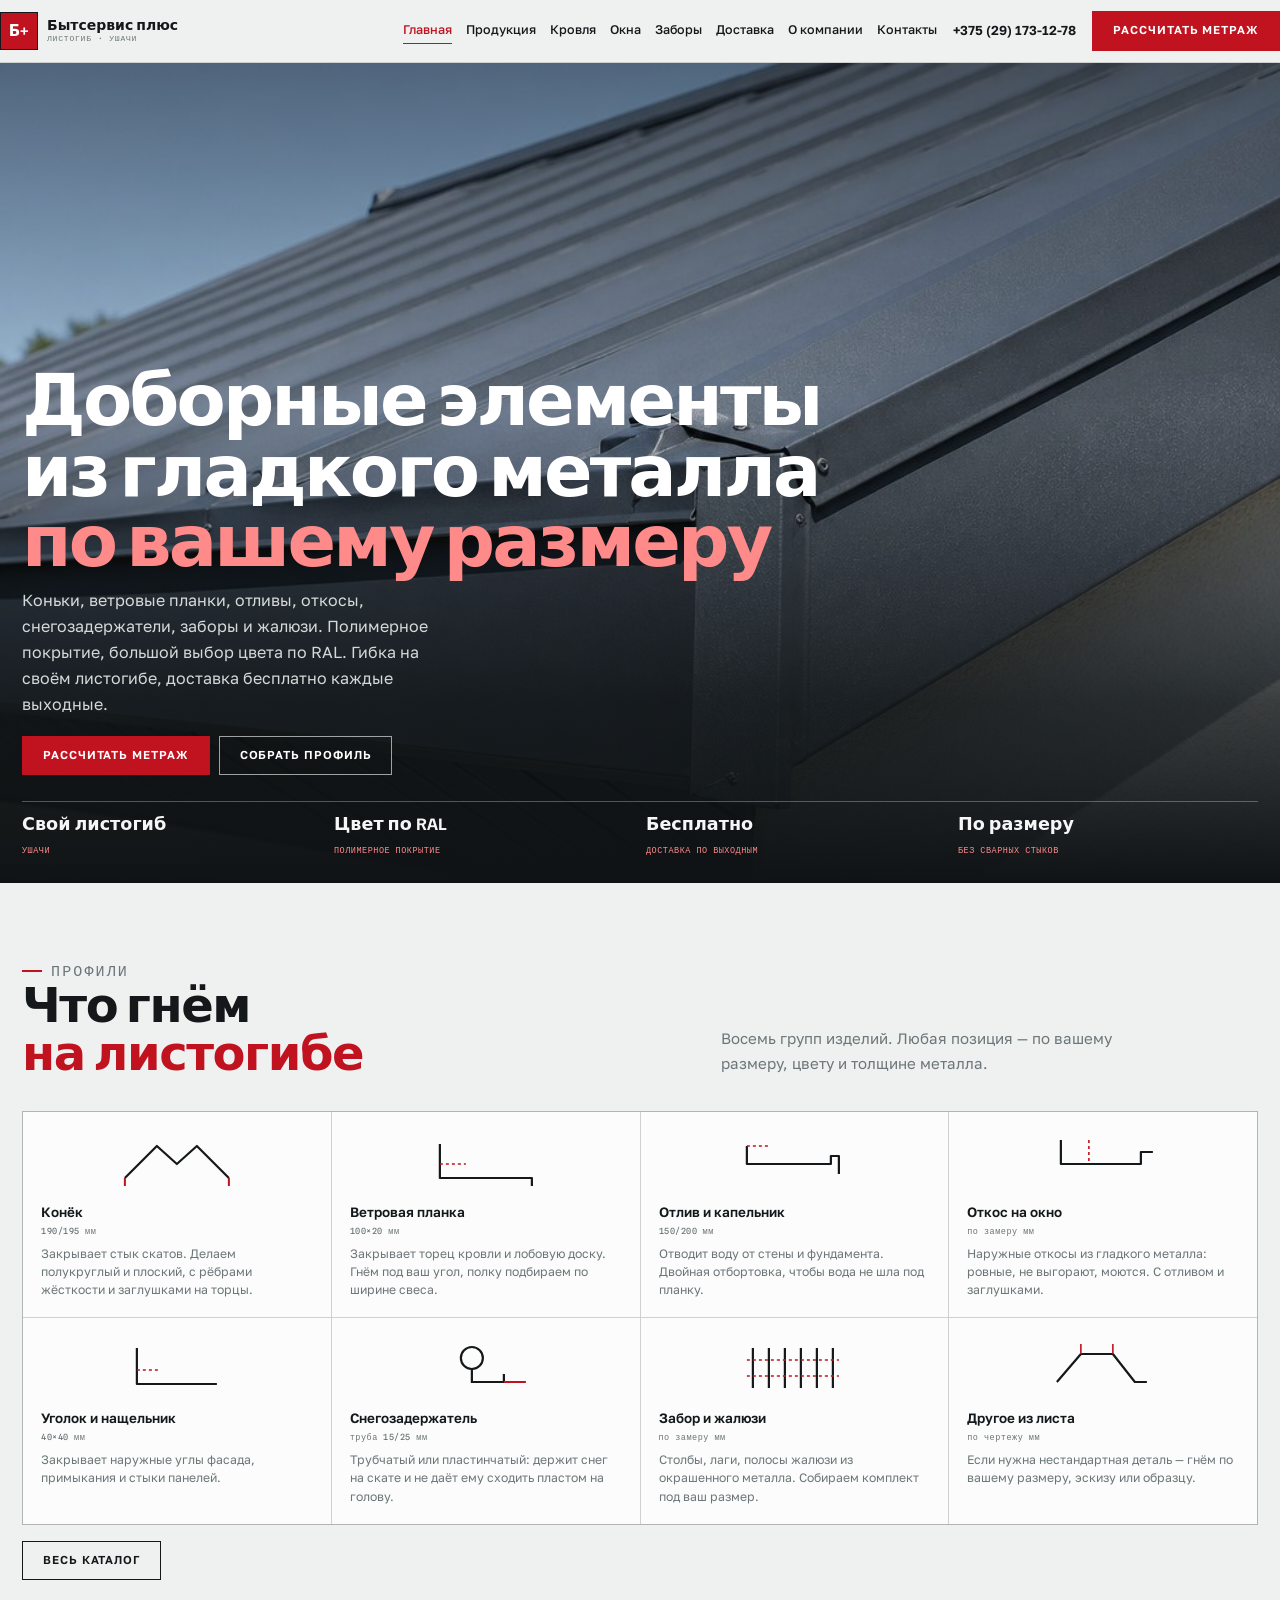
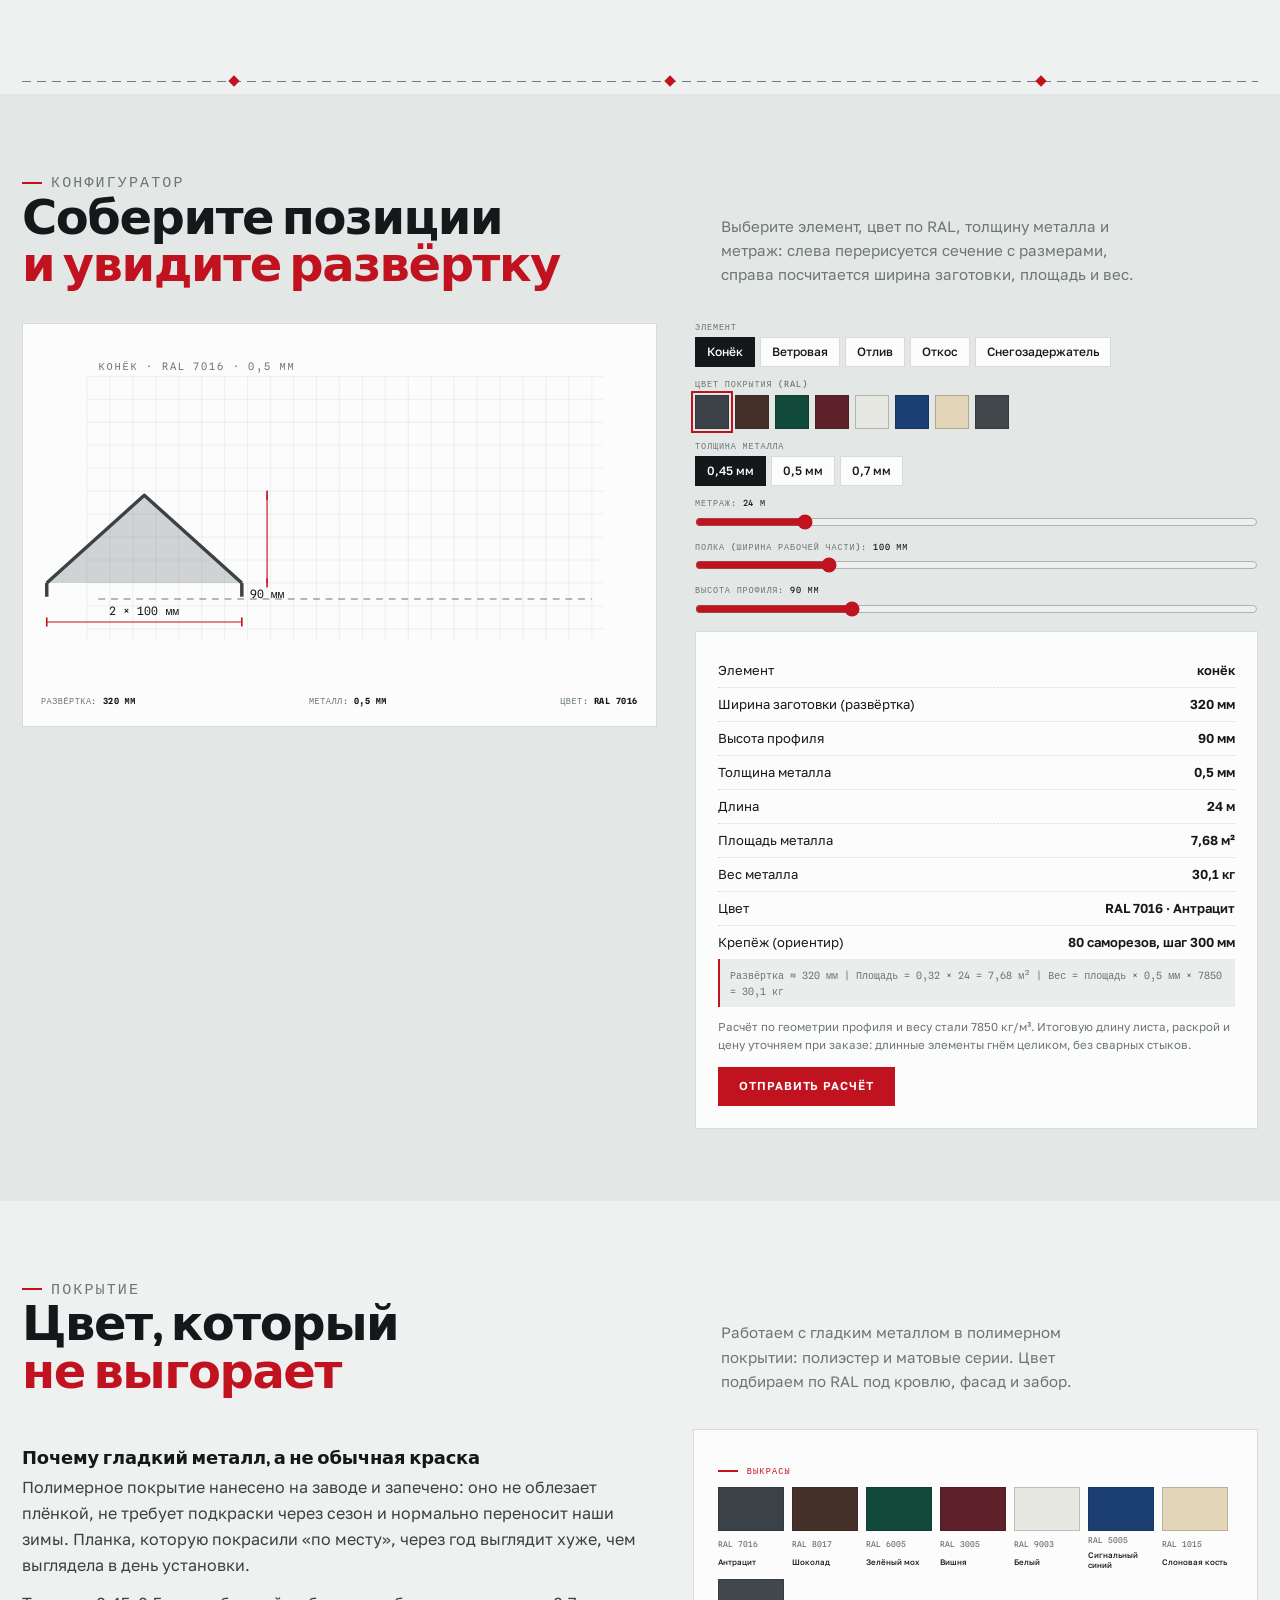
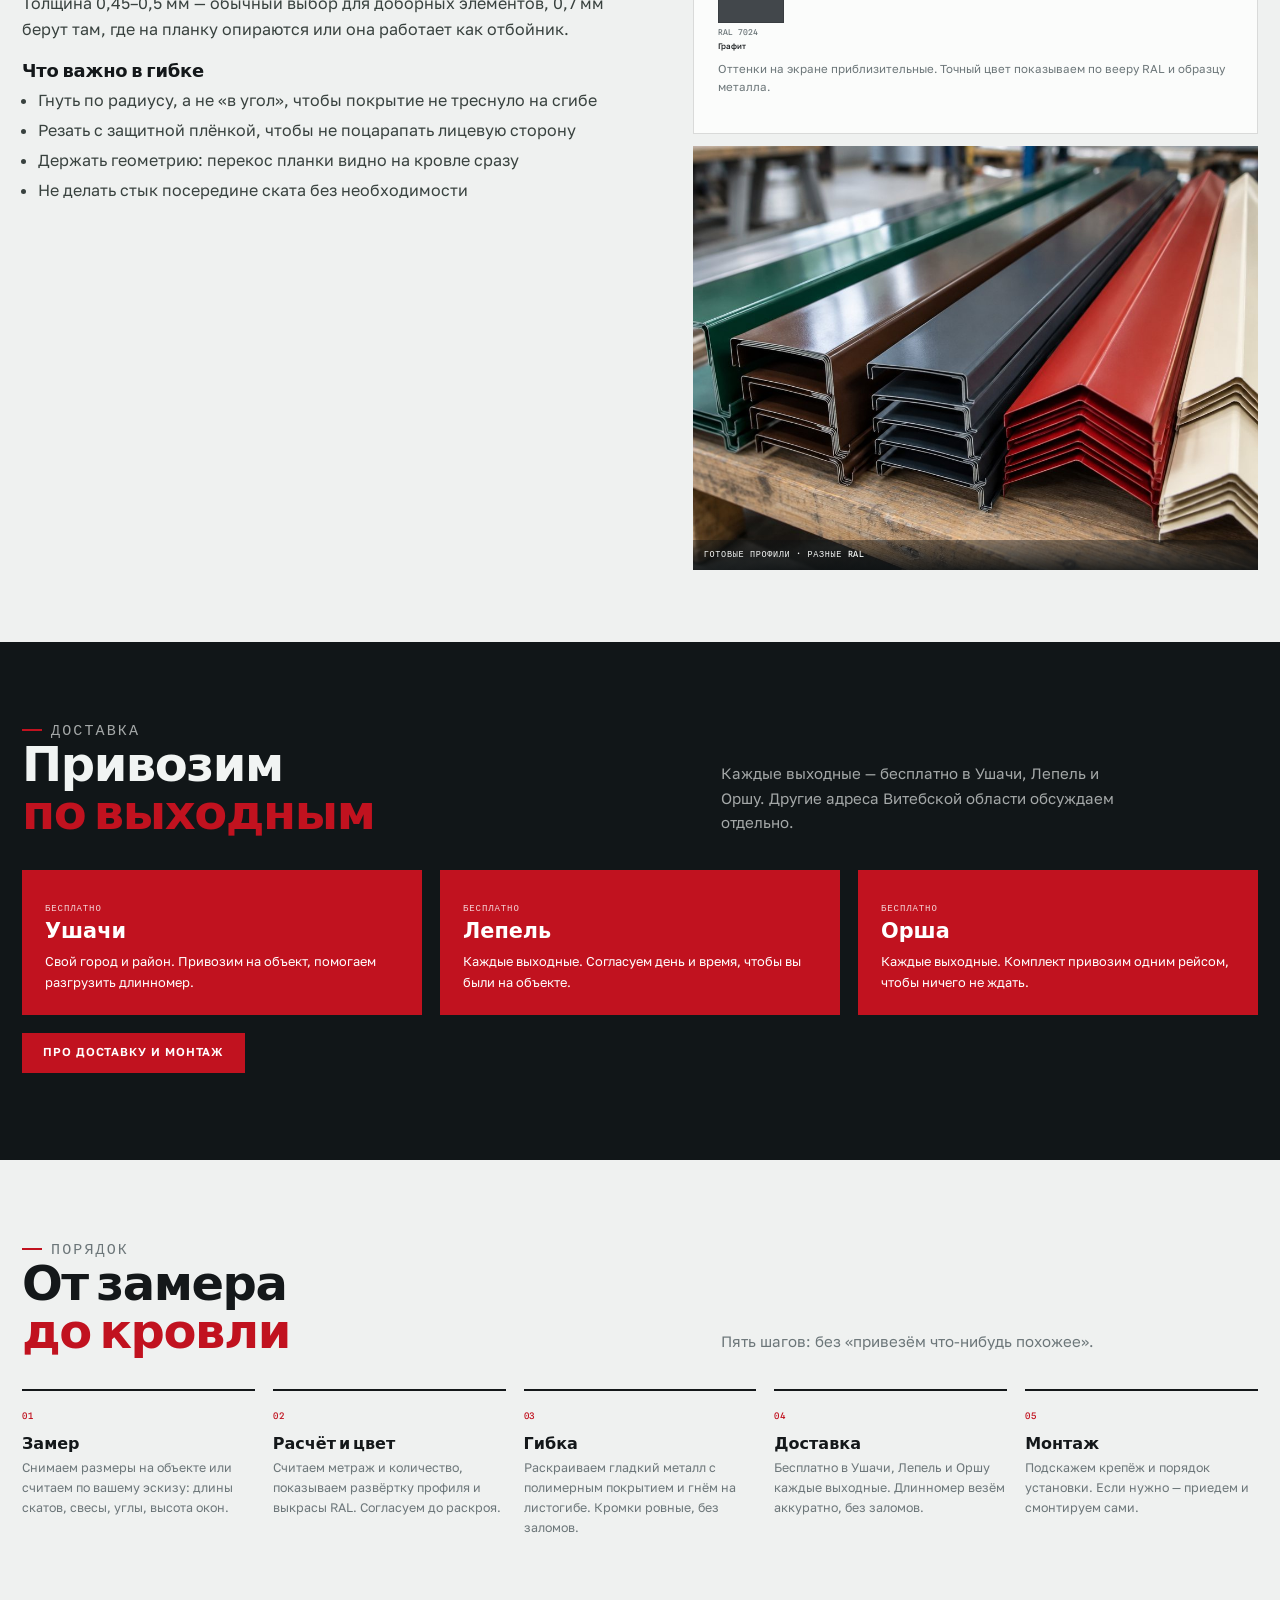
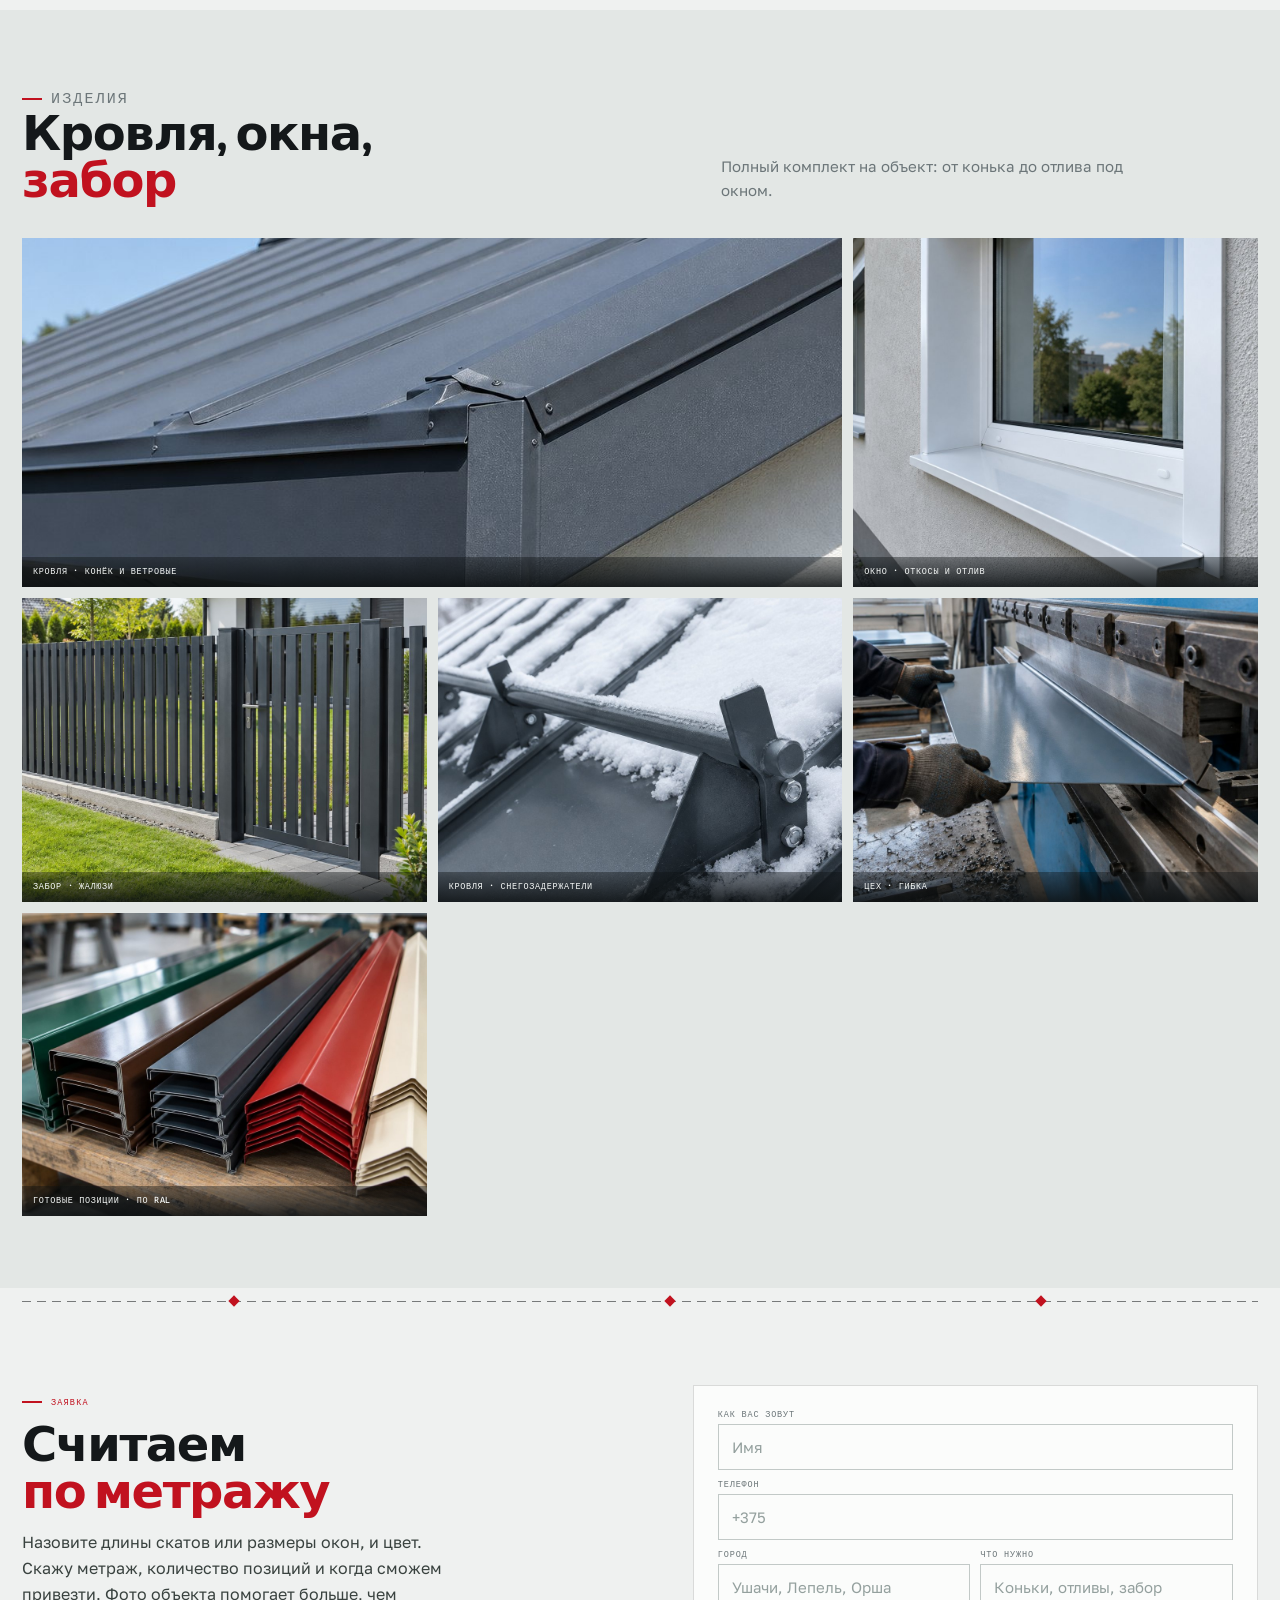
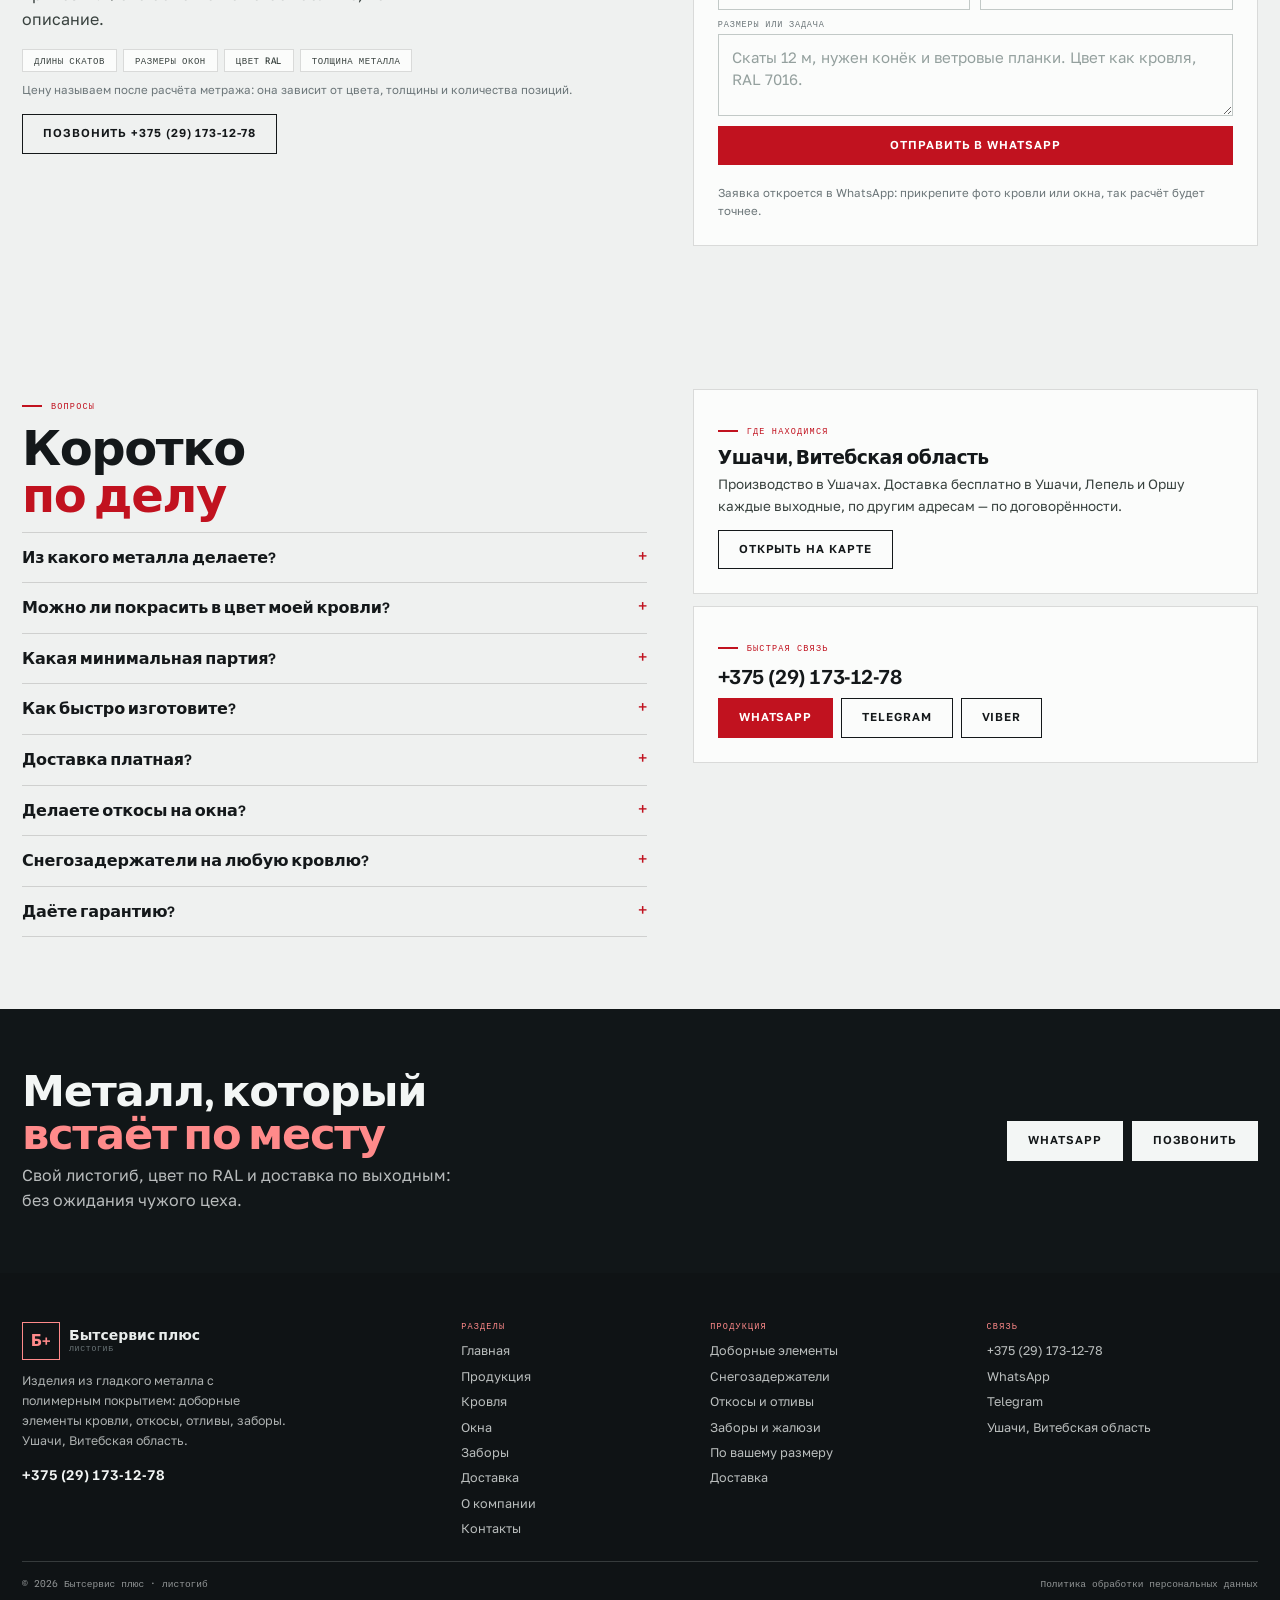
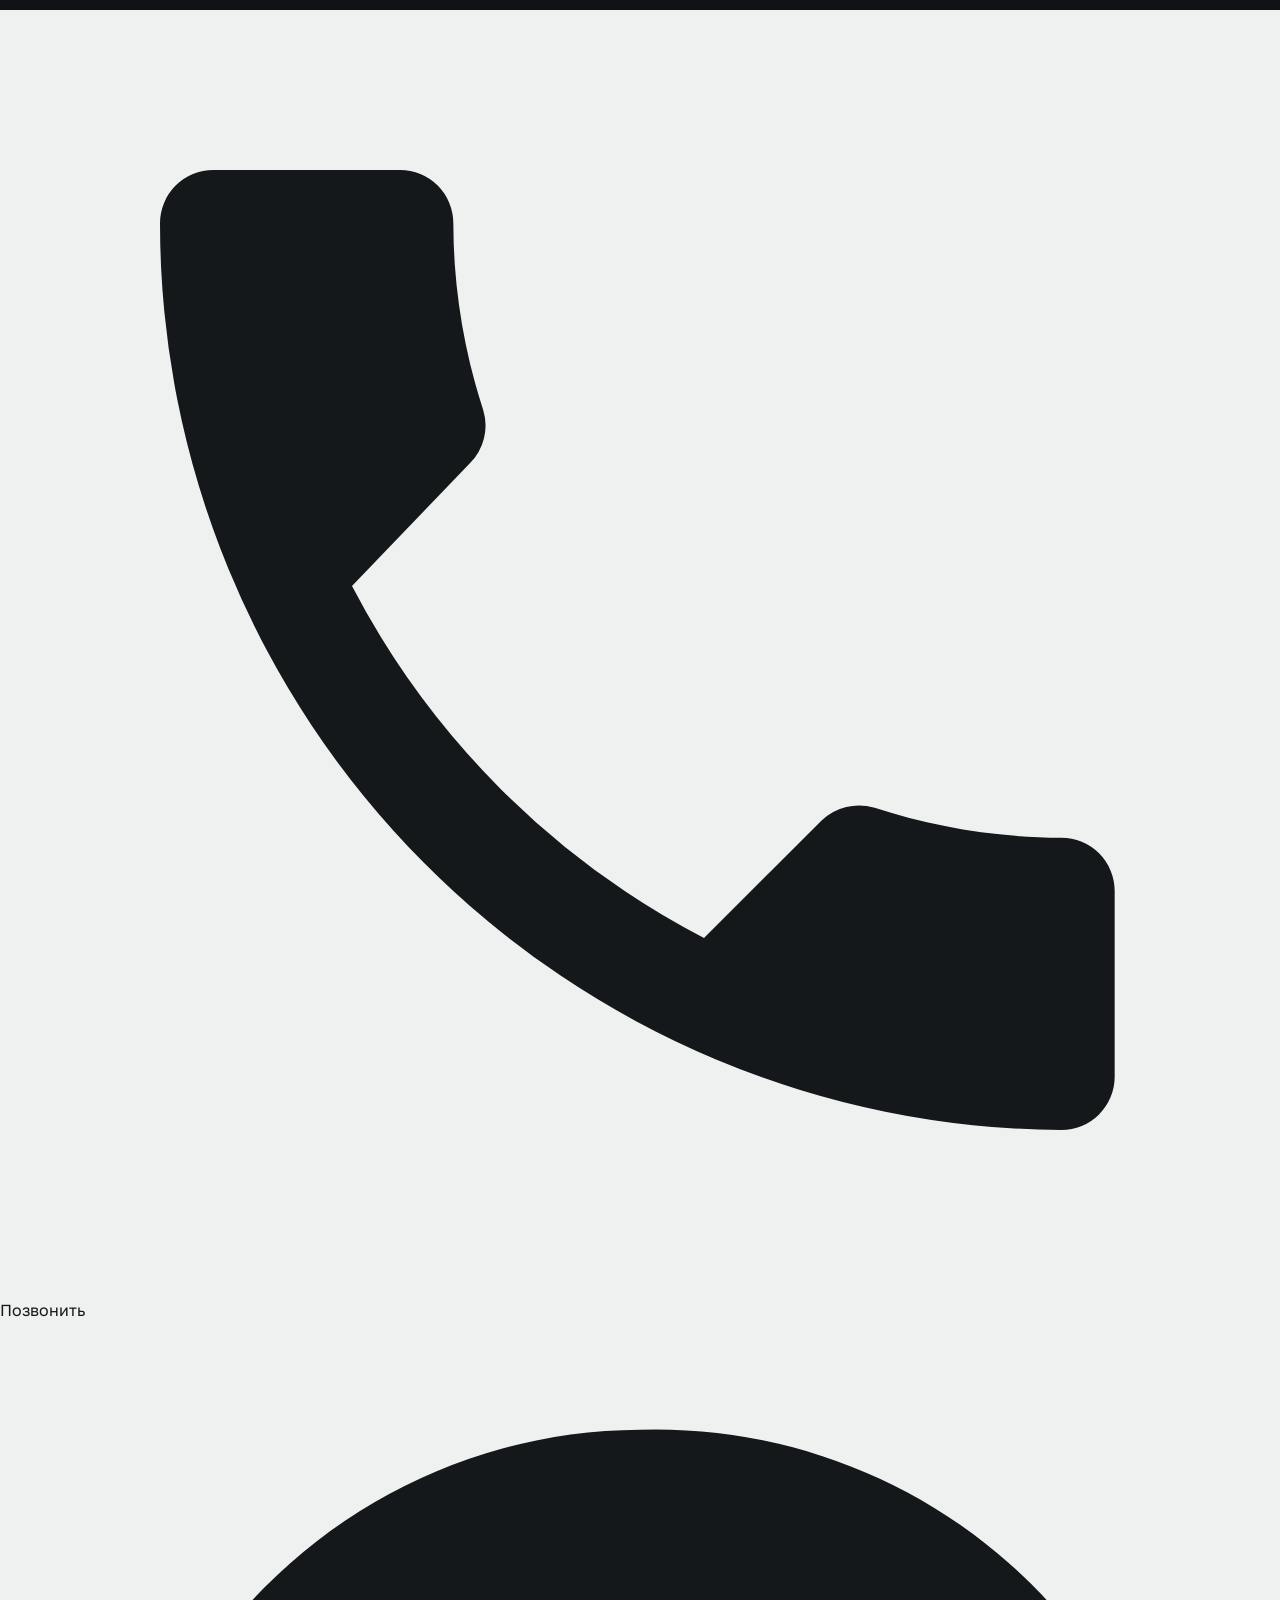
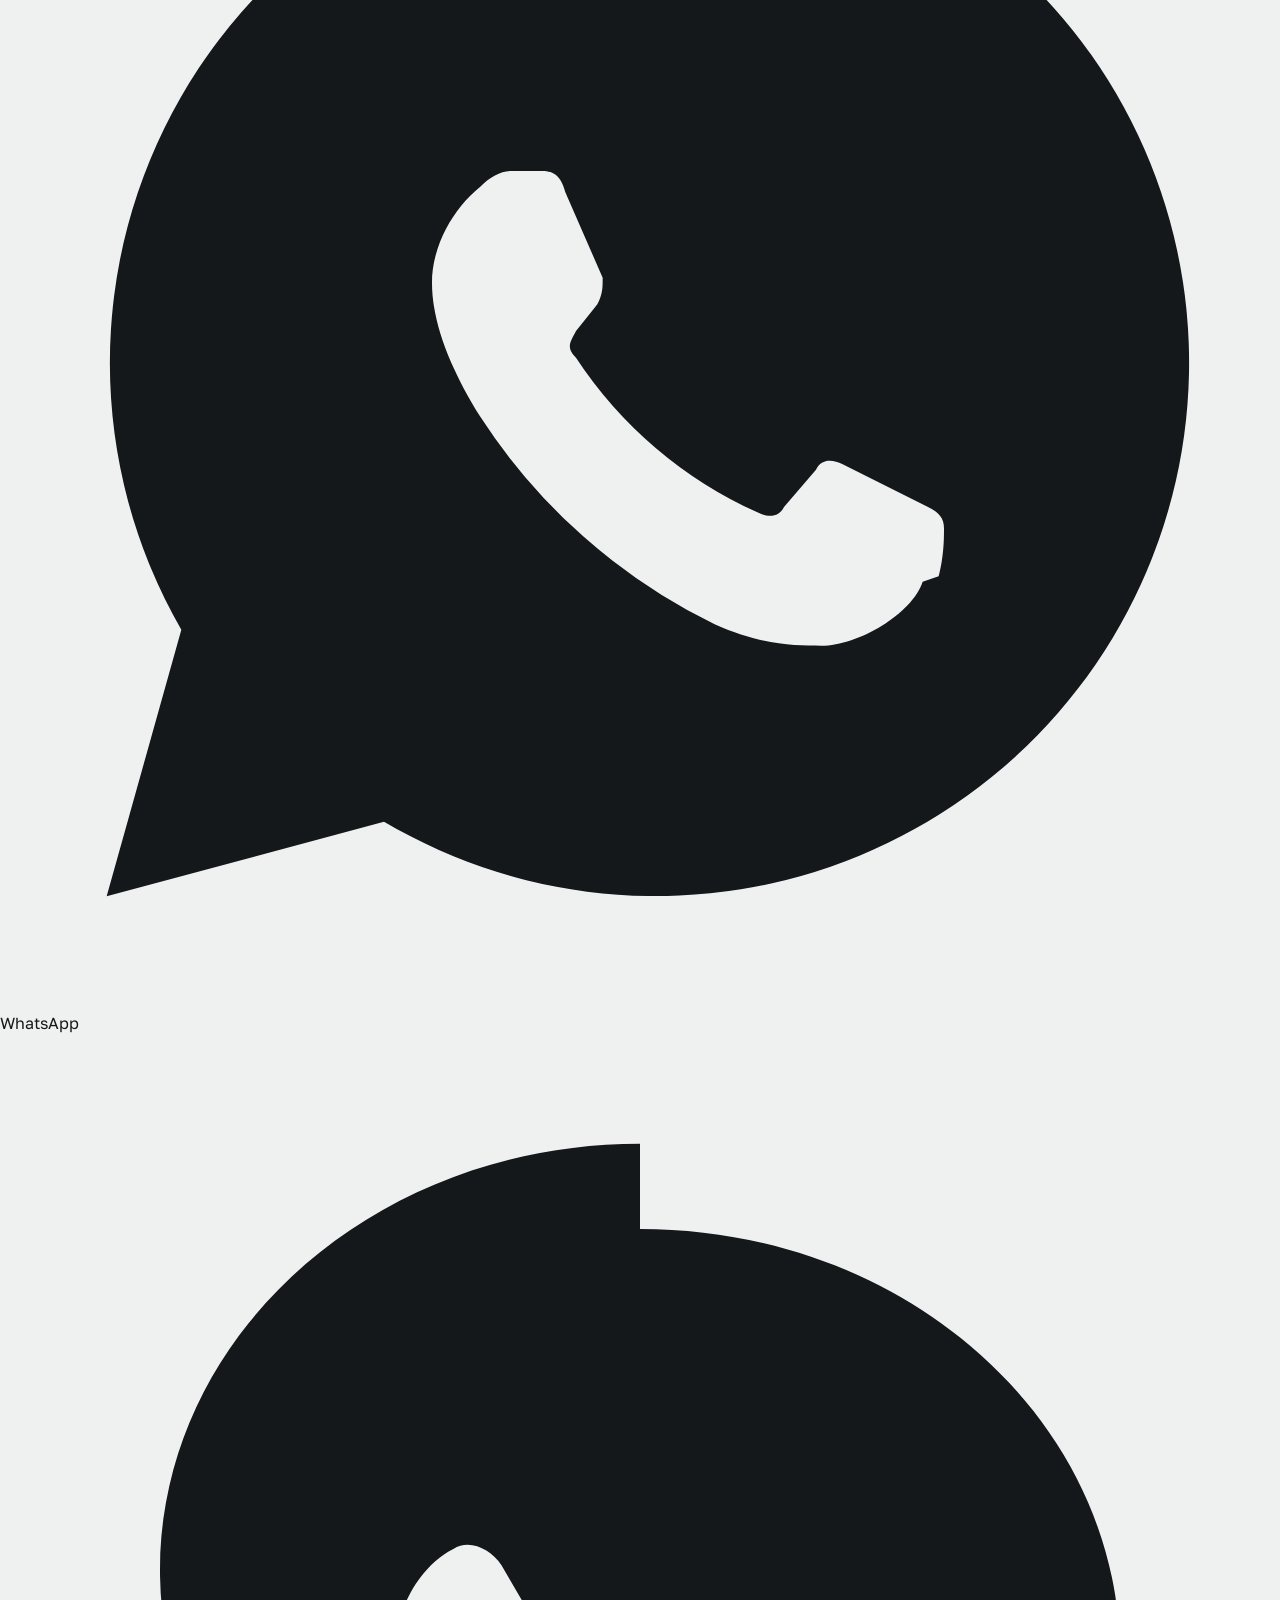
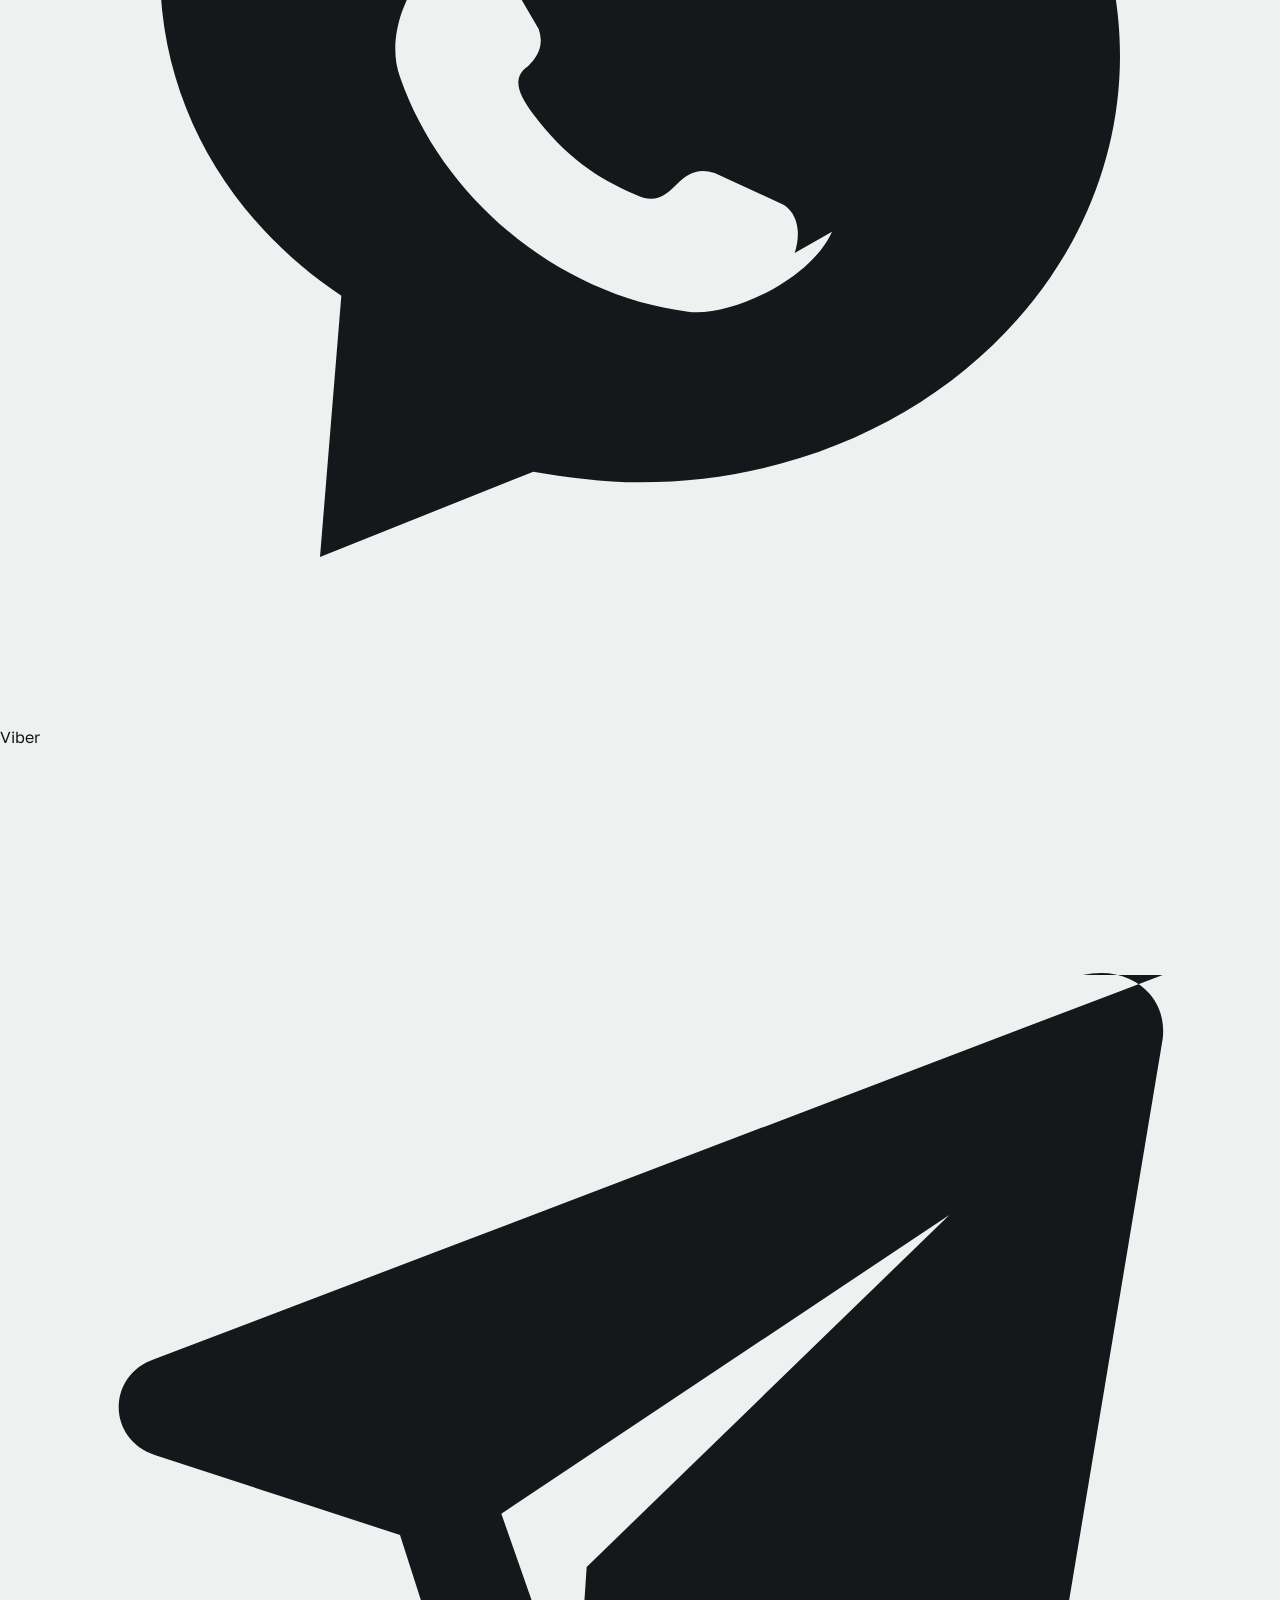
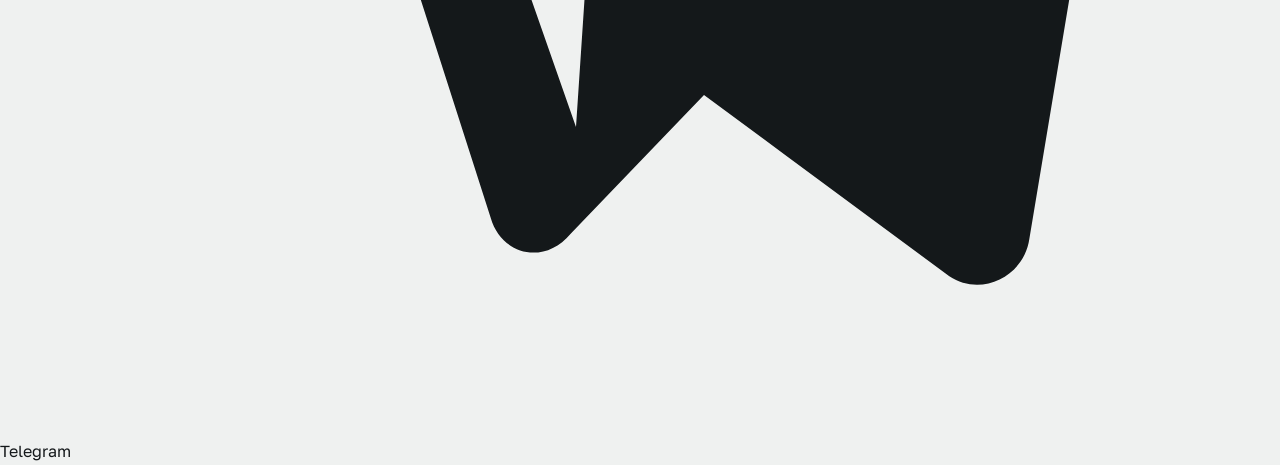
==== index.html @ 5c35a2fc "Бытсервис плюс: 9 страниц, язык «развёртка и RAL», конфигуратор профиля с расчётом развёртки и веса" ====
<!DOCTYPE html>
<html lang="ru">
<head>
<meta charset="utf-8">
<meta name="viewport" content="width=device-width, initial-scale=1">
<title>Бытсервис плюс: листогиб, доборные элементы кровли, Ушачи</title>
<meta name="description" content="Изделия из гладкого металла с полимерным покрытием: коньки, ветровые планки, снегозадержатели, отливы, откосы, заборы, жалюзи. Ушачи, Лепель, Орша. +375 (29) 173-12-78.">
<meta property="og:title" content="Бытсервис плюс: листогиб, доборные элементы кровли, Ушачи">
<meta property="og:description" content="Изделия из гладкого металла с полимерным покрытием: коньки, ветровые планки, снегозадержатели, отливы, откосы, заборы, жалюзи. Ушачи, Лепель, Орша. +375 (29) 173-12-78.">
<meta property="og:type" content="website">
<meta name="theme-color" content="#EFF1F0">
<style>
:root{--bg:#EFF1F0;--bg2:#E3E7E5;--ink:#14181A;--ink2:#2B3235;--red:#C1121F;--red2:#8F0E18;
--zinc:#6C7679;--line:rgba(20,24,26,.15);--white:#FBFCFB;--pad:22px;--max:1300px;
--d:'Familjen Grotesk',system-ui,sans-serif;--b:'Golos Text',system-ui,sans-serif;--m:'Spline Sans Mono',ui-monospace,monospace}
*{box-sizing:border-box}html{-webkit-text-size-adjust:100%}body{margin:0;background:var(--bg);color:var(--ink);font:16px/1.62 var(--b);-webkit-font-smoothing:antialiased}
img{max-width:100%;display:block}h1,h2,h3{margin:0;font-family:var(--d);font-weight:700;line-height:.99;letter-spacing:-.03em}
a{color:inherit;text-decoration:none}[hidden]{display:none!important}
.wrap{width:100%;max-width:var(--max);margin:0 auto;padding:0 var(--pad)}
.header{position:sticky;top:0;z-index:40;background:rgba(239,241,240,.94);border-bottom:1px solid var(--line);backdrop-filter:blur(8px)}
.header__in{display:flex;align-items:center;gap:16px;padding:11px 0}
.logo{display:flex;align-items:center;gap:9px}
.logo__mark{width:38px;height:38px;border:1.5px solid var(--ink);display:grid;place-items:center;background:var(--red);color:#fff;font:700 15px/1 var(--d)}
.logo__txt{display:flex;flex-direction:column;line-height:1.15}
.logo__txt b{font:700 14px/1 var(--d)}
.logo__txt i{font:500 8px/1.5 var(--m);letter-spacing:.1em;text-transform:uppercase;color:var(--zinc);font-style:normal}
.nav{display:flex;gap:14px;margin-left:auto;font:500 12.5px/1 var(--b)}
.nav a{padding:6px 0;border-bottom:1px solid transparent}
.nav a:hover,.nav a.is-on{border-color:var(--red);color:var(--red)}
.header__tel{font:600 13px/1 var(--b);white-space:nowrap}
.btn{display:inline-flex;align-items:center;justify-content:center;gap:8px;padding:13px 20px;font:600 11.5px/1 var(--b);letter-spacing:.08em;text-transform:uppercase;border:1px solid var(--red);background:var(--red);color:#fff;cursor:pointer;transition:.18s}
.btn:hover{background:var(--red2);border-color:var(--red2)}
.btn--dark{background:var(--ink);border-color:var(--ink);color:#fff}
.btn--dark:hover{background:#000}
.btn--ghost{background:transparent;color:var(--ink);border-color:var(--ink)}
.btn--ghost:hover{background:var(--ink);color:#fff}
.burger{display:none;width:42px;height:36px;border:1px solid var(--ink);background:transparent;align-items:center;justify-content:center;flex-direction:column;gap:4px;cursor:pointer}
.burger i{display:block;width:16px;height:1px;background:var(--ink)}
.burger.is-close i:first-child{transform:rotate(45deg) translateY(3px)}
.burger.is-close i:last-child{transform:rotate(-45deg) translateY(-3px)}
.drawer{position:fixed;inset:0;z-index:90;background:rgba(15,18,20,.76);display:none}
.drawer[data-open]{display:block}
.drawer__in{position:absolute;inset:0 0 0 auto;width:min(400px,92vw);background:var(--bg);padding:18px;overflow-y:auto}
.drawer__top{display:flex;justify-content:space-between;align-items:center;margin-bottom:16px}
.drawer__nav{display:grid;font:700 21px/1 var(--d);letter-spacing:-.01em}
.drawer__nav a{padding:13px 0;border-bottom:1px solid var(--line)}
.drawer__cta{width:100%;margin-top:16px}
.drawer__note{font-size:12px;color:var(--zinc);margin-top:10px}
body.is-locked{overflow:hidden}
.hero{position:relative;min-height:min(94svh,820px);display:flex;align-items:flex-end;overflow:hidden;background:#0F1315}
.hero__img{position:absolute;inset:0;width:100%;height:100%;object-fit:cover}
.hero::after{content:'';position:absolute;inset:0;background:linear-gradient(180deg,rgba(12,16,18,.5),rgba(12,16,18,.12) 42%,rgba(12,16,18,.8) 78%,#0F1315 100%)}
.hero__in{position:relative;z-index:2;width:100%;padding:clamp(28px,4.6vw,58px) 0 clamp(14px,2vw,22px);color:#F4F7F6}
.hero h1{font-size:clamp(2rem,5.6vw,4.6rem);letter-spacing:-.04em;color:#fff}
.hero h1 em{font-style:normal;color:#FF8A8A}
.hero__lede{max-width:44ch;margin:14px 0 18px;color:rgba(244,247,246,.86)}
.hero__acts{display:flex;flex-wrap:wrap;gap:9px;margin-bottom:clamp(14px,2.2vw,26px)}
.hero__acts .btn--ghost{color:#fff;border-color:rgba(255,255,255,.6)}
.hero__acts .btn--ghost:hover{background:#fff;color:var(--ink)}
.hero__facts{display:grid;grid-template-columns:repeat(4,minmax(0,1fr));border-top:1px solid rgba(255,255,255,.28);gap:0 12px}
.hero__facts div{padding:11px 0 0}
.hero__facts b{display:block;font:700 clamp(.92rem,1.4vw,1.1rem)/1.2 var(--d)}
.hero__facts span{font:500 8.5px/1.5 var(--m);letter-spacing:.06em;text-transform:uppercase;color:#FF8A8A}
@media (max-width:1024px){.nav{display:none}.burger{display:flex}.header__tel{display:none}.hero__facts{grid-template-columns:1fr 1fr}}
@media (max-width:380px){.header .btn{display:none}}
</style>
<link rel="preconnect" href="https://fonts.googleapis.com">
<link rel="preconnect" href="https://fonts.gstatic.com" crossorigin>
<link href="https://fonts.googleapis.com/css2?family=Familjen+Grotesk:wght@600;700&family=Golos+Text:wght@400;500;600&family=Spline+Sans+Mono:wght@400;500&display=swap" rel="stylesheet">
<link rel="stylesheet" href="assets/css/style.v1.css">
<link rel="icon" href="assets/img/favicon.svg" type="image/svg+xml">
</head>
<body>
<header class="header"><div class="header__in wrap">
<a class="logo" href="index.html"><span class="logo__mark">Б+</span><span class="logo__txt"><b>Бытсервис плюс</b><i>листогиб · Ушачи</i></span></a>
<nav class="nav" aria-label="Основное меню"><a href="index.html" class="is-on">Главная</a><a href="produkciya.html">Продукция</a><a href="krovlya.html">Кровля</a><a href="otkosy.html">Окна</a><a href="zabori.html">Заборы</a><a href="dostavka.html">Доставка</a><a href="o-kompanii.html">О компании</a><a href="kontakty.html">Контакты</a></nav>
<a class="header__tel" href="tel:+375291731278">+375 (29) 173-12-78</a>
<a class="btn" href="#zayavka">Рассчитать метраж</a>
<button class="burger" type="button" aria-label="Меню" aria-expanded="false" aria-controls="drawer"><i></i><i></i><i></i></button>
</div></header>
<div class="drawer" id="drawer" role="dialog" aria-modal="true" aria-label="Меню" hidden>
<div class="drawer__in">
<div class="drawer__top">
<a class="logo" href="index.html"><span class="logo__mark">Б+</span><span class="logo__txt"><b>Бытсервис плюс</b><i>Ушачи</i></span></a>
<button class="burger is-close" type="button" data-close aria-label="Закрыть меню"><i></i><i></i></button>
</div>
<nav class="drawer__nav"><a href="index.html">Главная</a><a href="produkciya.html">Продукция</a><a href="krovlya.html">Кровля</a><a href="otkosy.html">Окна</a><a href="zabori.html">Заборы</a><a href="dostavka.html">Доставка</a><a href="o-kompanii.html">О компании</a><a href="kontakty.html">Контакты</a></nav>
<a class="btn drawer__cta" href="tel:+375291731278">Позвонить +375 (29) 173-12-78</a>
<p class="drawer__note">Гибка гладкого металла с полимерным покрытием: коньки, ветровые планки, отливы, откосы, снегозадержатели, заборы. Цвета по RAL. Бесплатная доставка в Ушачи, Лепель и Оршу каждые выходные.</p>
</div></div>
<main>
<section class="hero">
<img class="hero__img" src="assets/img/hero.jpg" alt="Доборные элементы на кровле" width="1536" height="1024" fetchpriority="high">
<div class="hero__in"><div class="wrap">
<h1>Доборные элементы<br>из гладкого металла<br><em>по вашему размеру</em></h1>
<p class="hero__lede">Коньки, ветровые планки, отливы, откосы, снегозадержатели, заборы и жалюзи. Полимерное покрытие, большой выбор цвета по RAL. Гибка на своём листогибе, доставка бесплатно каждые выходные.</p>
<div class="hero__acts">
<a class="btn" href="#zayavka">Рассчитать метраж</a>
<a class="btn btn--ghost" href="#calc">Собрать профиль</a>
</div>
<div class="hero__facts">
<div><b>Свой листогиб</b><span>Ушачи</span></div>
<div><b>Цвет по RAL</b><span>полимерное покрытие</span></div>
<div><b>Бесплатно</b><span>доставка по выходным</span></div>
<div><b>По размеру</b><span>без сварных стыков</span></div>
</div>
</div></div>
</section>

<section class="section"><div class="wrap">
<div class="sec-head"><div><p class="eyebrow">профили</p><h2 class="h2">Что гнём<br><em>на листогибе</em></h2></div>
<p>Восемь групп изделий. Любая позиция — по вашему размеру, цвету и толщине металла.</p></div>
<div class="profiles">
<article class="prof"><svg viewBox="0 0 120 64" aria-hidden="true"><path d="M8 48 L40 16 L60 34 L80 16 L112 48" fill="none" stroke="#14181A" stroke-width="2.2" stroke-linejoin="round"/><path d="M8 48 L8 56 M112 48 L112 56" stroke="#C1121F" stroke-width="2"/></svg><b>Конёк</b><span>190/195 мм</span><p>Закрывает стык скатов. Делаем полукруглый и плоский, с рёбрами жёсткости и заглушками на торцы.</p></article><article class="prof"><svg viewBox="0 0 120 64" aria-hidden="true"><path d="M14 14 L14 48 L106 48 L106 56" fill="none" stroke="#14181A" stroke-width="2.2" stroke-linejoin="round"/><path d="M14 34 L40 34" stroke="#C1121F" stroke-width="1.6" stroke-dasharray="3 3"/></svg><b>Ветровая планка</b><span>100×20 мм</span><p>Закрывает торец кровли и лобовую доску. Гнём под ваш угол, полку подбираем по ширине свеса.</p></article><article class="prof"><svg viewBox="0 0 120 64" aria-hidden="true"><path d="M12 16 L12 34 L96 34 L96 26 L104 26 L104 44" fill="none" stroke="#14181A" stroke-width="2.2" stroke-linejoin="round"/><path d="M12 16 L34 16" stroke="#C1121F" stroke-width="1.6" stroke-dasharray="3 3"/></svg><b>Отлив и капельник</b><span>150/200 мм</span><p>Отводит воду от стены и фундамента. Двойная отбортовка, чтобы вода не шла под планку.</p></article><article class="prof"><svg viewBox="0 0 120 64" aria-hidden="true"><path d="M18 10 L18 34 L98 34 L98 22 L110 22" fill="none" stroke="#14181A" stroke-width="2.2" stroke-linejoin="round"/><path d="M46 10 L46 34" stroke="#C1121F" stroke-width="1.6" stroke-dasharray="3 3"/></svg><b>Откос на окно</b><span>по замеру мм</span><p>Наружные откосы из гладкого металла: ровные, не выгорают, моются. С отливом и заглушками.</p></article><article class="prof"><svg viewBox="0 0 120 64" aria-hidden="true"><path d="M20 12 L20 48 L100 48" fill="none" stroke="#14181A" stroke-width="2.2" stroke-linejoin="round"/><path d="M20 34 L44 34" stroke="#C1121F" stroke-width="1.6" stroke-dasharray="3 3"/></svg><b>Уголок и нащельник</b><span>40×40 мм</span><p>Закрывает наружные углы фасада, примыкания и стыки панелей.</p></article><article class="prof"><svg viewBox="0 0 120 64" aria-hidden="true"><circle cx="46" cy="22" r="11" fill="none" stroke="#14181A" stroke-width="2.2"/><path d="M46 33 L46 46 L78 46 L78 38" fill="none" stroke="#14181A" stroke-width="2.2"/><path d="M78 46 L100 46" stroke="#C1121F" stroke-width="2"/></svg><b>Снегозадержатель</b><span>труба 15/25 мм</span><p>Трубчатый или пластинчатый: держит снег на скате и не даёт ему сходить пластом на голову.</p></article><article class="prof"><svg viewBox="0 0 120 64" aria-hidden="true"><path d="M18 12 L18 52 M34 12 L34 52 M50 12 L50 52 M66 12 L66 52 M82 12 L82 52 M98 12 L98 52" stroke="#14181A" stroke-width="2.2"/><path d="M12 24 L104 24 M12 40 L104 40" stroke="#C1121F" stroke-width="1.6" stroke-dasharray="3 3"/></svg><b>Забор и жалюзи</b><span>по замеру мм</span><p>Столбы, лаги, полосы жалюзи из окрашенного металла. Собираем комплект под ваш размер.</p></article><article class="prof"><svg viewBox="0 0 120 64" aria-hidden="true"><path d="M14 46 L38 18 L70 18 L92 46 L104 46" fill="none" stroke="#14181A" stroke-width="2.2" stroke-linejoin="round"/><path d="M38 18 L38 8 M70 18 L70 8" stroke="#C1121F" stroke-width="1.6"/></svg><b>Другое из листа</b><span>по чертежу мм</span><p>Если нужна нестандартная деталь — гнём по вашему размеру, эскизу или образцу.</p></article>
</div>
<p style="margin-top:16px"><a class="btn btn--ghost" href="produkciya.html">Весь каталог</a></p>
</div></section>

<div class="fold" aria-hidden="true"><i style="left:18%"></i><i style="left:52%"></i><i style="left:81%"></i></div>


<section class="section section--dim anchor" id="calc"><div class="wrap">
<div class="sec-head"><div><p class="eyebrow">конфигуратор</p><h2 class="h2">Соберите позиции<br><em>и увидите развёртку</em></h2></div>
<p>Выберите элемент, цвет по RAL, толщину металла и метраж: слева перерисуется сечение с размерами, справа посчитается ширина заготовки, площадь и вес.</p></div>
<div class="cfg">
<div class="stage">
<svg id="cfgSvg" viewBox="0 0 520 300" role="img" aria-label="Сечение элемента с размерами"></svg>
<div style="display:flex;justify-content:space-between;gap:8px;margin-top:10px;font:500 8.5px/1.4 var(--m);letter-spacing:.06em;text-transform:uppercase;color:var(--zinc)">
<span>развёртка: <b id="cDev" style="color:var(--ink)">—</b></span><span>металл: <b id="cThick" style="color:var(--ink)">0,5 мм</b></span><span>цвет: <b id="cCol" style="color:var(--ink)">RAL 7016</b></span>
</div>
</div>
<div>
<div class="ctrl">
<div class="crow"><label>Элемент</label><div class="seg" id="cType">
<button type="button" data-v="ridge" aria-pressed="true">Конёк</button>
<button type="button" data-v="vetro" aria-pressed="false">Ветровая</button>
<button type="button" data-v="otliv" aria-pressed="false">Отлив</button>
<button type="button" data-v="otkos" aria-pressed="false">Откос</button>
<button type="button" data-v="sneg" aria-pressed="false">Снегозадержатель</button>
</div></div>
<div class="crow"><label>Цвет покрытия (RAL)</label><div class="swatches" id="cSw"></div></div>
<div class="crow"><label>Толщина металла</label><div class="seg" id="cTh">
<button type="button" data-v="0.45" aria-pressed="true">0,45 мм</button>
<button type="button" data-v="0.5" aria-pressed="false">0,5 мм</button>
<button type="button" data-v="0.7" aria-pressed="false">0,7 мм</button>
</div></div>
<div class="crow"><label>Метраж: <b id="vL">24 м</b></label><input class="rng" id="cL" type="range" min="2" max="120" step="1" value="24"></div>
<div class="crow"><label>Полка (ширина рабочей части): <b id="vA">100 мм</b></label><input class="rng" id="cA" type="range" min="40" max="300" step="5" value="100"></div>
<div class="crow"><label>Высота профиля: <b id="vHh">90 мм</b></label><input class="rng" id="cH" type="range" min="30" max="250" step="5" value="90"></div>
</div>
<div class="out" style="margin-top:14px">
<table class="spec"><tbody id="cSpec"></tbody></table>
<p class="formula" id="cFormula"></p>
<p class="note">Расчёт по геометрии профиля и весу стали 7850 кг/м³. Итоговую длину листа, раскрой и цену уточняем при заказе: длинные элементы гнём целиком, без сварных стыков.</p>
<a class="btn" id="cGo" href="https://wa.me/375291731278" target="_blank" rel="noopener">Отправить расчёт</a>
</div>
</div>
</div>
</div></section>


<section class="section"><div class="wrap">
<div class="sec-head"><div><p class="eyebrow">покрытие</p><h2 class="h2">Цвет, который<br><em>не выгорает</em></h2></div>
<p>Работаем с гладким металлом в полимерном покрытии: полиэстер и матовые серии. Цвет подбираем по RAL под кровлю, фасад и забор.</p></div>
<div class="two">
<div class="prose">
<h3>Почему гладкий металл, а не обычная краска</h3>
<p>Полимерное покрытие нанесено на заводе и запечено: оно не облезает плёнкой, не требует подкраски через сезон и нормально переносит наши зимы. Планка, которую покрасили «по месту», через год выглядит хуже, чем выглядела в день установки.</p>
<p>Толщина 0,45–0,5 мм — обычный выбор для доборных элементов, 0,7 мм берут там, где на планку опираются или она работает как отбойник.</p>
<h3>Что важно в гибке</h3>
<ul>
<li>Гнуть по радиусу, а не «в угол», чтобы покрытие не треснуло на сгибе</li>
<li>Резать с защитной плёнкой, чтобы не поцарапать лицевую сторону</li>
<li>Держать геометрию: перекос планки видно на кровле сразу</li>
<li>Не делать стык посередине ската без необходимости</li>
</ul>
</div>
<div>
<div class="card" style="margin-bottom:12px"><p class="eyebrow">выкрасы</p>
<div class="swatches" style="gap:8px">
<div style="display:grid;gap:4px;width:66px"><span style="display:block;height:44px;background:#3A4247;border:1px solid rgba(20,24,26,.2)"></span><span style="font:500 8px/1.3 var(--m);color:var(--zinc)">RAL 7016</span><span style="font:500 8px/1.3 var(--b);color:var(--ink)">Антрацит</span></div><div style="display:grid;gap:4px;width:66px"><span style="display:block;height:44px;background:#45302A;border:1px solid rgba(20,24,26,.2)"></span><span style="font:500 8px/1.3 var(--m);color:var(--zinc)">RAL 8017</span><span style="font:500 8px/1.3 var(--b);color:var(--ink)">Шоколад</span></div><div style="display:grid;gap:4px;width:66px"><span style="display:block;height:44px;background:#114A3A;border:1px solid rgba(20,24,26,.2)"></span><span style="font:500 8px/1.3 var(--m);color:var(--zinc)">RAL 6005</span><span style="font:500 8px/1.3 var(--b);color:var(--ink)">Зелёный мох</span></div><div style="display:grid;gap:4px;width:66px"><span style="display:block;height:44px;background:#5E2129;border:1px solid rgba(20,24,26,.2)"></span><span style="font:500 8px/1.3 var(--m);color:var(--zinc)">RAL 3005</span><span style="font:500 8px/1.3 var(--b);color:var(--ink)">Вишня</span></div><div style="display:grid;gap:4px;width:66px"><span style="display:block;height:44px;background:#E8E8E2;border:1px solid rgba(20,24,26,.2)"></span><span style="font:500 8px/1.3 var(--m);color:var(--zinc)">RAL 9003</span><span style="font:500 8px/1.3 var(--b);color:var(--ink)">Белый</span></div><div style="display:grid;gap:4px;width:66px"><span style="display:block;height:44px;background:#1B3F73;border:1px solid rgba(20,24,26,.2)"></span><span style="font:500 8px/1.3 var(--m);color:var(--zinc)">RAL 5005</span><span style="font:500 8px/1.3 var(--b);color:var(--ink)">Сигнальный синий</span></div><div style="display:grid;gap:4px;width:66px"><span style="display:block;height:44px;background:#E3D6B8;border:1px solid rgba(20,24,26,.2)"></span><span style="font:500 8px/1.3 var(--m);color:var(--zinc)">RAL 1015</span><span style="font:500 8px/1.3 var(--b);color:var(--ink)">Слоновая кость</span></div><div style="display:grid;gap:4px;width:66px"><span style="display:block;height:44px;background:#42474B;border:1px solid rgba(20,24,26,.2)"></span><span style="font:500 8px/1.3 var(--m);color:var(--zinc)">RAL 7024</span><span style="font:500 8px/1.3 var(--b);color:var(--ink)">Графит</span></div>
</div>
<p class="note">Оттенки на экране приблизительные. Точный цвет показываем по вееру RAL и образцу металла.</p></div>
<div class="gal" style="grid-template-columns:1fr"><figure><img src="assets/img/stack.jpg" alt="Готовые профили разных цветов" width="1024" height="1024" loading="lazy"><figcaption>Готовые профили · разные RAL</figcaption></figure></div>
</div>
</div></div></section>

<section class="section section--dark"><div class="wrap">
<div class="sec-head"><div><p class="eyebrow">доставка</p><h2 class="h2">Привозим<br><em>по выходным</em></h2></div>
<p>Каждые выходные — бесплатно в Ушачи, Лепель и Оршу. Другие адреса Витебской области обсуждаем отдельно.</p></div>
<div class="towns">
<div class="town town--free"><span>бесплатно</span><b>Ушачи</b><p>Свой город и район. Привозим на объект, помогаем разгрузить длинномер.</p></div>
<div class="town town--free"><span>бесплатно</span><b>Лепель</b><p>Каждые выходные. Согласуем день и время, чтобы вы были на объекте.</p></div>
<div class="town town--free"><span>бесплатно</span><b>Орша</b><p>Каждые выходные. Комплект привозим одним рейсом, чтобы ничего не ждать.</p></div>
</div>
<p style="margin-top:18px"><a class="btn btn--light" href="dostavka.html">Про доставку и монтаж</a></p>
</div></section>

<section class="section"><div class="wrap">
<div class="sec-head"><div><p class="eyebrow">порядок</p><h2 class="h2">От замера<br><em>до кровли</em></h2></div>
<p>Пять шагов: без «привезём что-нибудь похожее».</p></div>
<div class="steps">
<div class="step"><span>01</span><b>Замер</b><p>Снимаем размеры на объекте или считаем по вашему эскизу: длины скатов, свесы, углы, высота окон.</p></div><div class="step"><span>02</span><b>Расчёт и цвет</b><p>Считаем метраж и количество, показываем развёртку профиля и выкрасы RAL. Согласуем до раскроя.</p></div><div class="step"><span>03</span><b>Гибка</b><p>Раскраиваем гладкий металл с полимерным покрытием и гнём на листогибе. Кромки ровные, без заломов.</p></div><div class="step"><span>04</span><b>Доставка</b><p>Бесплатно в Ушачи, Лепель и Оршу каждые выходные. Длинномер везём аккуратно, без заломов.</p></div><div class="step"><span>05</span><b>Монтаж</b><p>Подскажем крепёж и порядок установки. Если нужно — приедем и смонтируем сами.</p></div>
</div>
</div></section>

<section class="section section--dim"><div class="wrap">
<div class="sec-head"><div><p class="eyebrow">изделия</p><h2 class="h2">Кровля, окна,<br><em>забор</em></h2></div>
<p>Полный комплект на объект: от конька до отлива под окном.</p></div>
<div class="gal">
<figure class="wide"><img src="assets/img/hero.jpg" alt="Кровля с доборными элементами" width="1536" height="1024" loading="lazy"><figcaption>Кровля · конёк и ветровые</figcaption></figure>
<figure><img src="assets/img/window.jpg" alt="Откосы и отлив на окне" width="1024" height="1024" loading="lazy"><figcaption>Окно · откосы и отлив</figcaption></figure>
<figure><img src="assets/img/fence.jpg" alt="Металлический забор" width="1024" height="1024" loading="lazy"><figcaption>Забор · жалюзи</figcaption></figure>
<figure><img src="assets/img/snow.jpg" alt="Снегозадержатели" width="1024" height="1024" loading="lazy"><figcaption>Кровля · снегозадержатели</figcaption></figure>
<figure><img src="assets/img/bender.jpg" alt="Листогиб в работе" width="1024" height="1024" loading="lazy"><figcaption>Цех · гибка</figcaption></figure>
<figure><img src="assets/img/stack.jpg" alt="Готовые изделия" width="1024" height="1024" loading="lazy"><figcaption>Готовые позиции · по RAL</figcaption></figure>
</div>
</div></section>

<div class="fold" aria-hidden="true"><i style="left:18%"></i><i style="left:52%"></i><i style="left:81%"></i></div>

<section class="section" id="zayavka"><div class="wrap"><div class="two">
<div><p class="eyebrow">заявка</p><h2 class="h2" style="margin-bottom:14px">Считаем<br><em>по метражу</em></h2>
<p style="color:#39423F;max-width:44ch">Назовите длины скатов или размеры окон, и цвет. Скажу метраж, количество позиций и когда сможем привезти. Фото объекта помогает больше, чем описание.</p>
<div class="chips"><span class="chip">Длины скатов</span><span class="chip">Размеры окон</span><span class="chip">Цвет RAL</span><span class="chip">Толщина металла</span></div>
<p class="hint">Цену называем после расчёта метража: она зависит от цвета, толщины и количества позиций.</p>
<p style="margin-top:14px"><a class="btn btn--ghost" href="tel:+375291731278">Позвонить +375 (29) 173-12-78</a></p>
</div>
<div class="card"><form class="form" id="lead">
<label>Как вас зовут<input type="text" id="lName" placeholder="Имя" required></label>
<label>Телефон<input type="tel" id="lTel" placeholder="+375" required></label>
<div class="row2"><label>Город<input type="text" id="lCity" placeholder="Ушачи, Лепель, Орша"></label><label>Что нужно<input type="text" id="lObj" placeholder="Коньки, отливы, забор"></label></div>
<label>Размеры или задача<textarea id="lTask" placeholder="Скаты 12 м, нужен конёк и ветровые планки. Цвет как кровля, RAL 7016."></textarea></label>
<button class="btn" type="submit">Отправить в WhatsApp</button>
<p class="hint">Заявка откроется в WhatsApp: прикрепите фото кровли или окна, так расчёт будет точнее.</p>
</form></div>
</div></div></section>

<section class="section"><div class="wrap"><div class="two">
<div><p class="eyebrow">вопросы</p><h2 class="h2" style="margin-bottom:14px">Коротко<br><em>по делу</em></h2>
<div class="faq"><details><summary>Из какого металла делаете?</summary><p>Гладкий лист с полимерным покрытием: полиэстер и матовые покрытия. Толщина 0,45–0,5 мм, цвет по каталогу RAL. Такой металл не выгорает за сезон и не требует покраски.</p></details><details><summary>Можно ли покрасить в цвет моей кровли?</summary><p>Да, подбираем по RAL. Привезите образец или назовите номер цвета и толщину: если у поставщика есть такой оттенок, сделаем в цвет.</p></details><details><summary>Какая минимальная партия?</summary><p>Делаем и одну планку. Ограничение не по количеству, а по длине листа: длинные элементы гнём из целого листа, без сварных стыков.</p></details><details><summary>Как быстро изготовите?</summary><p>Простые позиции — от нескольких дней, если цвет есть у поставщика. Точный срок называем при заказе: зависит от цвета и объёма.</p></details><details><summary>Доставка платная?</summary><p>Бесплатно в Ушачи, Лепель и Оршу каждые выходные. По другим адресам Витебской области — обсуждаем отдельно.</p></details><details><summary>Делаете откосы на окна?</summary><p>Да. Наружные откосы и отливы из гладкого металла: замеряем проём, гнём по размеру, ставим с заглушками и герметиком.</p></details><details><summary>Снегозадержатели на любую кровлю?</summary><p>На металлическую кровлю ставим трубчатые и пластинчатые. Под фальц и профнастил крепёж разный, поэтому уточняем тип кровли до изготовления.</p></details><details><summary>Даёте гарантию?</summary><p>На изделия — да: геометрия, покрытие, крепёж. Если планка пришла с заломом или не тем размером, переделываем.</p></details></div></div>
<div>
<div class="card" style="margin-bottom:12px"><p class="eyebrow">где находимся</p><h3 style="margin-bottom:8px">Ушачи, Витебская область</h3>
<p style="margin:0;color:#39423F;font-size:13.5px">Производство в Ушачах. Доставка бесплатно в Ушачи, Лепель и Оршу каждые выходные, по другим адресам — по договорённости.</p>
<p style="margin:12px 0 0"><a class="btn btn--ghost" href="https://yandex.by/maps/?text=%D0%A3%D1%88%D0%B0%D1%87%D0%B8%20%D0%91%D1%8B%D1%82%D1%81%D0%B5%D1%80%D0%B2%D0%B8%D1%81%20%D0%BF%D0%BB%D1%8E%D1%81%20%D0%BB%D0%B8%D1%81%D1%82%D0%BE%D0%B3%D0%B8%D0%B1%20%D0%BC%D0%B5%D1%82%D0%B0%D0%BB%D0%BB" target="_blank" rel="noopener">Открыть на карте</a></p></div>
<div class="card"><p class="eyebrow">быстрая связь</p>
<p style="margin:0 0 12px;font:700 1.35rem/1 var(--d);letter-spacing:-.02em"><a href="tel:+375291731278">+375 (29) 173-12-78</a></p>
<div style="display:flex;gap:8px;flex-wrap:wrap"><a class="btn" href="https://wa.me/375291731278" target="_blank" rel="noopener">WhatsApp</a><a class="btn btn--ghost" href="https://t.me/+375291731278" target="_blank" rel="noopener">Telegram</a><a class="btn btn--ghost" href="viber://chat?number=%2B375291731278">Viber</a></div></div>
</div>
</div></div></section>

<section class="cta"><div class="wrap cta__in">
<div><h2>Металл, который<br><em>встаёт по месту</em></h2><p>Свой листогиб, цвет по RAL и доставка по выходным: без ожидания чужого цеха.</p></div>
<div class="cta__acts"><a class="btn btn--light" href="https://wa.me/375291731278" target="_blank" rel="noopener">WhatsApp</a><a class="btn btn--light" href="tel:+375291731278">Позвонить</a></div>
</div></section>
</main>
<footer class="footer"><div class="wrap">
<div class="footer__top">
<div class="footer__about"><a class="logo logo--f" href="index.html"><span class="logo__mark">Б+</span><span class="logo__txt"><b>Бытсервис плюс</b><i>листогиб</i></span></a>
<p>Изделия из гладкого металла с полимерным покрытием: доборные элементы кровли, откосы, отливы, заборы. Ушачи, Витебская область.</p>
<a class="footer__tel" href="tel:+375291731278">+375 (29) 173-12-78</a>
</div>
<div><h4>Разделы</h4><ul><li><a href="index.html">Главная</a></li><li><a href="produkciya.html">Продукция</a></li><li><a href="krovlya.html">Кровля</a></li><li><a href="otkosy.html">Окна</a></li><li><a href="zabori.html">Заборы</a></li><li><a href="dostavka.html">Доставка</a></li><li><a href="o-kompanii.html">О компании</a></li><li><a href="kontakty.html">Контакты</a></li></ul></div>
<div><h4>Продукция</h4><ul><li><a href="krovlya.html">Доборные элементы</a></li><li><a href="krovlya.html#sneg">Снегозадержатели</a></li><li><a href="otkosy.html">Откосы и отливы</a></li><li><a href="zabori.html">Заборы и жалюзи</a></li><li><a href="produkciya.html#drugoe">По вашему размеру</a></li><li><a href="dostavka.html">Доставка</a></li></ul></div>
<div><h4>Связь</h4><ul><li><a href="tel:+375291731278">+375 (29) 173-12-78</a></li><li><a href="https://wa.me/375291731278" target="_blank" rel="noopener">WhatsApp</a></li><li><a href="https://t.me/+375291731278" target="_blank" rel="noopener">Telegram</a></li><li><a href="https://yandex.by/maps/?text=%D0%A3%D1%88%D0%B0%D1%87%D0%B8%20%D0%91%D1%8B%D1%82%D1%81%D0%B5%D1%80%D0%B2%D0%B8%D1%81%20%D0%BF%D0%BB%D1%8E%D1%81%20%D0%BB%D0%B8%D1%81%D1%82%D0%BE%D0%B3%D0%B8%D0%B1%20%D0%BC%D0%B5%D1%82%D0%B0%D0%BB%D0%BB" target="_blank" rel="noopener">Ушачи, Витебская область</a></li></ul></div>
</div>
<div class="footer__bottom"><span>© <span id="yr">2026</span> Бытсервис плюс · листогиб</span>
<span><a href="politika.html">Политика обработки персональных данных</a></span></div>
</div></footer>
<div class="mbar" role="navigation" aria-label="Быстрая связь">
<a href="tel:+375291731278"><svg viewBox="0 0 24 24" fill="currentColor" aria-hidden="true"><path d="M6.6 10.8a15.5 15.5 0 0 0 6.6 6.6l2.2-2.2a1 1 0 0 1 1-.24c1.1.36 2.3.56 3.5.56a1 1 0 0 1 1 1V20a1 1 0 0 1-1 1A17 17 0 0 1 3 4a1 1 0 0 1 1-1h3.5a1 1 0 0 1 1 1c0 1.2.2 2.4.56 3.5a1 1 0 0 1-.25 1z"/></svg>Позвонить</a>
<a href="https://wa.me/375291731278" target="_blank" rel="noopener"><svg viewBox="0 0 24 24" fill="currentColor" aria-hidden="true"><path d="M12 2a10 10 0 0 0-8.6 15L2 22l5.2-1.4A10 10 0 1 0 12 2m5.3 14.1c-.2.6-1.2 1.2-1.9 1.2-.5 0-1.1 0-2-.4a11 11 0 0 1-4.4-3.9c-.5-.8-.9-1.7-.9-2.5 0-.7.4-1.4.9-1.8.2-.2.4-.3.6-.3h.5c.2 0 .4 0 .5.4l.7 1.6c0 .2 0 .3-.1.5l-.4.5c-.1.2-.2.3 0 .5a8 8 0 0 0 3.4 2.9c.2.1.4.1.5-.1l.6-.7c.1-.2.3-.2.5-.1l1.6.8c.2.1.3.2.3.4s0 .5-.1.9"/></svg>WhatsApp</a>
<a href="viber://chat?number=%2B375291731278"><svg viewBox="0 0 24 24" fill="currentColor" aria-hidden="true"><path d="M12 2C7 2 3 5.6 3 10c0 2.5 1.3 4.7 3.4 6.1L6 21l4-1.6c.6.1 1.3.2 2 .2 5 0 9-3.6 9-8s-4-8-9-8m3.6 11.3c-.4.9-1.9 1.6-2.7 1.5-2.4-.3-4.6-2.1-5.4-4.4-.3-.8.2-2 1-2.4.3-.2.7 0 .9.3l.7 1.2c.1.3 0 .5-.2.7-.3.2-.2.5.1.9.6.8 1.2 1.2 1.9 1.5.4.2.6 0 .8-.2s.4-.3.7-.2l1.3.6c.3.2.3.6.2.9"/></svg>Viber</a>
<a href="https://t.me/+375291731278" target="_blank" rel="noopener"><svg viewBox="0 0 24 24" fill="currentColor" aria-hidden="true"><path d="M21.8 4.2 2.9 11.4c-.9.3-.9 1.5 0 1.8l4.6 1.5 1.7 5.3c.2.7 1 .9 1.5.3l2.5-2.6 4.6 3.4c.6.4 1.4 0 1.5-.7l2.5-15c.1-.8-.6-1.4-1.5-1.2M9.4 14.3l8.4-5.6-6.8 6.6-.2 3z"/></svg>Telegram</a>
</div>
<script src="assets/js/main.v1.js"></script>
</body>
</html>
---- assets/css/style.v1.css ----
.section{padding:clamp(44px,5.6vw,86px) 0}
.section--dim{background:var(--bg2)}
.section--dark{background:#111618;color:#F1F4F3}
.section--dark .sec-head p{color:rgba(241,244,243,.66)}
/* линия сгиба */
.fold{height:26px;max-width:var(--max);margin:0 auto;padding:0 var(--pad);position:relative}
.fold::before{content:'';position:absolute;left:var(--pad);right:var(--pad);top:50%;height:1px;background:repeating-linear-gradient(90deg,var(--ink) 0 9px,transparent 9px 15px);opacity:.55}
.fold i{position:absolute;top:calc(50% - 4px);width:8px;height:8px;background:var(--red);transform:rotate(45deg)}

.eyebrow{display:inline-flex;align-items:center;gap:9px;font:500 8.5px/1 var(--m);letter-spacing:.14em;text-transform:uppercase;color:var(--red);margin:0 0 12px}
.eyebrow::before{content:'';width:20px;height:2px;background:var(--red)}
.h2{font-size:clamp(1.7rem,4.1vw,3rem)}
.h2 em{font-style:normal;color:var(--red)}
.sec-head{display:grid;grid-template-columns:minmax(0,1.1fr) minmax(0,.9fr);gap:clamp(12px,3.4vw,44px);align-items:end;margin-bottom:clamp(20px,2.8vw,36px)}
.sec-head p{margin:0;color:var(--zinc);font-size:.94rem;max-width:46ch}

/* профили */
.profiles{display:grid;grid-template-columns:repeat(4,minmax(0,1fr));gap:1px;background:var(--line);border:1px solid var(--line)}
.prof{background:var(--white);padding:clamp(12px,1.6vw,18px);display:flex;flex-direction:column;transition:.16s}
.prof:hover{background:#fff}
.prof svg{width:100%;height:64px;margin-bottom:10px}
.prof b{font:600 13.5px/1.25 var(--b)}
.prof span{font:500 8.5px/1.5 var(--m);color:var(--zinc);letter-spacing:.06em;margin-top:4px}
.prof p{margin:7px 0 0;font-size:12.2px;color:var(--zinc);line-height:1.5}

/* конфигуратор */
.cfg{display:grid;grid-template-columns:minmax(0,1.06fr) minmax(0,.94fr);gap:clamp(16px,3vw,40px);align-items:start}
.stage{border:1px solid var(--line);background:var(--white);padding:clamp(10px,1.6vw,18px)}
.stage svg{width:100%;height:auto;display:block}
.ctrl{display:grid;gap:13px}
.crow{display:grid;gap:6px}
.crow>label{font:500 8.5px/1 var(--m);letter-spacing:.1em;text-transform:uppercase;color:var(--zinc)}
.crow>label b{color:var(--ink);font-weight:500}
.seg{display:flex;flex-wrap:wrap;gap:5px}
.seg button{padding:8px 11px;border:1px solid var(--line);background:var(--white);font:500 12px/1 var(--b);color:var(--ink);cursor:pointer;transition:.14s}
.seg button:hover{border-color:var(--ink)}
.seg button[aria-pressed="true"]{background:var(--ink);color:#fff;border-color:var(--ink)}
.rng{width:100%;accent-color:#C1121F;margin:0}
.out{border:1px solid var(--line);background:var(--white);padding:clamp(15px,2vw,22px)}
.swatches{display:flex;flex-wrap:wrap;gap:6px}
.sw{width:34px;height:34px;border:1px solid rgba(20,24,26,.25);cursor:pointer;position:relative;transition:.14s}
.sw[aria-pressed="true"]{outline:2px solid var(--red);outline-offset:2px}
.sw span{position:absolute;inset:auto 0 -18px 0;display:none}
.spec{width:100%;border-collapse:collapse;font-size:13px}
.spec td{padding:6px 0;border-bottom:1px dotted var(--line);vertical-align:top}
.spec td:last-child{text-align:right;font-weight:600;white-space:nowrap}
.spec tr:last-child td{border-bottom:0}
.note{font-size:11.5px;color:var(--zinc);margin:10px 0 12px;line-height:1.55}
.formula{font:400 10px/1.6 var(--m);color:var(--zinc);background:#E9EDEB;border-left:2px solid var(--red);padding:8px 10px;margin:0 0 12px}

/* доставка */
.towns{display:grid;grid-template-columns:repeat(3,minmax(0,1fr));gap:clamp(10px,1.6vw,18px)}
.town{border:1px solid rgba(241,244,243,.22);padding:clamp(15px,2vw,22px);background:rgba(255,255,255,.04)}
.town b{display:block;font:700 1.3rem/1.1 var(--d);color:#fff;margin-bottom:6px}
.town span{font:500 9px/1 var(--m);letter-spacing:.1em;text-transform:uppercase;color:#FF8A8A}
.town p{margin:9px 0 0;font-size:12.8px;color:rgba(241,244,243,.74)}
.town--free{background:var(--red);border-color:var(--red)}
.town--free b,.town--free p{color:#fff}
.town--free span{color:rgba(255,255,255,.82)}

.steps{display:grid;grid-template-columns:repeat(5,minmax(0,1fr));gap:clamp(8px,1.4vw,18px)}
.step{border-top:2px solid var(--ink);padding-top:10px}
.step span{font:500 9px/1 var(--m);color:var(--red);letter-spacing:.1em}
.step b{display:block;font:700 1rem/1.2 var(--d);margin:7px 0 5px}
.step p{margin:0;font-size:12.4px;color:var(--zinc)}
.section--dark .step{border-color:#FF8A8A}
.section--dark .step p{color:rgba(241,244,243,.7)}

.gal{display:grid;grid-template-columns:repeat(3,minmax(0,1fr));gap:clamp(6px,1vw,11px)}
.gal figure{margin:0;position:relative;overflow:hidden;background:#DDE2E1}
.gal img{width:100%;height:100%;object-fit:cover;aspect-ratio:4/3;transition:transform .6s}
.gal figure:hover img{transform:scale(1.035)}
.gal figcaption{position:absolute;left:0;right:0;bottom:0;padding:9px 11px;background:linear-gradient(180deg,rgba(12,16,18,.4),rgba(12,16,18,.88));color:#F4F7F6;font:500 8.5px/1.4 var(--m);letter-spacing:.08em;text-transform:uppercase}
.gal figure.wide{grid-column:span 2}.gal figure.wide img{aspect-ratio:8/3.4}

.form{display:grid;gap:10px}
.form label{display:grid;gap:5px;font:500 8.5px/1 var(--m);letter-spacing:.1em;text-transform:uppercase;color:var(--zinc)}
.form input,.form textarea,.form select{font:15px/1.5 var(--b);padding:11px 13px;border:1px solid #C2C9C7;background:var(--white);color:var(--ink);width:100%}
.form input::placeholder,.form textarea::placeholder{color:#94A09E}
.form input:focus,.form textarea:focus{outline:2px solid var(--red);outline-offset:-1px;border-color:var(--red)}
.form textarea{min-height:82px;resize:vertical}
.form .row2{display:grid;grid-template-columns:1fr 1fr;gap:10px}
.hint{font-size:11.5px;color:var(--zinc);line-height:1.55;margin:10px 0 0}
.faq{border-top:1px solid var(--line)}
.faq details{border-bottom:1px solid var(--line)}
.faq summary{list-style:none;cursor:pointer;padding:14px 0;display:flex;gap:10px;font:700 1rem/1.35 var(--d);letter-spacing:-.01em}
.faq summary::-webkit-details-marker{display:none}
.faq summary::after{content:'+';margin-left:auto;font:400 17px/1 var(--b);color:var(--red)}
.faq details[open] summary::after{content:'–'}
.faq p{margin:0 0 14px;color:#39423F;font-size:.92rem;max-width:74ch}
.cta{background:#111618;color:#F3F6F5;padding:clamp(34px,4.6vw,66px) 0}
.cta__in{display:grid;grid-template-columns:minmax(0,1.1fr) minmax(0,.9fr);gap:clamp(14px,3.4vw,40px);align-items:center}
.cta h2{font-size:clamp(1.6rem,3.7vw,2.7rem)}
.cta h2 em{font-style:normal;color:#FF8A8A}
.cta p{color:rgba(243,246,245,.74);margin:9px 0 0;max-width:44ch}
.cta__acts{display:flex;flex-wrap:wrap;gap:9px;justify-content:flex-end}
.cta .btn--light{background:#F3F6F5;color:#14181A;border-color:#F3F6F5}
.cta .btn--light:hover{background:var(--red);border-color:var(--red);color:#fff}
.footer{background:#0F1315;color:#E9EDEC;padding:clamp(30px,3.8vw,52px) 0 18px}
.footer__top{display:grid;grid-template-columns:1.5fr .8fr .9fr 1fr;gap:clamp(12px,2.6vw,32px);padding-bottom:22px;border-bottom:1px solid rgba(233,237,236,.18)}
.footer__top>*{min-width:0}
.footer h4{font:500 8.5px/1 var(--m);letter-spacing:.14em;text-transform:uppercase;color:#FF8A8A;margin:0 0 11px}
.footer ul{list-style:none;margin:0;padding:0;display:grid;gap:5px;font-size:12.6px;color:rgba(233,237,236,.78)}
.footer a:hover{color:#FF8A8A}
.footer__about p{font-size:12.4px;color:rgba(233,237,236,.72);margin:11px 0;max-width:34ch}
.footer__tel{font:700 15px/1 var(--d);color:#F3F6F5}
.logo--f .logo__mark{border-color:#FF8A8A;background:transparent;color:#FF8A8A}
.footer__bottom{display:flex;flex-wrap:wrap;gap:8px;justify-content:space-between;padding-top:14px;font:400 9.5px/1.6 var(--m);color:rgba(233,237,236,.6)}

.phero{position:relative;min-height:clamp(300px,44vh,440px);display:flex;align-items:flex-end;overflow:hidden;background:#0F1315}
.phero img{position:absolute;inset:0;width:100%;height:100%;object-fit:cover}
.phero::after{content:'';position:absolute;inset:0;background:linear-gradient(180deg,rgba(12,16,18,.44),rgba(12,16,18,.9))}
.phero__in{position:relative;z-index:2;padding:clamp(22px,3.2vw,42px) 0;color:#fff}
.phero h1{font-size:clamp(1.8rem,4.8vw,3.5rem);color:#fff}
.phero h1 em{font-style:normal;color:#FF8A8A}
.phero p{margin:9px 0 0;color:rgba(255,255,255,.78);max-width:52ch}
.crumbs{font:500 8.5px/1 var(--m);letter-spacing:.1em;text-transform:uppercase;color:rgba(255,255,255,.5);margin-bottom:11px}
.two{display:grid;grid-template-columns:minmax(0,1.05fr) minmax(0,.95fr);gap:clamp(16px,3.6vw,48px);align-items:start}
.prose p{margin:0 0 12px;color:#39423F;max-width:66ch}
.prose h3{font-size:1.12rem;margin:20px 0 8px;letter-spacing:-.01em}
.prose ul{padding-left:16px;margin:0 0 12px;color:#39423F}
.prose li{margin-bottom:4px}
.anchor{scroll-margin-top:90px}
.chips{display:flex;flex-wrap:wrap;gap:6px;margin:12px 0 0}
.chip{padding:6px 11px;border:1px solid var(--line);font:500 9px/1 var(--m);letter-spacing:.06em;text-transform:uppercase;color:#39423F;background:var(--white)}
.card{background:var(--white);border:1px solid var(--line);padding:clamp(15px,2vw,24px)}
.rows{border-top:1px solid var(--line)}
.row{display:grid;grid-template-columns:58px minmax(0,1fr) auto;gap:clamp(8px,2vw,22px);align-items:start;padding:clamp(14px,1.9vw,20px) 0;border-bottom:1px solid var(--line)}
.row__no{font:500 9px/1 var(--m);color:var(--red);letter-spacing:.1em}
.row h3{font-size:clamp(1rem,1.9vw,1.32rem);margin-bottom:4px}
.row p{margin:0;font-size:13.2px;color:var(--zinc);max-width:62ch}
.row__d{font:500 9px/1 var(--m);color:var(--zinc);letter-spacing:.06em;white-space:nowrap;align-self:center}
@media (max-width:640px){.row{grid-template-columns:44px minmax(0,1fr)}.row__d{display:none}}

@media (max-width:1024px){.cfg,.two,.cta__in,.sec-head{grid-template-columns:minmax(0,1fr)}
.profiles{grid-template-columns:1fr 1fr}.steps{grid-template-columns:1fr 1fr}.towns{grid-template-columns:minmax(0,1fr)}
.gal{grid-template-columns:1fr 1fr}.gal figure.wide{grid-column:span 2}
.footer__top{grid-template-columns:1fr 1fr}.cta__acts{justify-content:flex-start}.steps .step:nth-child(5){grid-column:span 2}}
@media (max-width:720px){:root{--pad:15px}
.spec{table-layout:fixed;width:100%}.spec td:last-child{white-space:normal;text-align:right}
.gal{grid-template-columns:minmax(0,1fr)}.gal figure.wide{grid-column:auto}.gal figure.wide img{aspect-ratio:4/3}
.steps{grid-template-columns:minmax(0,1fr)}.steps .step:nth-child(5){grid-column:auto}
.footer__top,.form .row2{grid-template-columns:minmax(0,1fr)}
.sw{width:30px;height:30px}
.mbar{position:fixed;left:0;right:0;bottom:0;z-index:60;display:grid;grid-template-columns:repeat(4,1fr);gap:1px;background:#2B3235}
.mbar a{display:flex;flex-direction:column;align-items:center;gap:3px;padding:8px 2px 7px;background:#111618;font:500 10px/1 var(--b);color:rgba(243,246,245,.92)}
.mbar svg{width:19px;height:19px}
.mbar a:first-child{color:#FF8A8A}
.mbar a:nth-child(2) svg{color:#25D366}.mbar a:nth-child(3) svg{color:#7360F2}.mbar a:nth-child(4) svg{color:#229ED9}
body{padding-bottom:56px}}
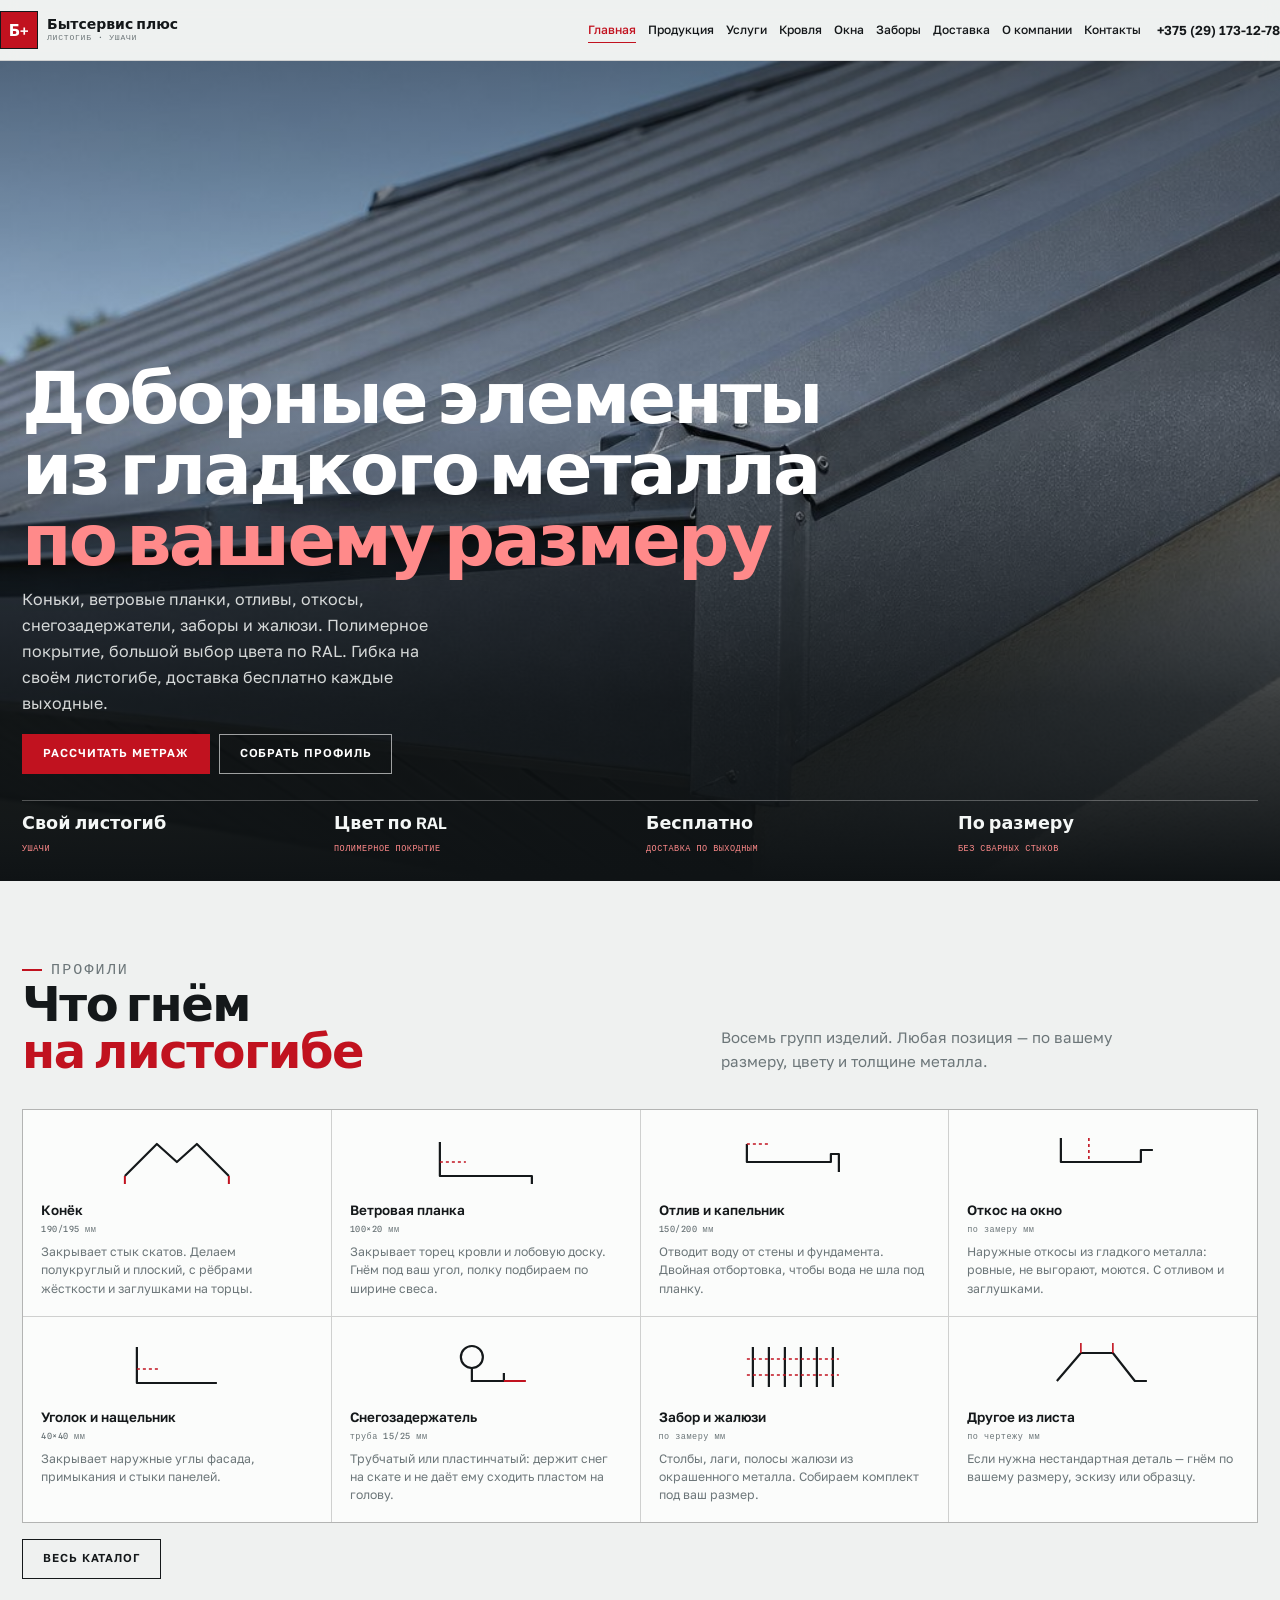
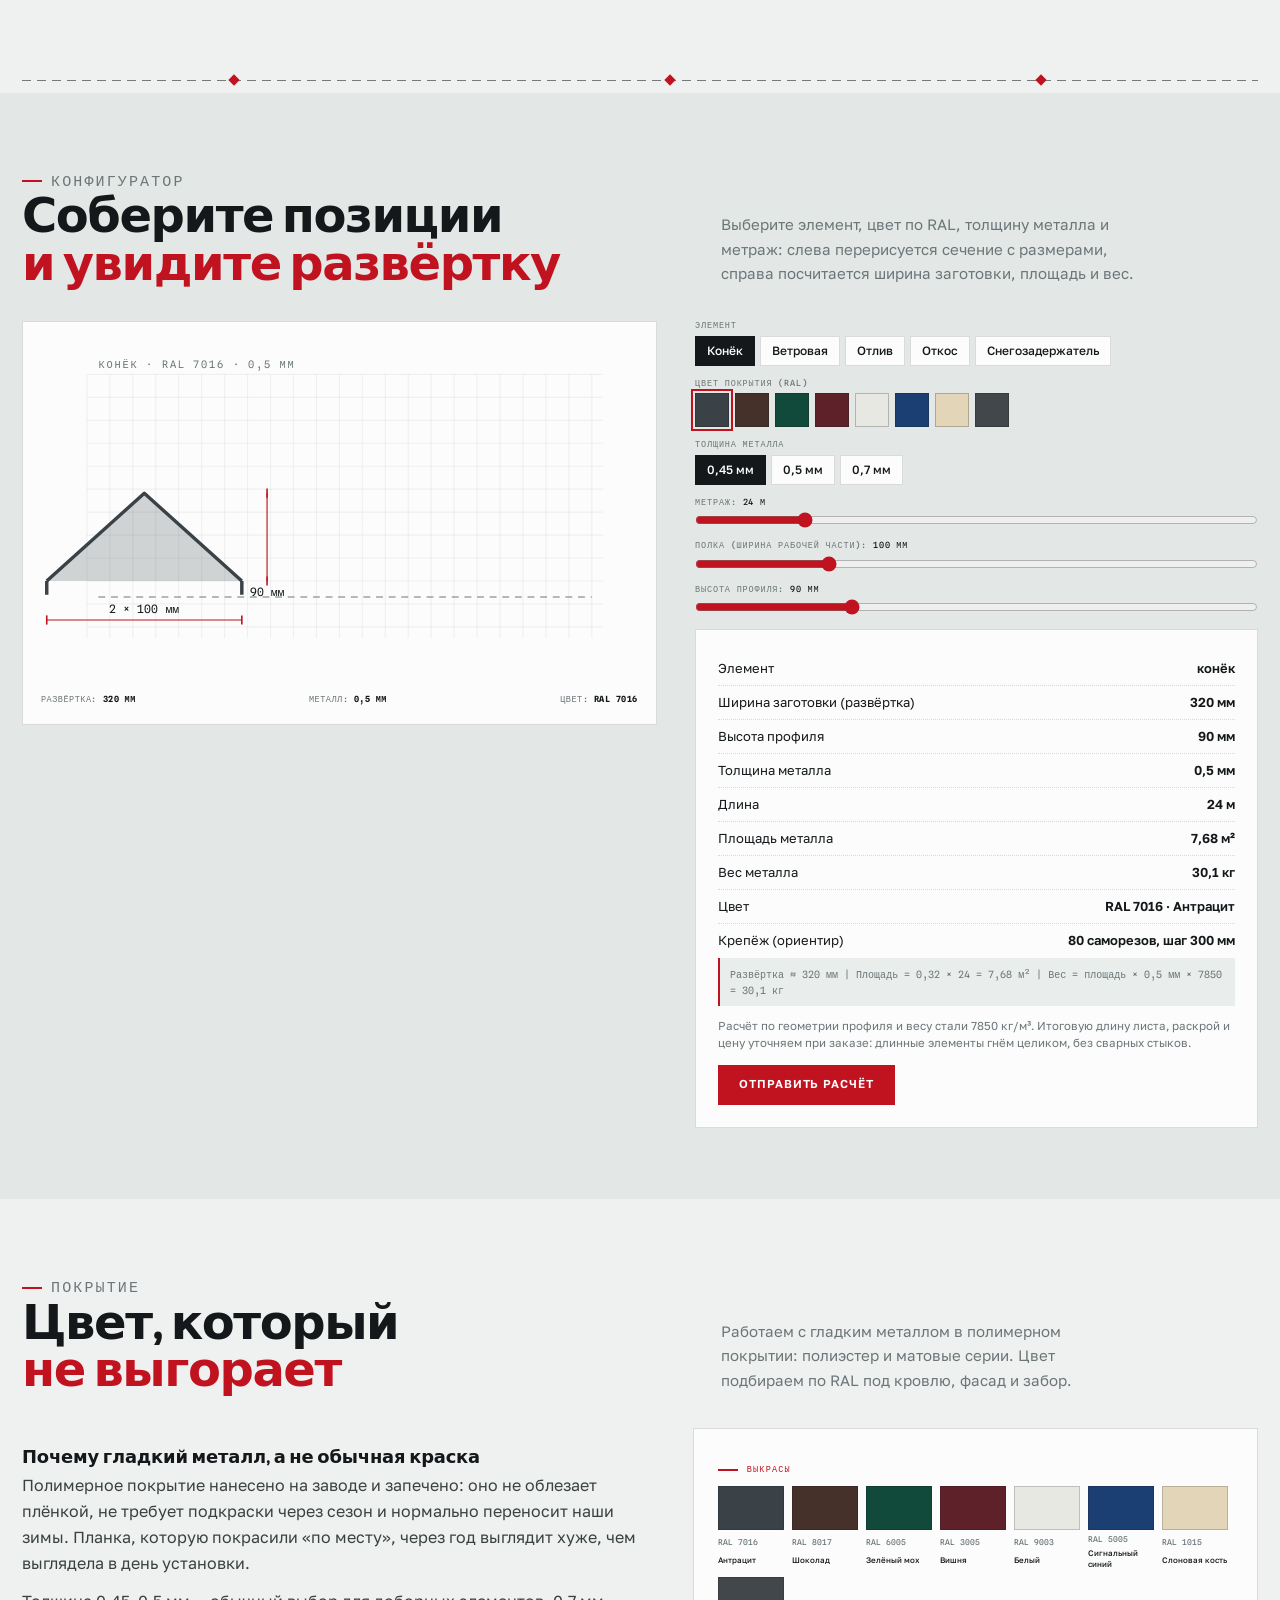
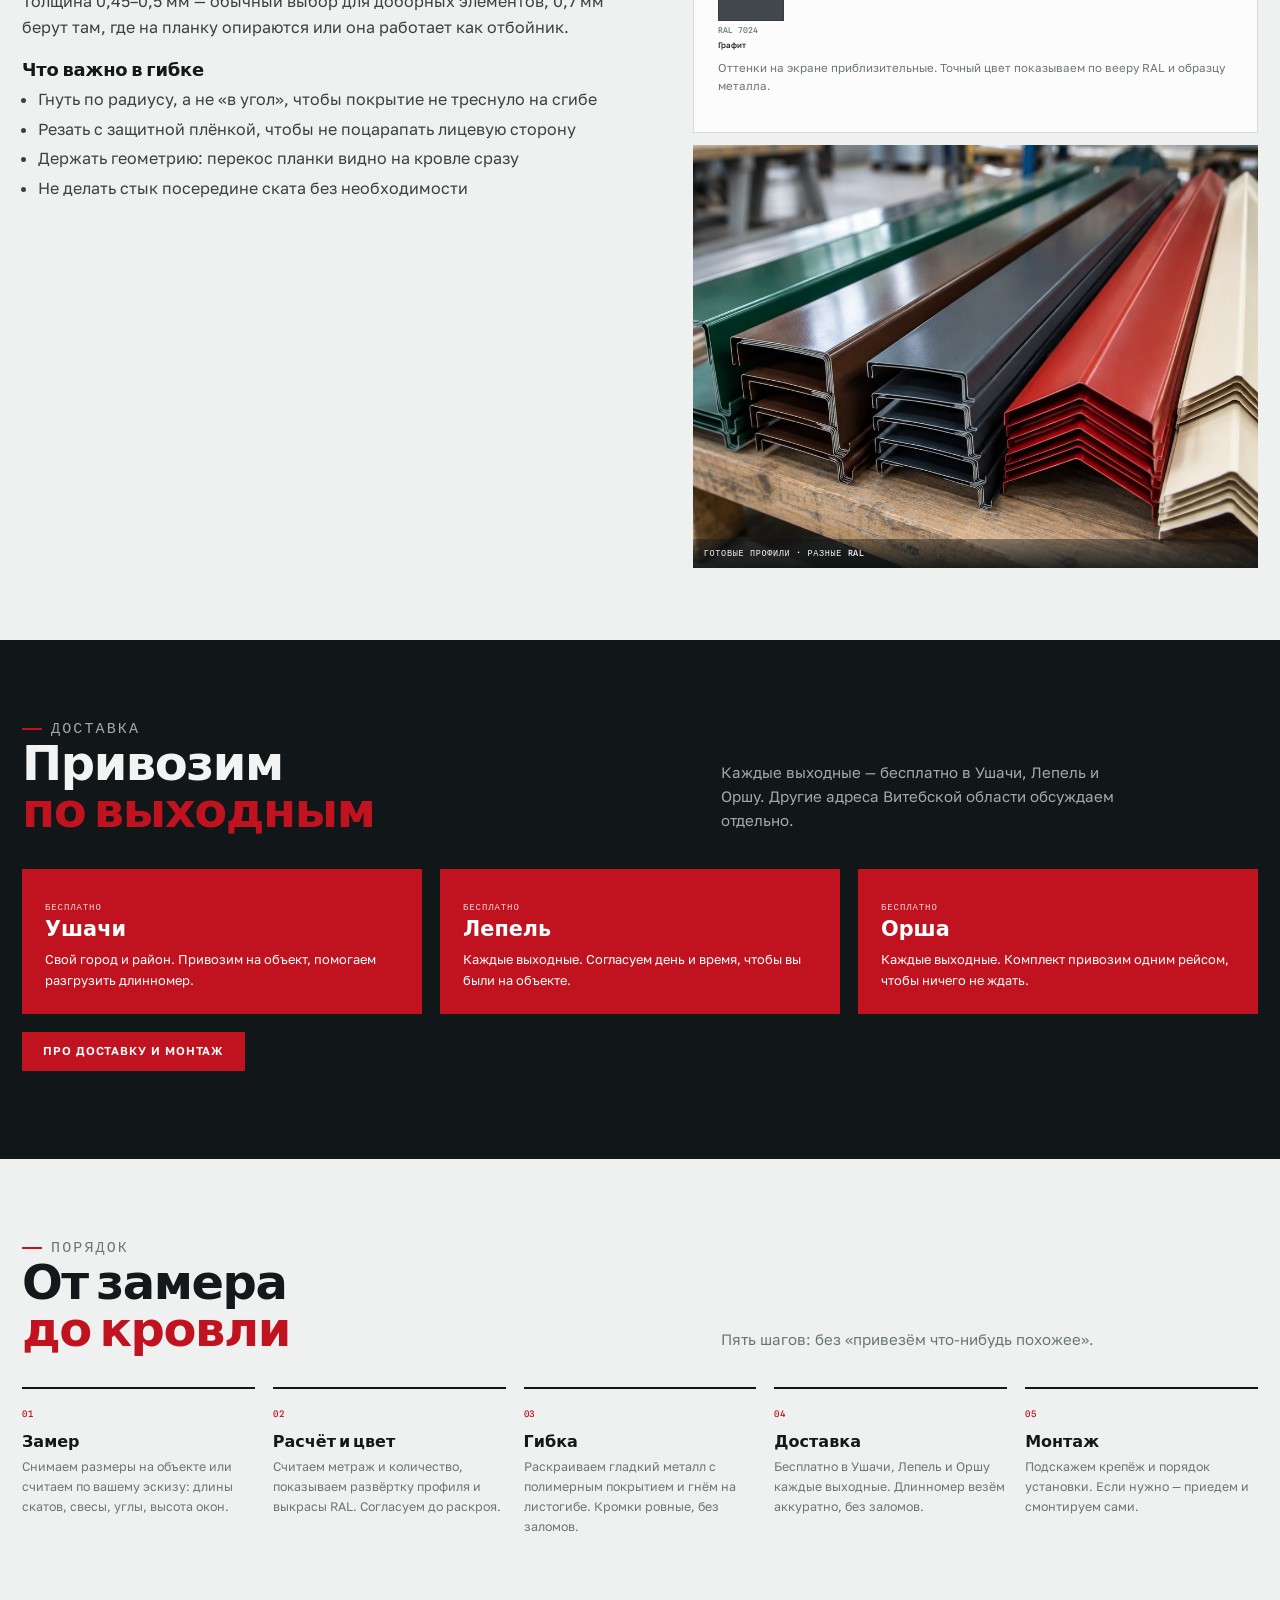
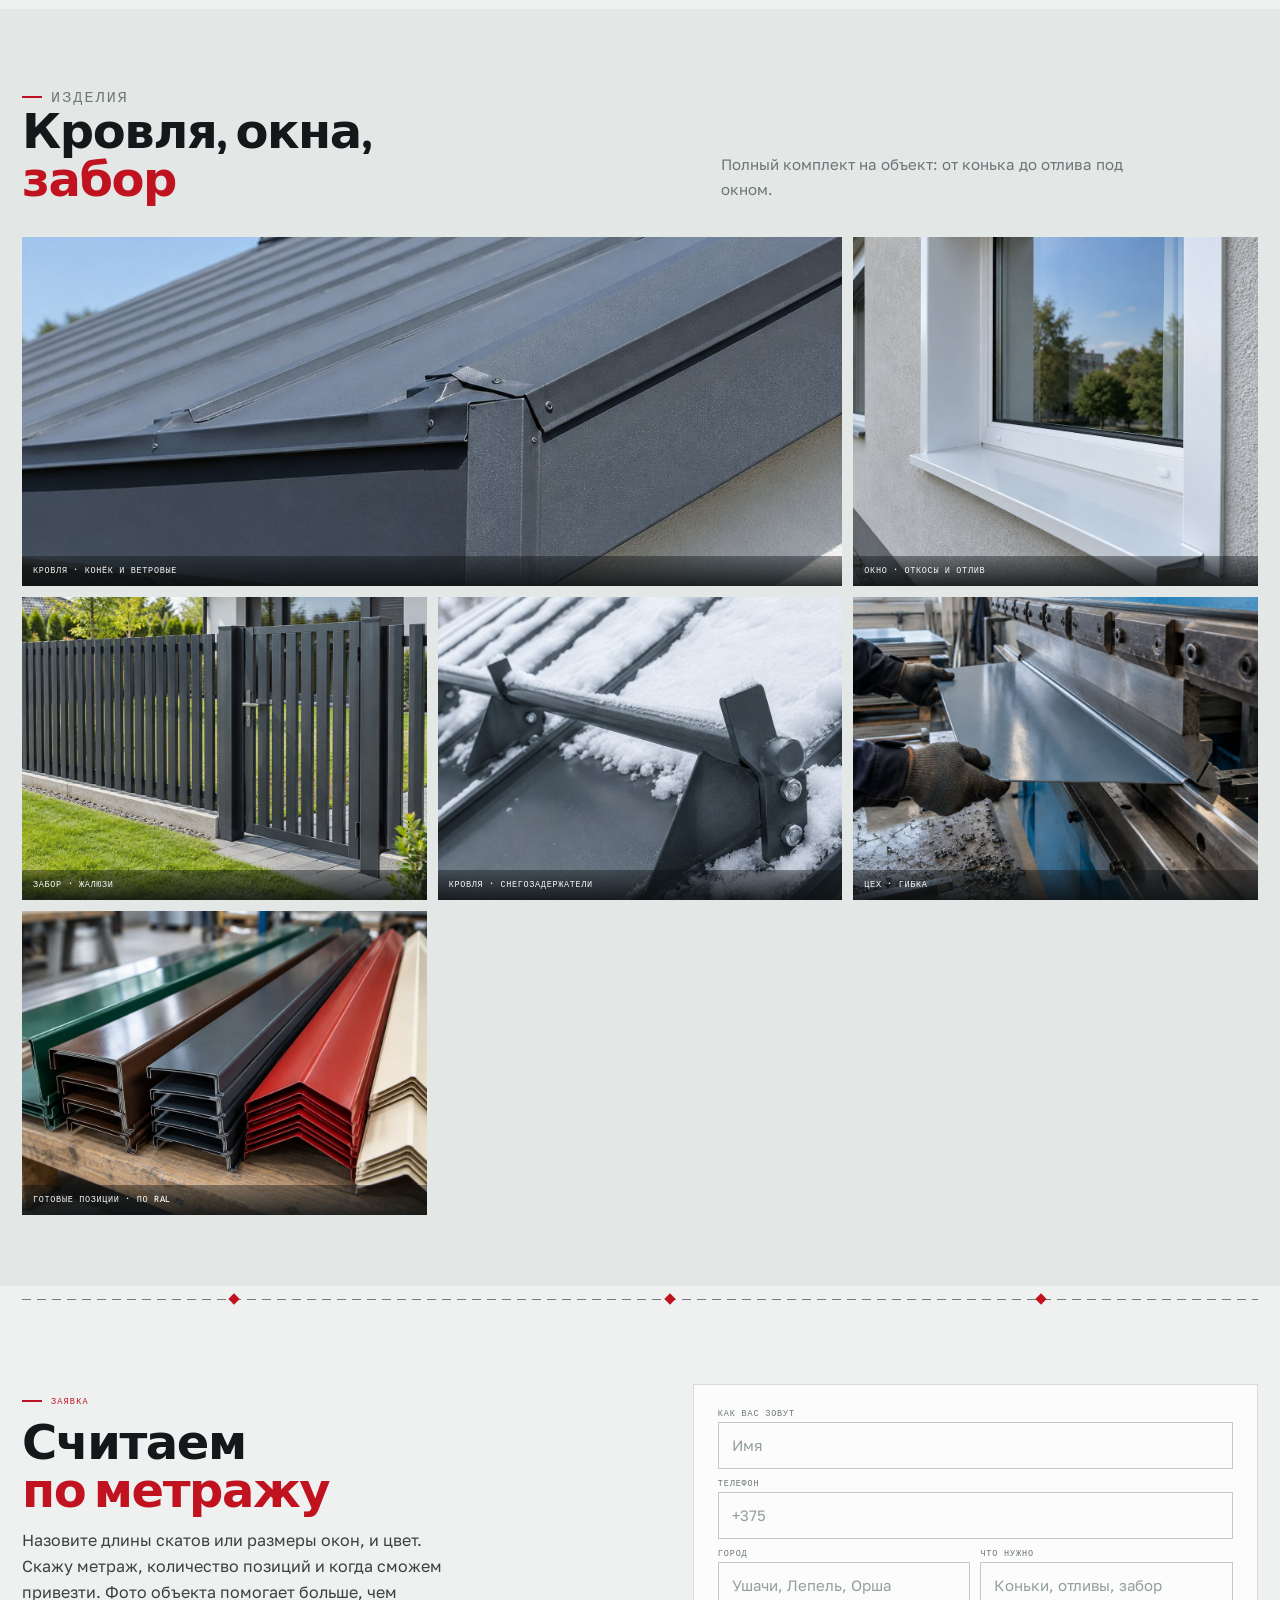
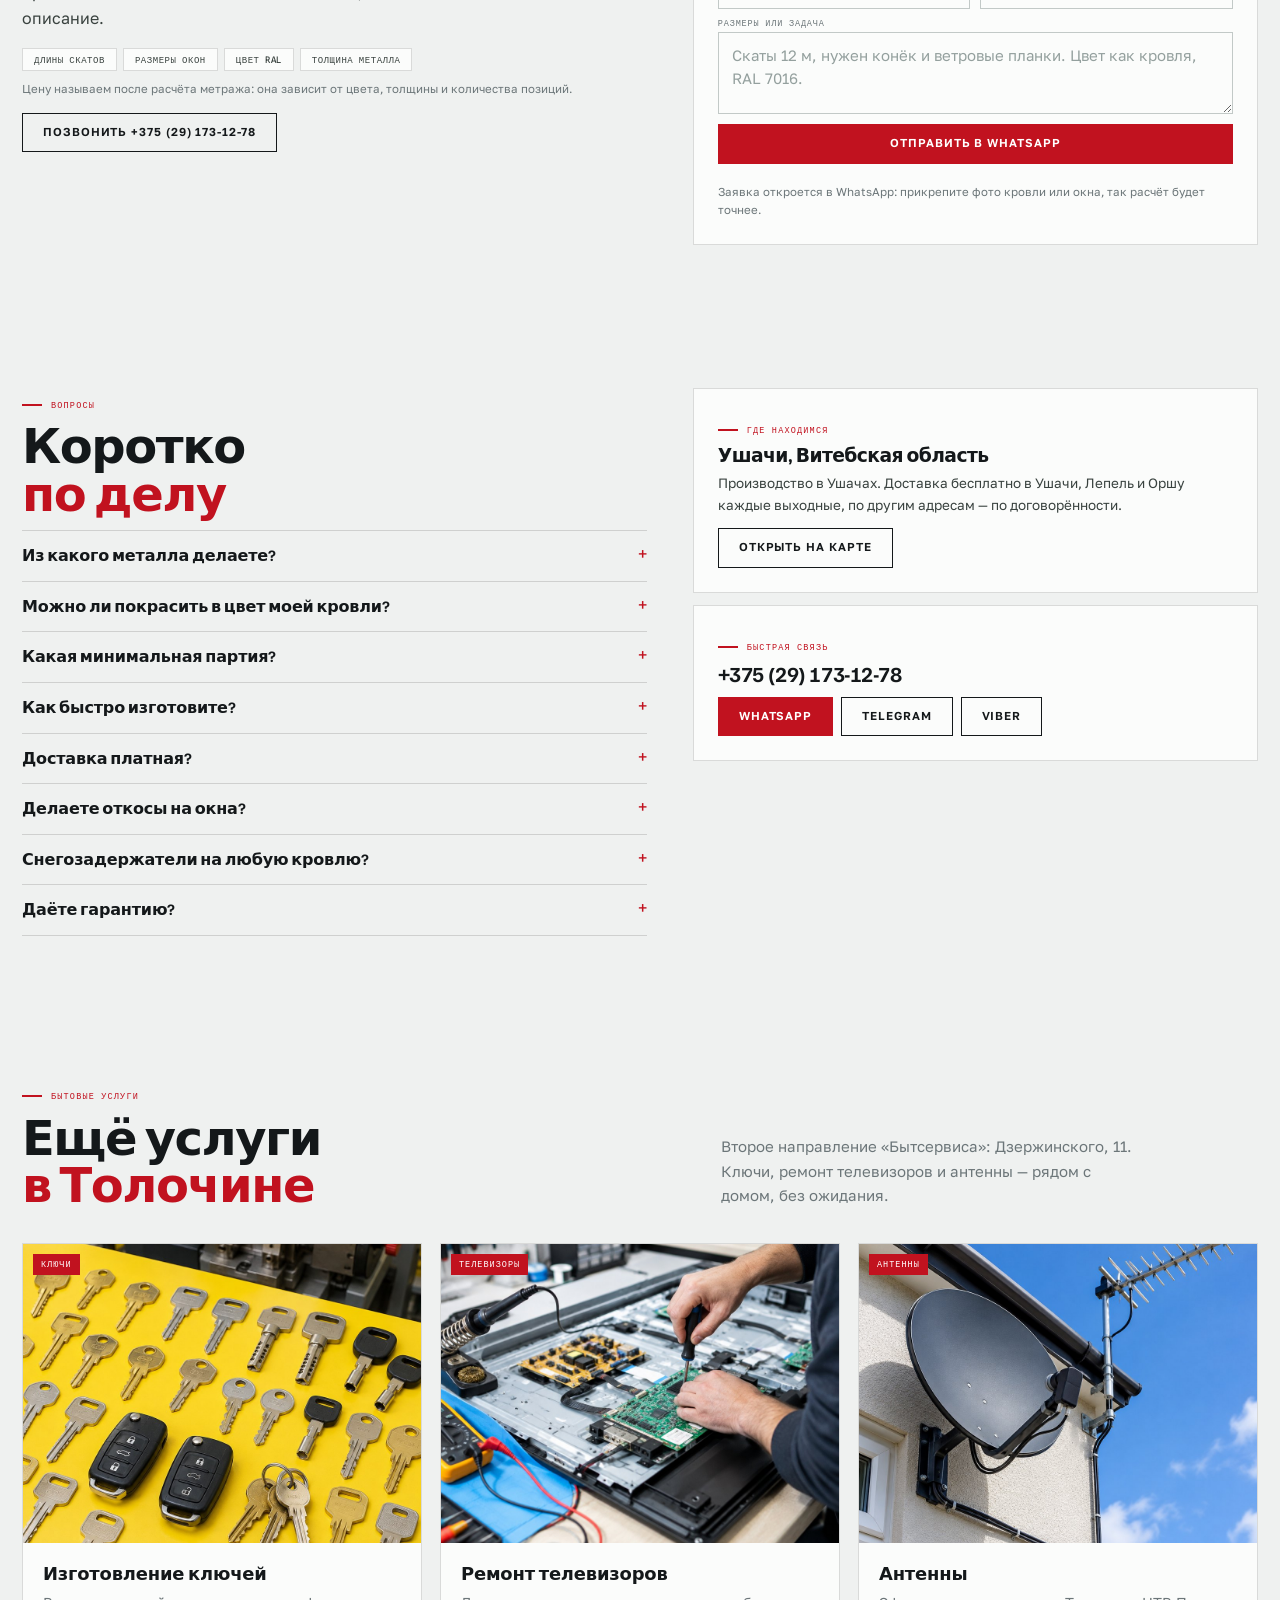
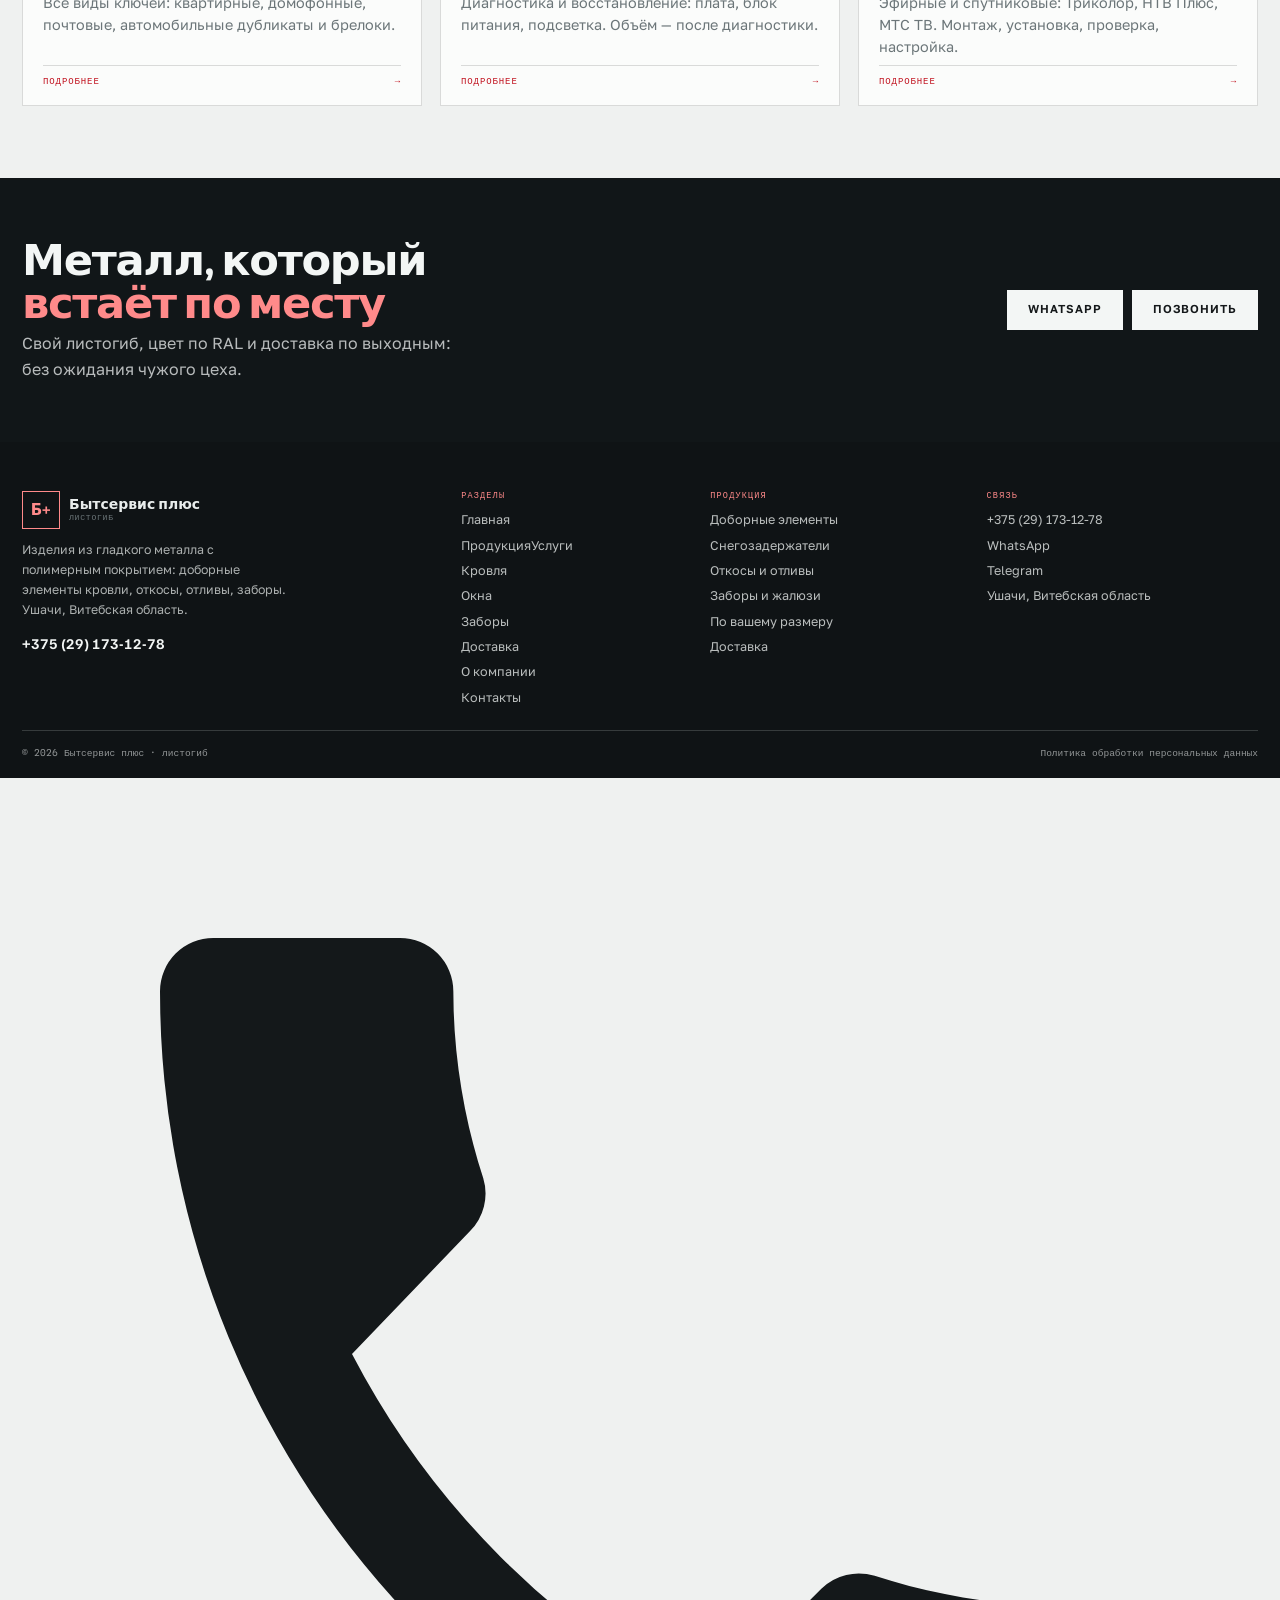
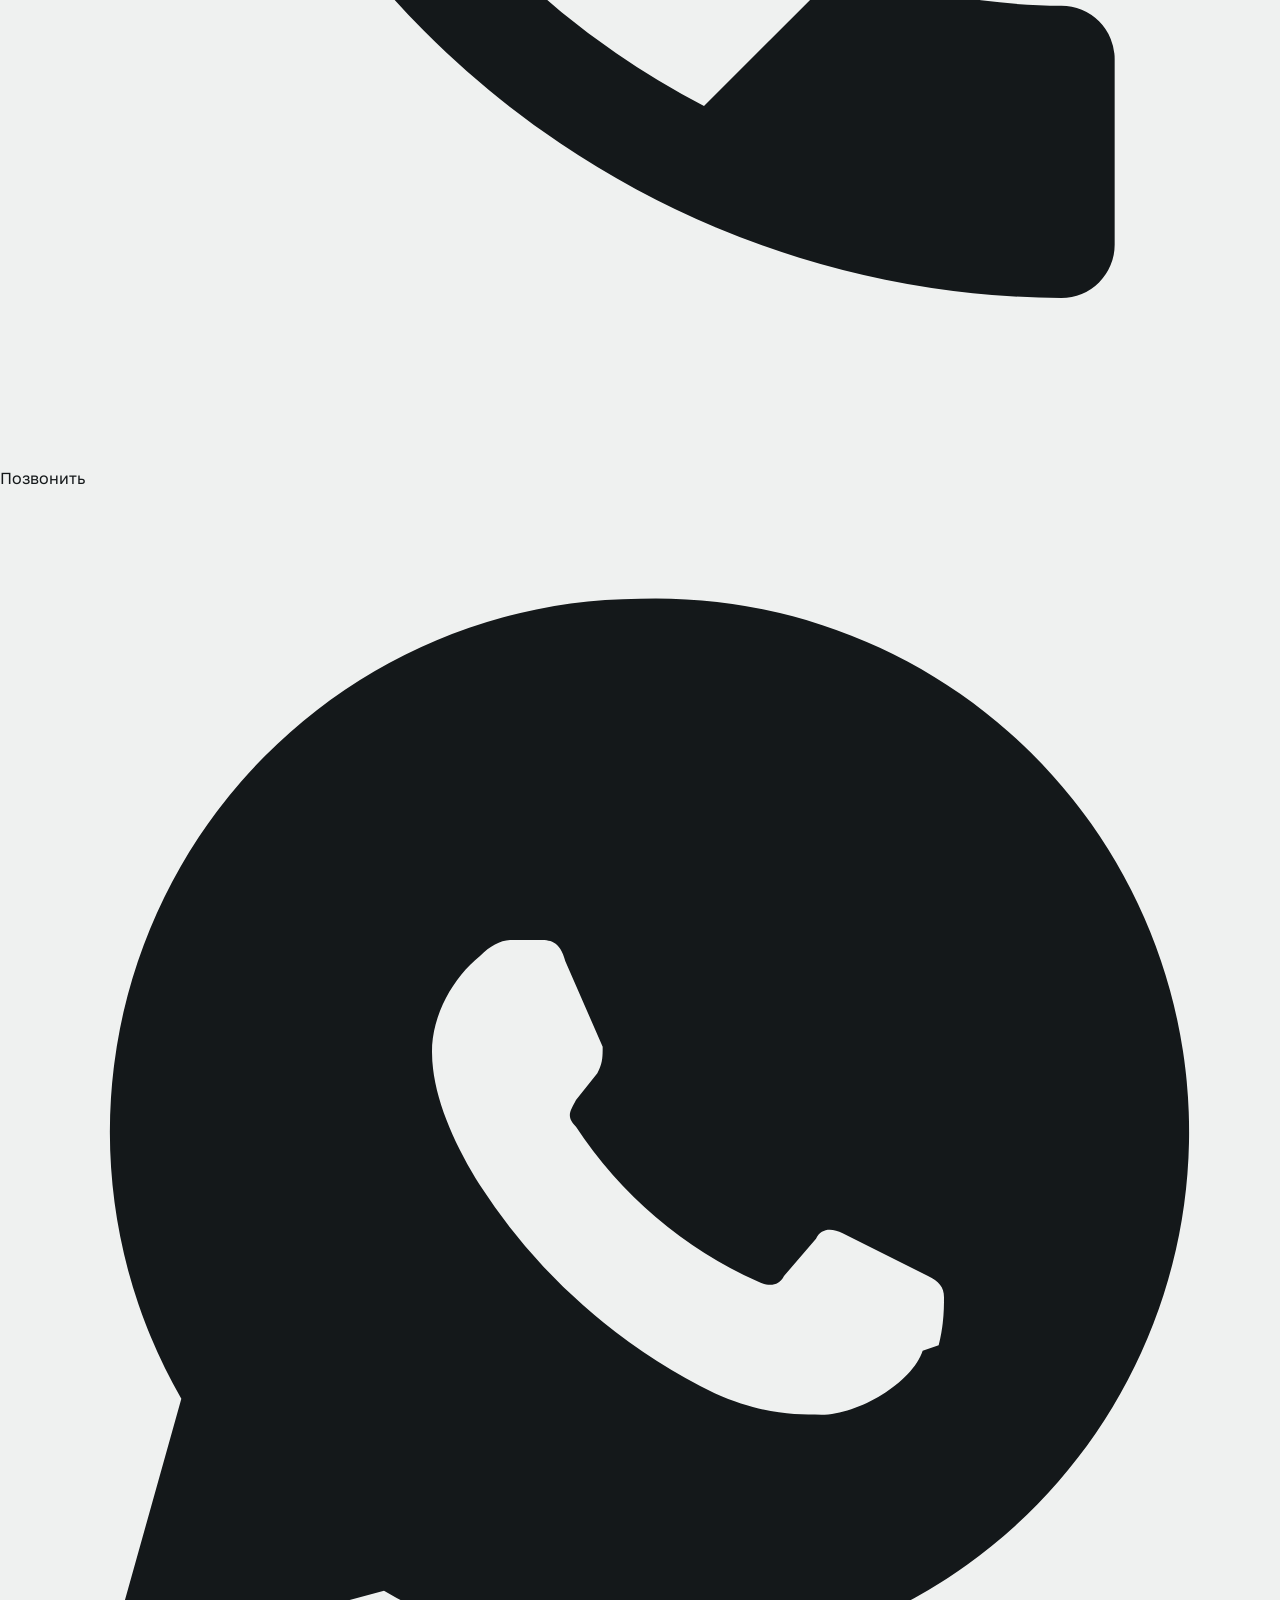
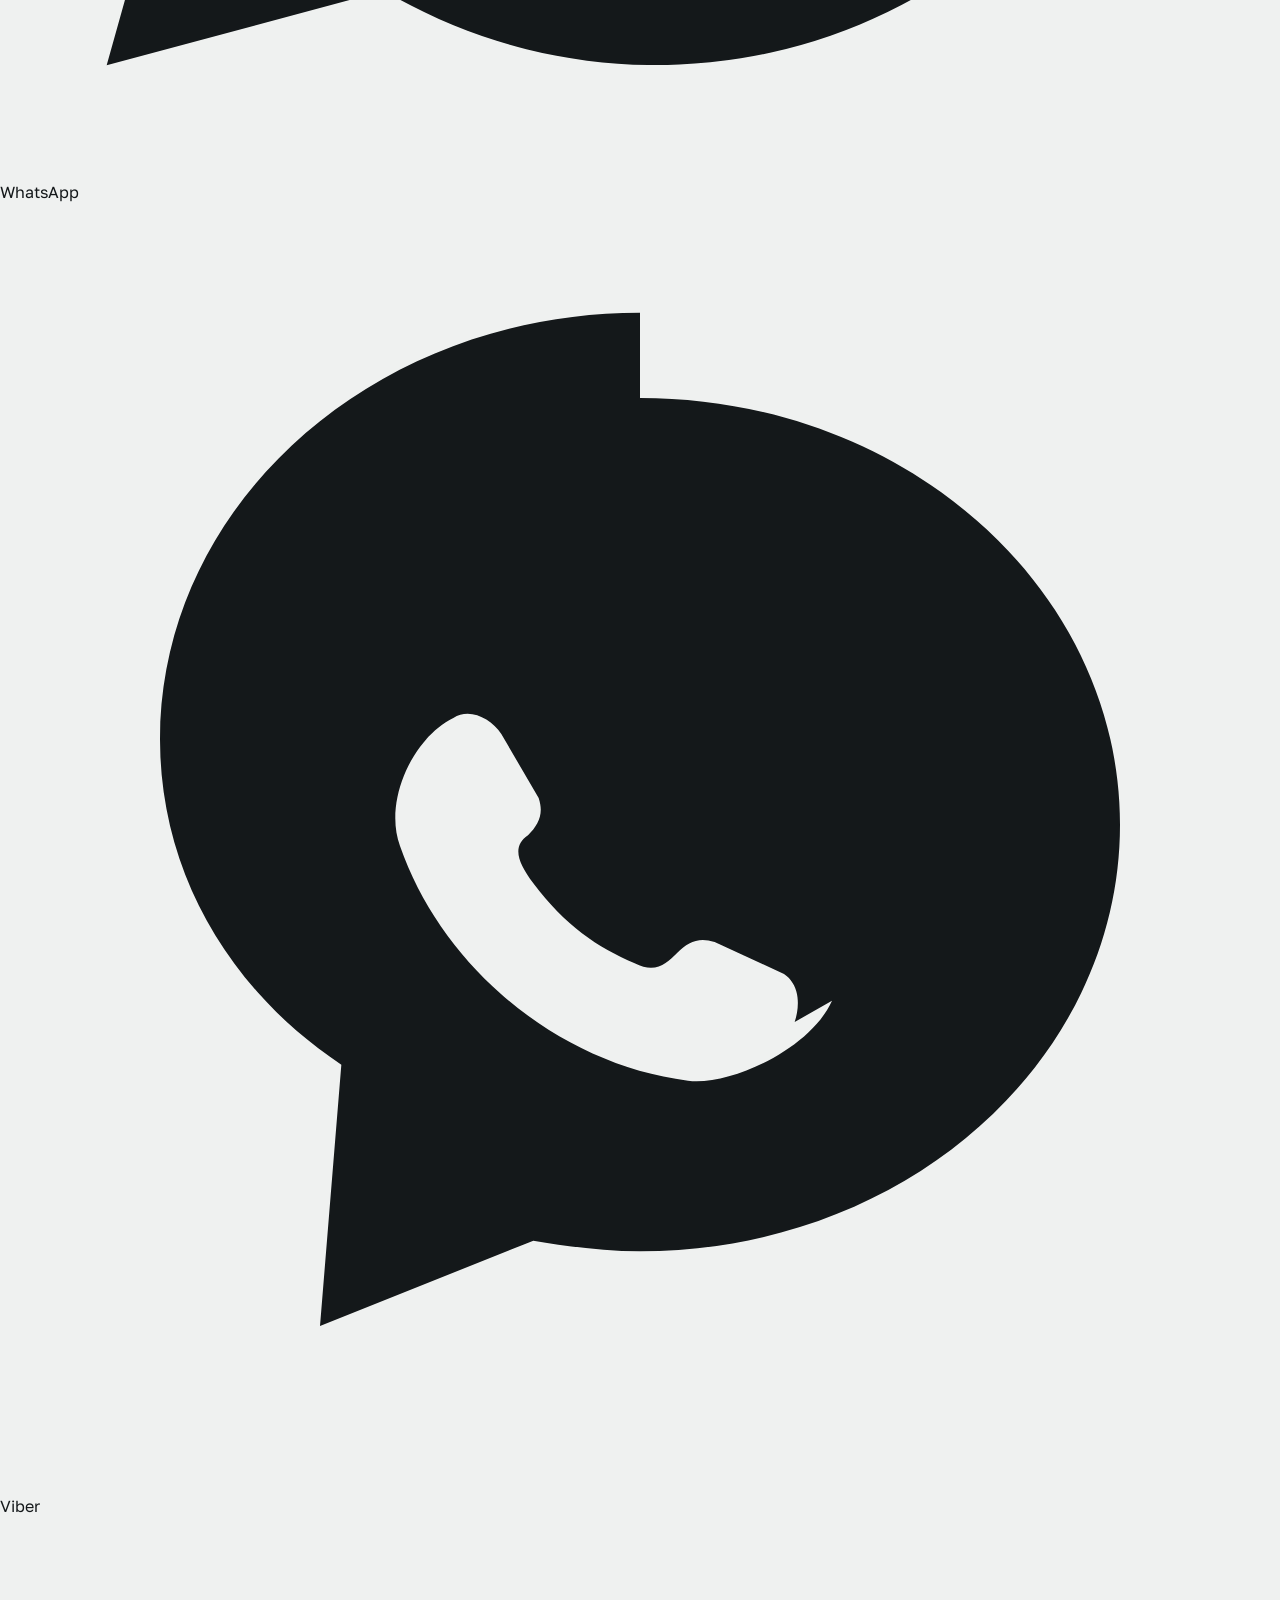
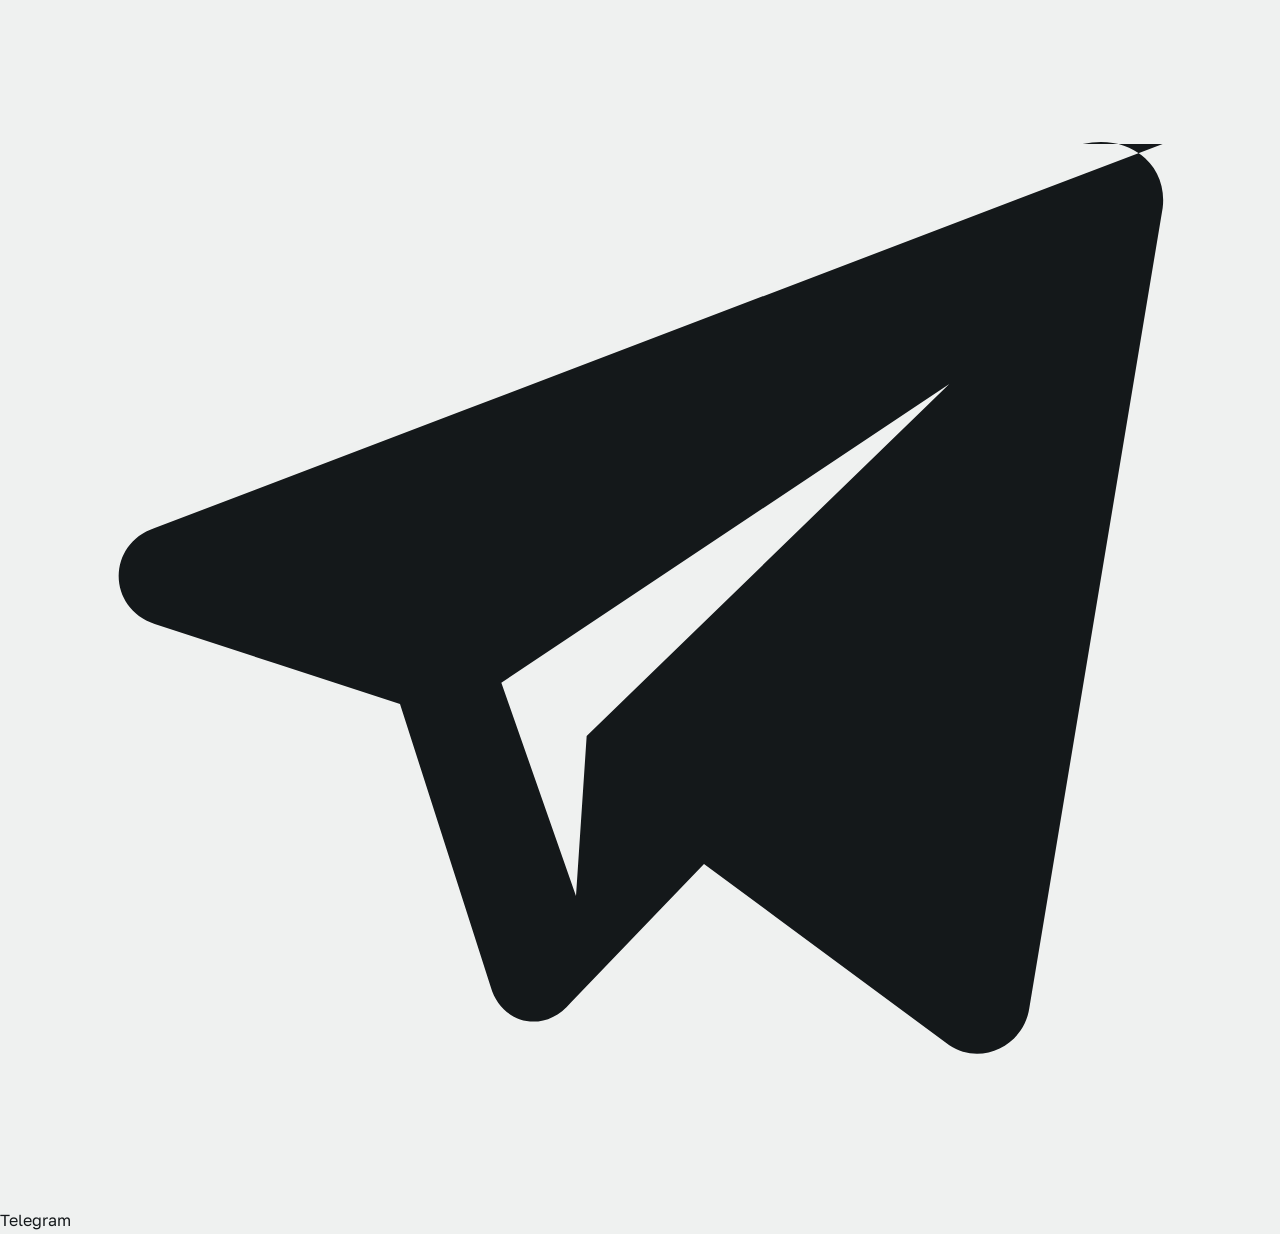
==== commit d0843858: "Услуги с фото: страница «Услуги» (ключи, ремонт телевизоров, антенны, Толочин), блок на главной, фот" ====
--- a/index.html
+++ b/index.html
@@ -67,13 +67,13 @@
 <link rel="preconnect" href="https://fonts.googleapis.com">
 <link rel="preconnect" href="https://fonts.gstatic.com" crossorigin>
 <link href="https://fonts.googleapis.com/css2?family=Familjen+Grotesk:wght@600;700&family=Golos+Text:wght@400;500;600&family=Spline+Sans+Mono:wght@400;500&display=swap" rel="stylesheet">
-<link rel="stylesheet" href="assets/css/style.v1.css">
+<link rel="stylesheet" href="assets/css/style.v2.css">
 <link rel="icon" href="assets/img/favicon.svg" type="image/svg+xml">
 </head>
 <body>
 <header class="header"><div class="header__in wrap">
 <a class="logo" href="index.html"><span class="logo__mark">Б+</span><span class="logo__txt"><b>Бытсервис плюс</b><i>листогиб · Ушачи</i></span></a>
-<nav class="nav" aria-label="Основное меню"><a href="index.html" class="is-on">Главная</a><a href="produkciya.html">Продукция</a><a href="krovlya.html">Кровля</a><a href="otkosy.html">Окна</a><a href="zabori.html">Заборы</a><a href="dostavka.html">Доставка</a><a href="o-kompanii.html">О компании</a><a href="kontakty.html">Контакты</a></nav>
+<nav class="nav" aria-label="Основное меню"><a href="index.html" class="is-on">Главная</a><a href="produkciya.html">Продукция</a><a href="uslugi.html">Услуги</a><a href="krovlya.html">Кровля</a><a href="otkosy.html">Окна</a><a href="zabori.html">Заборы</a><a href="dostavka.html">Доставка</a><a href="o-kompanii.html">О компании</a><a href="kontakty.html">Контакты</a></nav>
 <a class="header__tel" href="tel:+375291731278">+375 (29) 173-12-78</a>
 <a class="btn" href="#zayavka">Рассчитать метраж</a>
 <button class="burger" type="button" aria-label="Меню" aria-expanded="false" aria-controls="drawer"><i></i><i></i><i></i></button>
@@ -84,7 +84,7 @@
 <a class="logo" href="index.html"><span class="logo__mark">Б+</span><span class="logo__txt"><b>Бытсервис плюс</b><i>Ушачи</i></span></a>
 <button class="burger is-close" type="button" data-close aria-label="Закрыть меню"><i></i><i></i></button>
 </div>
-<nav class="drawer__nav"><a href="index.html">Главная</a><a href="produkciya.html">Продукция</a><a href="krovlya.html">Кровля</a><a href="otkosy.html">Окна</a><a href="zabori.html">Заборы</a><a href="dostavka.html">Доставка</a><a href="o-kompanii.html">О компании</a><a href="kontakty.html">Контакты</a></nav>
+<nav class="drawer__nav"><a href="index.html">Главная</a><a href="produkciya.html">Продукция</a><a href="uslugi.html">Услуги</a><a href="krovlya.html">Кровля</a><a href="otkosy.html">Окна</a><a href="zabori.html">Заборы</a><a href="dostavka.html">Доставка</a><a href="o-kompanii.html">О компании</a><a href="kontakty.html">Контакты</a></nav>
 <a class="btn drawer__cta" href="tel:+375291731278">Позвонить +375 (29) 173-12-78</a>
 <p class="drawer__note">Гибка гладкого металла с полимерным покрытием: коньки, ветровые планки, отливы, откосы, снегозадержатели, заборы. Цвета по RAL. Бесплатная доставка в Ушачи, Лепель и Оршу каждые выходные.</p>
 </div></div>
@@ -249,6 +249,19 @@
 </div>
 </div></div></section>
 
+
+<section class="section"><div class="wrap">
+<div class="sec-head"><div><span class="eyebrow">бытовые услуги</span><h2 class="h2">Ещё услуги<br><em>в Толочине</em></h2></div>
+<p>Второе направление «Бытсервиса»: Дзержинского, 11. Ключи, ремонт телевизоров и антенны — рядом с домом, без ожидания.</p></div>
+<div class="svc-grid">
+<article class="svc"><a class="svc__img" href="uslugi.html#klyuchi" aria-label="Изготовление ключей"><img src="assets/img/keys.jpg" alt="Заготовки ключей" loading="lazy"><span class="svc__tag">ключи</span></a>
+<div class="svc__b"><h3>Изготовление ключей</h3><p>Все виды ключей: квартирные, домофонные, почтовые, автомобильные дубликаты и брелоки.</p><a class="svc__more" href="uslugi.html"><span>Подробнее</span><span>→</span></a></div></article>
+<article class="svc"><a class="svc__img" href="uslugi.html#tv" aria-label="Ремонт телевизоров"><img src="assets/img/tv.jpg" alt="Ремонт телевизора" loading="lazy"><span class="svc__tag">телевизоры</span></a>
+<div class="svc__b"><h3>Ремонт телевизоров</h3><p>Диагностика и восстановление: плата, блок питания, подсветка. Объём — после диагностики.</p><a class="svc__more" href="uslugi.html"><span>Подробнее</span><span>→</span></a></div></article>
+<article class="svc"><a class="svc__img" href="uslugi.html#ant" aria-label="Антенны"><img src="assets/img/antenna.jpg" alt="Спутниковая антенна" loading="lazy"><span class="svc__tag">антенны</span></a>
+<div class="svc__b"><h3>Антенны</h3><p>Эфирные и спутниковые: Триколор, НТВ Плюс, МТС ТВ. Монтаж, установка, проверка, настройка.</p><a class="svc__more" href="uslugi.html"><span>Подробнее</span><span>→</span></a></div></article>
+</div>
+</div></section>
 <section class="cta"><div class="wrap cta__in">
 <div><h2>Металл, который<br><em>встаёт по месту</em></h2><p>Свой листогиб, цвет по RAL и доставка по выходным: без ожидания чужого цеха.</p></div>
 <div class="cta__acts"><a class="btn btn--light" href="https://wa.me/375291731278" target="_blank" rel="noopener">WhatsApp</a><a class="btn btn--light" href="tel:+375291731278">Позвонить</a></div>
@@ -260,7 +273,7 @@
 <p>Изделия из гладкого металла с полимерным покрытием: доборные элементы кровли, откосы, отливы, заборы. Ушачи, Витебская область.</p>
 <a class="footer__tel" href="tel:+375291731278">+375 (29) 173-12-78</a>
 </div>
-<div><h4>Разделы</h4><ul><li><a href="index.html">Главная</a></li><li><a href="produkciya.html">Продукция</a></li><li><a href="krovlya.html">Кровля</a></li><li><a href="otkosy.html">Окна</a></li><li><a href="zabori.html">Заборы</a></li><li><a href="dostavka.html">Доставка</a></li><li><a href="o-kompanii.html">О компании</a></li><li><a href="kontakty.html">Контакты</a></li></ul></div>
+<div><h4>Разделы</h4><ul><li><a href="index.html">Главная</a></li><li><a href="produkciya.html">Продукция</a><a href="uslugi.html">Услуги</a></li><li><a href="krovlya.html">Кровля</a></li><li><a href="otkosy.html">Окна</a></li><li><a href="zabori.html">Заборы</a></li><li><a href="dostavka.html">Доставка</a></li><li><a href="o-kompanii.html">О компании</a></li><li><a href="kontakty.html">Контакты</a></li></ul></div>
 <div><h4>Продукция</h4><ul><li><a href="krovlya.html">Доборные элементы</a></li><li><a href="krovlya.html#sneg">Снегозадержатели</a></li><li><a href="otkosy.html">Откосы и отливы</a></li><li><a href="zabori.html">Заборы и жалюзи</a></li><li><a href="produkciya.html#drugoe">По вашему размеру</a></li><li><a href="dostavka.html">Доставка</a></li></ul></div>
 <div><h4>Связь</h4><ul><li><a href="tel:+375291731278">+375 (29) 173-12-78</a></li><li><a href="https://wa.me/375291731278" target="_blank" rel="noopener">WhatsApp</a></li><li><a href="https://t.me/+375291731278" target="_blank" rel="noopener">Telegram</a></li><li><a href="https://yandex.by/maps/?text=%D0%A3%D1%88%D0%B0%D1%87%D0%B8%20%D0%91%D1%8B%D1%82%D1%81%D0%B5%D1%80%D0%B2%D0%B8%D1%81%20%D0%BF%D0%BB%D1%8E%D1%81%20%D0%BB%D0%B8%D1%81%D1%82%D0%BE%D0%B3%D0%B8%D0%B1%20%D0%BC%D0%B5%D1%82%D0%B0%D0%BB%D0%BB" target="_blank" rel="noopener">Ушачи, Витебская область</a></li></ul></div>
 </div>
--- a/assets/css/style.v2.css
+++ b/assets/css/style.v2.css
@@ -0,0 +1,182 @@
+
+.section{padding:clamp(44px,5.6vw,86px) 0}
+.section--dim{background:var(--bg2)}
+.section--dark{background:#111618;color:#F1F4F3}
+.section--dark .sec-head p{color:rgba(241,244,243,.66)}
+/* линия сгиба */
+.fold{height:26px;max-width:var(--max);margin:0 auto;padding:0 var(--pad);position:relative}
+.fold::before{content:'';position:absolute;left:var(--pad);right:var(--pad);top:50%;height:1px;background:repeating-linear-gradient(90deg,var(--ink) 0 9px,transparent 9px 15px);opacity:.55}
+.fold i{position:absolute;top:calc(50% - 4px);width:8px;height:8px;background:var(--red);transform:rotate(45deg)}
+
+.eyebrow{display:inline-flex;align-items:center;gap:9px;font:500 8.5px/1 var(--m);letter-spacing:.14em;text-transform:uppercase;color:var(--red);margin:0 0 12px}
+.eyebrow::before{content:'';width:20px;height:2px;background:var(--red)}
+.h2{font-size:clamp(1.7rem,4.1vw,3rem)}
+.h2 em{font-style:normal;color:var(--red)}
+.sec-head{display:grid;grid-template-columns:minmax(0,1.1fr) minmax(0,.9fr);gap:clamp(12px,3.4vw,44px);align-items:end;margin-bottom:clamp(20px,2.8vw,36px)}
+.sec-head p{margin:0;color:var(--zinc);font-size:.94rem;max-width:46ch}
+
+/* профили */
+.profiles{display:grid;grid-template-columns:repeat(4,minmax(0,1fr));gap:1px;background:var(--line);border:1px solid var(--line)}
+.prof{background:var(--white);padding:clamp(12px,1.6vw,18px);display:flex;flex-direction:column;transition:.16s}
+.prof:hover{background:#fff}
+.prof svg{width:100%;height:64px;margin-bottom:10px}
+.prof b{font:600 13.5px/1.25 var(--b)}
+.prof span{font:500 8.5px/1.5 var(--m);color:var(--zinc);letter-spacing:.06em;margin-top:4px}
+.prof p{margin:7px 0 0;font-size:12.2px;color:var(--zinc);line-height:1.5}
+
+/* конфигуратор */
+.cfg{display:grid;grid-template-columns:minmax(0,1.06fr) minmax(0,.94fr);gap:clamp(16px,3vw,40px);align-items:start}
+.stage{border:1px solid var(--line);background:var(--white);padding:clamp(10px,1.6vw,18px)}
+.stage svg{width:100%;height:auto;display:block}
+.ctrl{display:grid;gap:13px}
+.crow{display:grid;gap:6px}
+.crow>label{font:500 8.5px/1 var(--m);letter-spacing:.1em;text-transform:uppercase;color:var(--zinc)}
+.crow>label b{color:var(--ink);font-weight:500}
+.seg{display:flex;flex-wrap:wrap;gap:5px}
+.seg button{padding:8px 11px;border:1px solid var(--line);background:var(--white);font:500 12px/1 var(--b);color:var(--ink);cursor:pointer;transition:.14s}
+.seg button:hover{border-color:var(--ink)}
+.seg button[aria-pressed="true"]{background:var(--ink);color:#fff;border-color:var(--ink)}
+.rng{width:100%;accent-color:#C1121F;margin:0}
+.out{border:1px solid var(--line);background:var(--white);padding:clamp(15px,2vw,22px)}
+.swatches{display:flex;flex-wrap:wrap;gap:6px}
+.sw{width:34px;height:34px;border:1px solid rgba(20,24,26,.25);cursor:pointer;position:relative;transition:.14s}
+.sw[aria-pressed="true"]{outline:2px solid var(--red);outline-offset:2px}
+.sw span{position:absolute;inset:auto 0 -18px 0;display:none}
+.spec{width:100%;border-collapse:collapse;font-size:13px}
+.spec td{padding:6px 0;border-bottom:1px dotted var(--line);vertical-align:top}
+.spec td:last-child{text-align:right;font-weight:600;white-space:nowrap}
+.spec tr:last-child td{border-bottom:0}
+.note{font-size:11.5px;color:var(--zinc);margin:10px 0 12px;line-height:1.55}
+.formula{font:400 10px/1.6 var(--m);color:var(--zinc);background:#E9EDEB;border-left:2px solid var(--red);padding:8px 10px;margin:0 0 12px}
+
+/* доставка */
+.towns{display:grid;grid-template-columns:repeat(3,minmax(0,1fr));gap:clamp(10px,1.6vw,18px)}
+.town{border:1px solid rgba(241,244,243,.22);padding:clamp(15px,2vw,22px);background:rgba(255,255,255,.04)}
+.town b{display:block;font:700 1.3rem/1.1 var(--d);color:#fff;margin-bottom:6px}
+.town span{font:500 9px/1 var(--m);letter-spacing:.1em;text-transform:uppercase;color:#FF8A8A}
+.town p{margin:9px 0 0;font-size:12.8px;color:rgba(241,244,243,.74)}
+.town--free{background:var(--red);border-color:var(--red)}
+.town--free b,.town--free p{color:#fff}
+.town--free span{color:rgba(255,255,255,.82)}
+
+.steps{display:grid;grid-template-columns:repeat(5,minmax(0,1fr));gap:clamp(8px,1.4vw,18px)}
+.step{border-top:2px solid var(--ink);padding-top:10px}
+.step span{font:500 9px/1 var(--m);color:var(--red);letter-spacing:.1em}
+.step b{display:block;font:700 1rem/1.2 var(--d);margin:7px 0 5px}
+.step p{margin:0;font-size:12.4px;color:var(--zinc)}
+.section--dark .step{border-color:#FF8A8A}
+.section--dark .step p{color:rgba(241,244,243,.7)}
+
+.gal{display:grid;grid-template-columns:repeat(3,minmax(0,1fr));gap:clamp(6px,1vw,11px)}
+.gal figure{margin:0;position:relative;overflow:hidden;background:#DDE2E1}
+.gal img{width:100%;height:100%;object-fit:cover;aspect-ratio:4/3;transition:transform .6s}
+.gal figure:hover img{transform:scale(1.035)}
+.gal figcaption{position:absolute;left:0;right:0;bottom:0;padding:9px 11px;background:linear-gradient(180deg,rgba(12,16,18,.4),rgba(12,16,18,.88));color:#F4F7F6;font:500 8.5px/1.4 var(--m);letter-spacing:.08em;text-transform:uppercase}
+.gal figure.wide{grid-column:span 2}.gal figure.wide img{aspect-ratio:8/3.4}
+
+.form{display:grid;gap:10px}
+.form label{display:grid;gap:5px;font:500 8.5px/1 var(--m);letter-spacing:.1em;text-transform:uppercase;color:var(--zinc)}
+.form input,.form textarea,.form select{font:15px/1.5 var(--b);padding:11px 13px;border:1px solid #C2C9C7;background:var(--white);color:var(--ink);width:100%}
+.form input::placeholder,.form textarea::placeholder{color:#94A09E}
+.form input:focus,.form textarea:focus{outline:2px solid var(--red);outline-offset:-1px;border-color:var(--red)}
+.form textarea{min-height:82px;resize:vertical}
+.form .row2{display:grid;grid-template-columns:1fr 1fr;gap:10px}
+.hint{font-size:11.5px;color:var(--zinc);line-height:1.55;margin:10px 0 0}
+.faq{border-top:1px solid var(--line)}
+.faq details{border-bottom:1px solid var(--line)}
+.faq summary{list-style:none;cursor:pointer;padding:14px 0;display:flex;gap:10px;font:700 1rem/1.35 var(--d);letter-spacing:-.01em}
+.faq summary::-webkit-details-marker{display:none}
+.faq summary::after{content:'+';margin-left:auto;font:400 17px/1 var(--b);color:var(--red)}
+.faq details[open] summary::after{content:'–'}
+.faq p{margin:0 0 14px;color:#39423F;font-size:.92rem;max-width:74ch}
+.cta{background:#111618;color:#F3F6F5;padding:clamp(34px,4.6vw,66px) 0}
+.cta__in{display:grid;grid-template-columns:minmax(0,1.1fr) minmax(0,.9fr);gap:clamp(14px,3.4vw,40px);align-items:center}
+.cta h2{font-size:clamp(1.6rem,3.7vw,2.7rem)}
+.cta h2 em{font-style:normal;color:#FF8A8A}
+.cta p{color:rgba(243,246,245,.74);margin:9px 0 0;max-width:44ch}
+.cta__acts{display:flex;flex-wrap:wrap;gap:9px;justify-content:flex-end}
+.cta .btn--light{background:#F3F6F5;color:#14181A;border-color:#F3F6F5}
+.cta .btn--light:hover{background:var(--red);border-color:var(--red);color:#fff}
+.footer{background:#0F1315;color:#E9EDEC;padding:clamp(30px,3.8vw,52px) 0 18px}
+.footer__top{display:grid;grid-template-columns:1.5fr .8fr .9fr 1fr;gap:clamp(12px,2.6vw,32px);padding-bottom:22px;border-bottom:1px solid rgba(233,237,236,.18)}
+.footer__top>*{min-width:0}
+.footer h4{font:500 8.5px/1 var(--m);letter-spacing:.14em;text-transform:uppercase;color:#FF8A8A;margin:0 0 11px}
+.footer ul{list-style:none;margin:0;padding:0;display:grid;gap:5px;font-size:12.6px;color:rgba(233,237,236,.78)}
+.footer a:hover{color:#FF8A8A}
+.footer__about p{font-size:12.4px;color:rgba(233,237,236,.72);margin:11px 0;max-width:34ch}
+.footer__tel{font:700 15px/1 var(--d);color:#F3F6F5}
+.logo--f .logo__mark{border-color:#FF8A8A;background:transparent;color:#FF8A8A}
+.footer__bottom{display:flex;flex-wrap:wrap;gap:8px;justify-content:space-between;padding-top:14px;font:400 9.5px/1.6 var(--m);color:rgba(233,237,236,.6)}
+
+.phero{position:relative;min-height:clamp(300px,44vh,440px);display:flex;align-items:flex-end;overflow:hidden;background:#0F1315}
+.phero img{position:absolute;inset:0;width:100%;height:100%;object-fit:cover}
+.phero::after{content:'';position:absolute;inset:0;background:linear-gradient(180deg,rgba(12,16,18,.44),rgba(12,16,18,.9))}
+.phero__in{position:relative;z-index:2;padding:clamp(22px,3.2vw,42px) 0;color:#fff}
+.phero h1{font-size:clamp(1.8rem,4.8vw,3.5rem);color:#fff}
+.phero h1 em{font-style:normal;color:#FF8A8A}
+.phero p{margin:9px 0 0;color:rgba(255,255,255,.78);max-width:52ch}
+.crumbs{font:500 8.5px/1 var(--m);letter-spacing:.1em;text-transform:uppercase;color:rgba(255,255,255,.5);margin-bottom:11px}
+.two{display:grid;grid-template-columns:minmax(0,1.05fr) minmax(0,.95fr);gap:clamp(16px,3.6vw,48px);align-items:start}
+.prose p{margin:0 0 12px;color:#39423F;max-width:66ch}
+.prose h3{font-size:1.12rem;margin:20px 0 8px;letter-spacing:-.01em}
+.prose ul{padding-left:16px;margin:0 0 12px;color:#39423F}
+.prose li{margin-bottom:4px}
+.anchor{scroll-margin-top:90px}
+.chips{display:flex;flex-wrap:wrap;gap:6px;margin:12px 0 0}
+.chip{padding:6px 11px;border:1px solid var(--line);font:500 9px/1 var(--m);letter-spacing:.06em;text-transform:uppercase;color:#39423F;background:var(--white)}
+.card{background:var(--white);border:1px solid var(--line);padding:clamp(15px,2vw,24px)}
+.rows{border-top:1px solid var(--line)}
+.row{display:grid;grid-template-columns:58px minmax(0,1fr) auto;gap:clamp(8px,2vw,22px);align-items:start;padding:clamp(14px,1.9vw,20px) 0;border-bottom:1px solid var(--line)}
+.row__no{font:500 9px/1 var(--m);color:var(--red);letter-spacing:.1em}
+.row h3{font-size:clamp(1rem,1.9vw,1.32rem);margin-bottom:4px}
+.row p{margin:0;font-size:13.2px;color:var(--zinc);max-width:62ch}
+.row__d{font:500 9px/1 var(--m);color:var(--zinc);letter-spacing:.06em;white-space:nowrap;align-self:center}
+@media (max-width:640px){.row{grid-template-columns:44px minmax(0,1fr)}.row__d{display:none}}
+
+@media (max-width:1024px){.cfg,.two,.cta__in,.sec-head{grid-template-columns:minmax(0,1fr)}
+.profiles{grid-template-columns:1fr 1fr}.steps{grid-template-columns:1fr 1fr}.towns{grid-template-columns:minmax(0,1fr)}
+.gal{grid-template-columns:1fr 1fr}.gal figure.wide{grid-column:span 2}
+.footer__top{grid-template-columns:1fr 1fr}.cta__acts{justify-content:flex-start}.steps .step:nth-child(5){grid-column:span 2}}
+@media (max-width:720px){:root{--pad:15px}
+.spec{table-layout:fixed;width:100%}.spec td:last-child{white-space:normal;text-align:right}
+.gal{grid-template-columns:minmax(0,1fr)}.gal figure.wide{grid-column:auto}.gal figure.wide img{aspect-ratio:4/3}
+.steps{grid-template-columns:minmax(0,1fr)}.steps .step:nth-child(5){grid-column:auto}
+.footer__top,.form .row2{grid-template-columns:minmax(0,1fr)}
+.sw{width:30px;height:30px}
+.mbar{position:fixed;left:0;right:0;bottom:0;z-index:60;display:grid;grid-template-columns:repeat(4,1fr);gap:1px;background:#2B3235}
+.mbar a{display:flex;flex-direction:column;align-items:center;gap:3px;padding:8px 2px 7px;background:#111618;font:500 10px/1 var(--b);color:rgba(243,246,245,.92)}
+.mbar svg{width:19px;height:19px}
+.mbar a:first-child{color:#FF8A8A}
+.mbar a:nth-child(2) svg{color:#25D366}.mbar a:nth-child(3) svg{color:#7360F2}.mbar a:nth-child(4) svg{color:#229ED9}
+body{padding-bottom:56px}}
+
+
+/* === бытовые услуги (Толочин) === */
+.svc-grid{display:grid;grid-template-columns:repeat(3,minmax(0,1fr));gap:clamp(10px,1.6vw,18px)}
+.svc{background:var(--white);border:1px solid var(--line);display:flex;flex-direction:column;min-width:0;transition:transform .2s,box-shadow .2s}
+.svc:hover{transform:translateY(-2px);box-shadow:0 14px 30px rgba(20,24,26,.09)}
+.svc__img{position:relative;overflow:hidden;background:#DDE2E1}
+.svc__img img{width:100%;height:100%;object-fit:cover;aspect-ratio:4/3;display:block;transition:transform .6s}
+.svc:hover .svc__img img{transform:scale(1.05)}
+.svc__tag{position:absolute;left:10px;top:10px;background:var(--red);color:#fff;font:500 8.5px/1 var(--m);letter-spacing:.12em;text-transform:uppercase;padding:6px 8px}
+.svc__b{padding:clamp(13px,1.8vw,20px);display:flex;flex-direction:column;gap:8px;flex:1}
+.svc__b h3{font:700 1.12rem/1.2 var(--d);margin:0;letter-spacing:-.01em}
+.svc__b p{margin:0;font-size:.9rem;color:var(--zinc);line-height:1.5}
+.svc__b ul{margin:0;padding-left:15px;color:#39423F;font-size:.88rem;line-height:1.5}
+.svc__more{margin-top:auto;padding-top:10px;font:500 9px/1 var(--m);letter-spacing:.1em;text-transform:uppercase;color:var(--red);border-top:1px solid var(--line);display:flex;justify-content:space-between;align-items:center;gap:8px}
+.svc__more:hover{color:var(--red2)}
+.svc-block{display:grid;grid-template-columns:minmax(0,1fr) minmax(0,1fr);gap:clamp(14px,3.2vw,42px);align-items:center}
+.svc-block+.svc-block{margin-top:clamp(24px,4vw,54px);padding-top:clamp(24px,4vw,54px);border-top:1px solid var(--line)}
+.svc-block:nth-child(even) .svc-block__media{order:-1}
+.svc-block__media{position:relative;overflow:hidden;border:1px solid var(--line);background:#DDE2E1}
+.svc-block__media img{width:100%;height:100%;object-fit:cover;aspect-ratio:4/3;display:block}
+.svc-block__cap{position:absolute;left:0;bottom:0;background:rgba(17,22,24,.86);color:#fff;font:500 8.5px/1 var(--m);letter-spacing:.1em;text-transform:uppercase;padding:7px 10px}
+.svc-block__b h3{font:700 clamp(1.25rem,2.4vw,1.85rem)/1.15 var(--d);margin:0 0 8px;letter-spacing:-.02em}
+.svc-block__b p{margin:0 0 10px;color:#39423F;font-size:.95rem;max-width:52ch}
+.svc-block__b ul{margin:0 0 12px;padding-left:16px;color:#39423F;font-size:.92rem;line-height:1.6}
+.svc-block__b li{margin-bottom:3px}
+.svc-num{font:500 9px/1 var(--m);letter-spacing:.12em;color:var(--red);display:block;margin-bottom:9px}
+@media (max-width:1024px){.svc-grid{grid-template-columns:1fr 1fr}.svc-block{grid-template-columns:minmax(0,1fr)}.svc-block:nth-child(even) .svc-block__media{order:0}}
+@media (max-width:720px){.svc-grid{grid-template-columns:minmax(0,1fr)}}
+@media (max-width:1280px){.header__in>.btn{display:none}}
+.nav{gap:12px;font-size:12px}
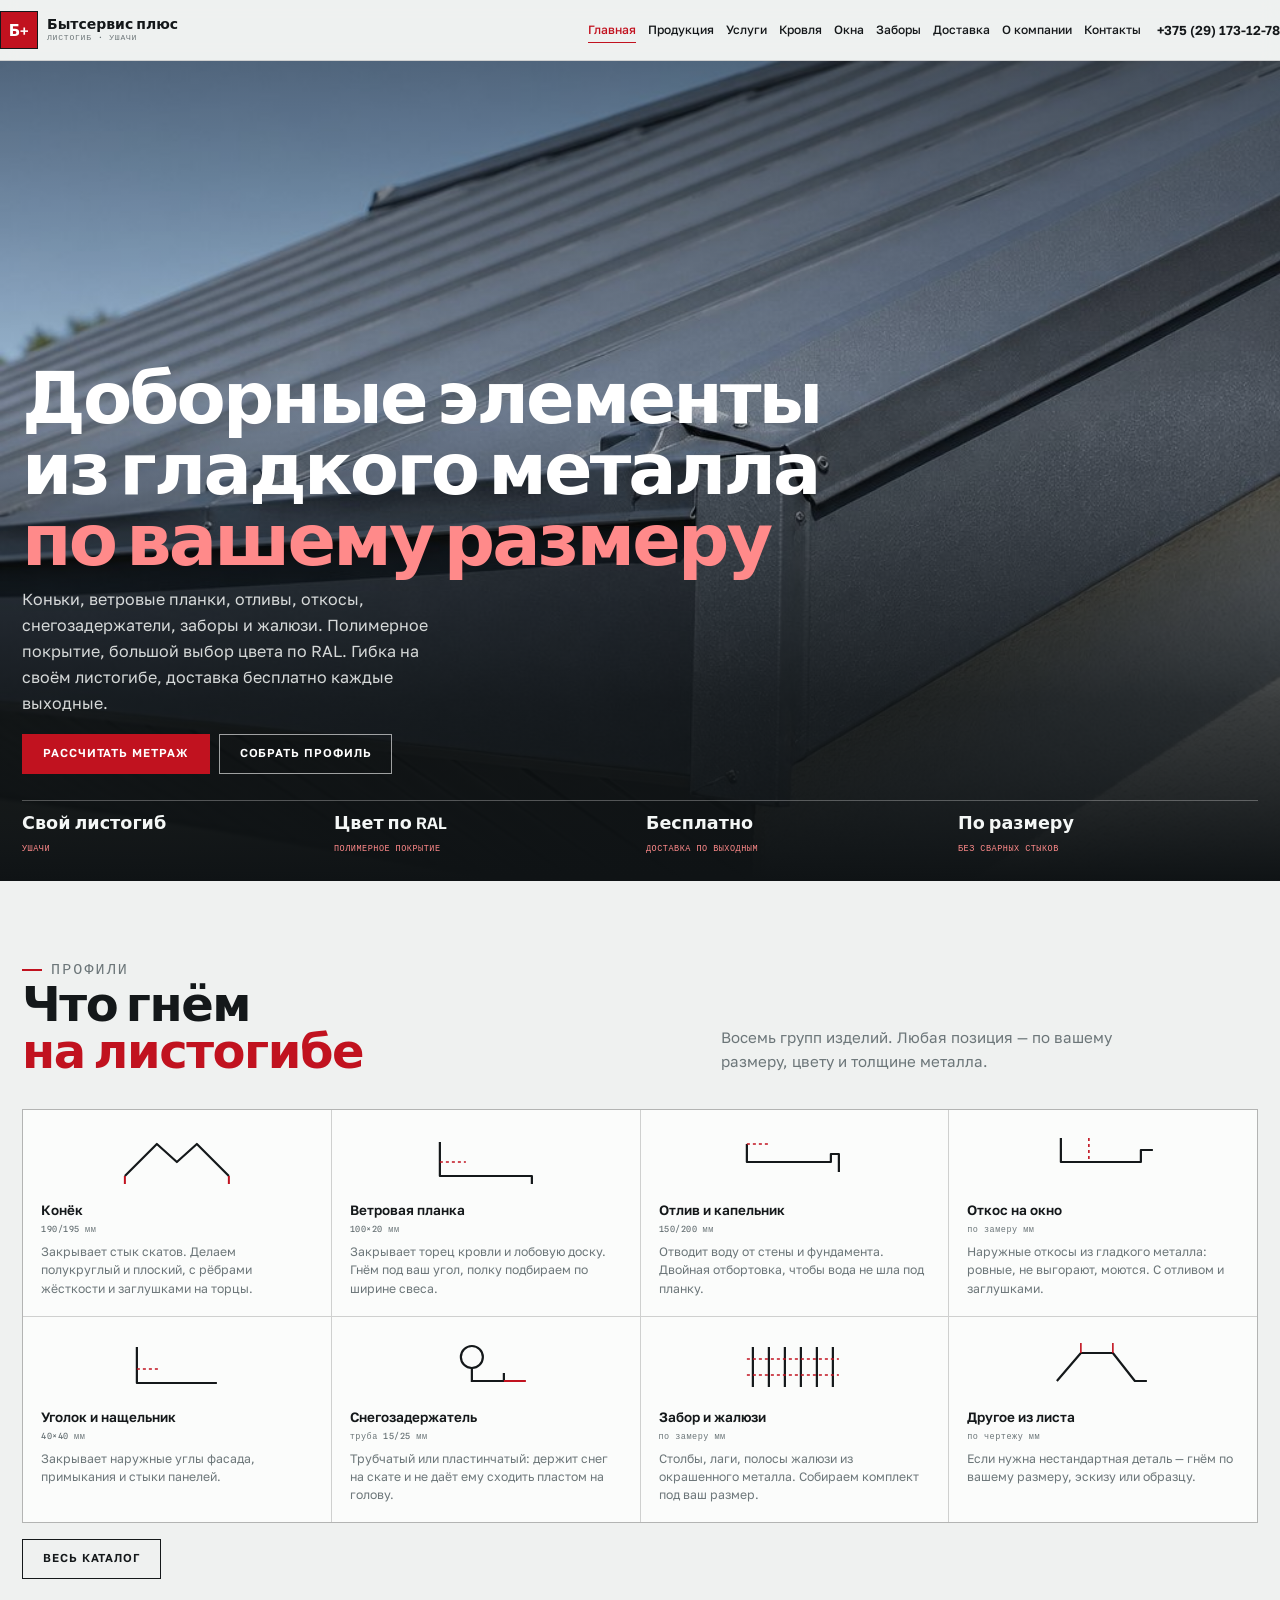
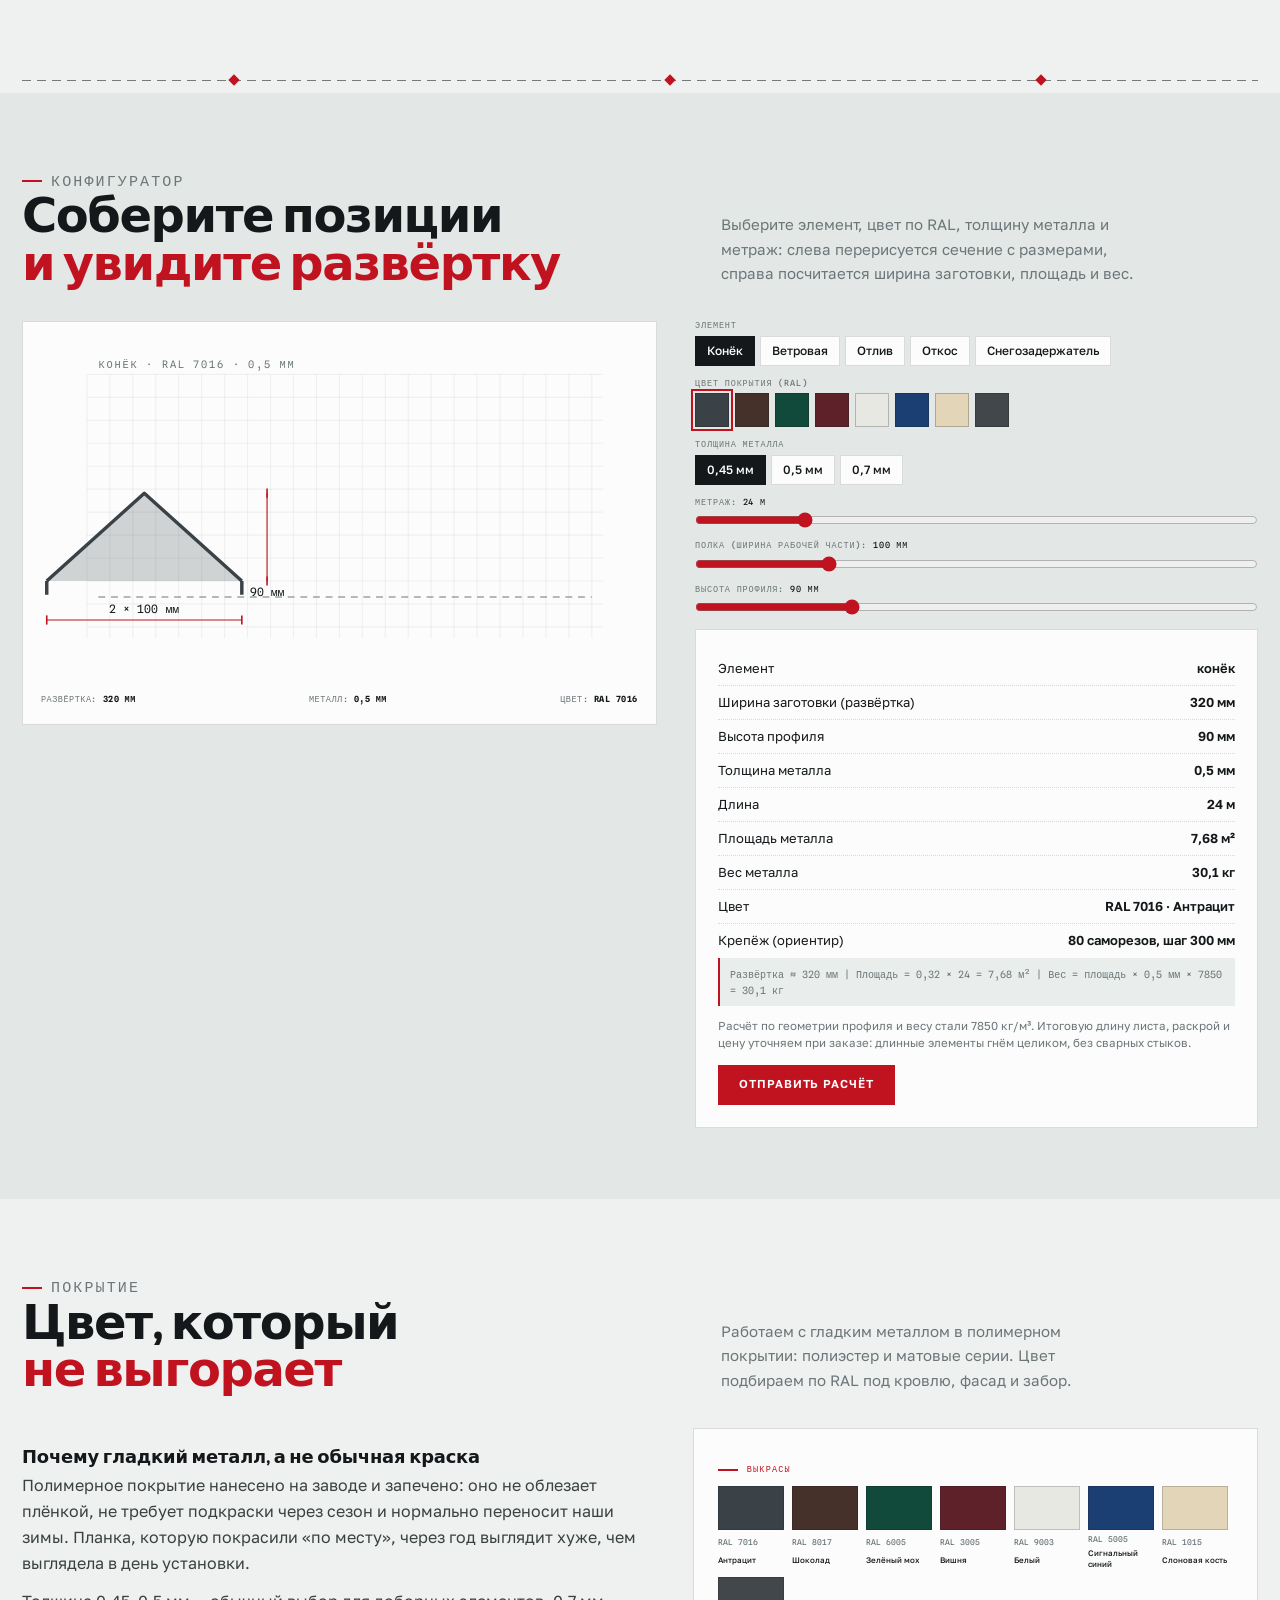
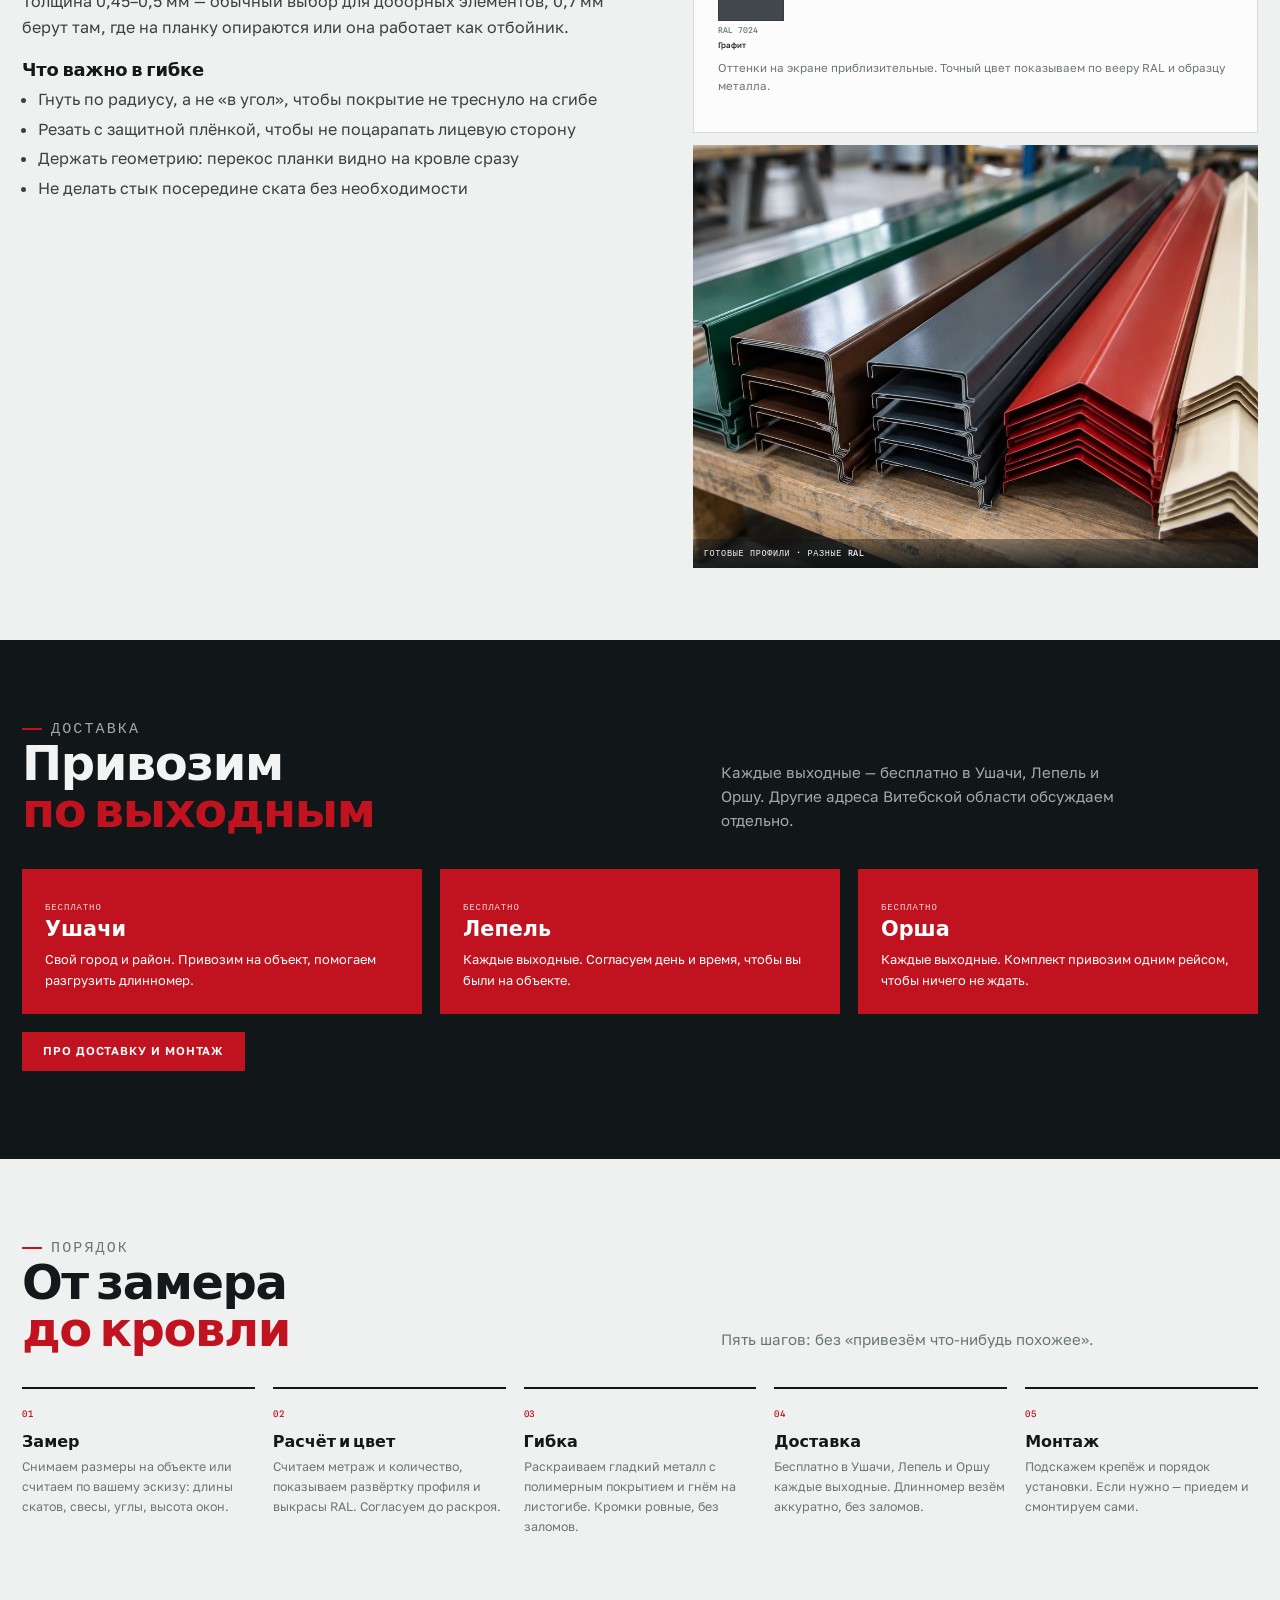
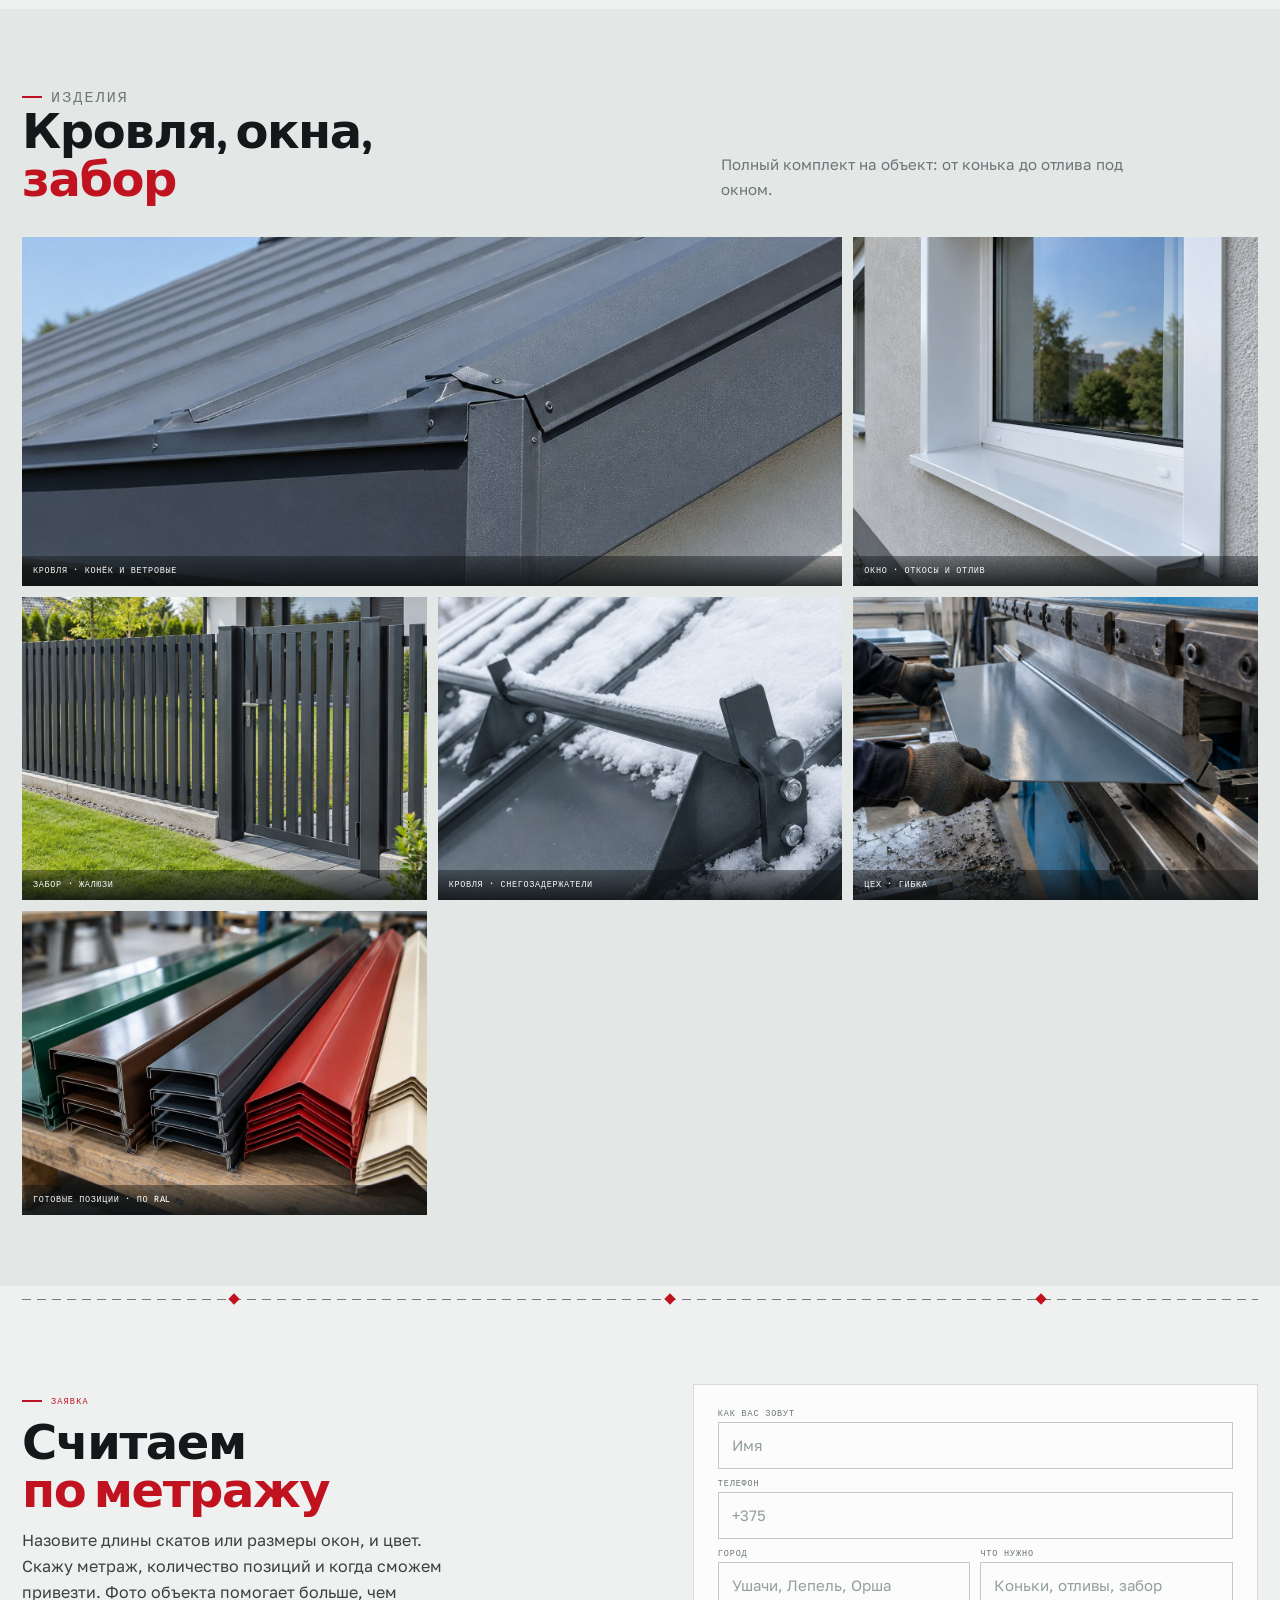
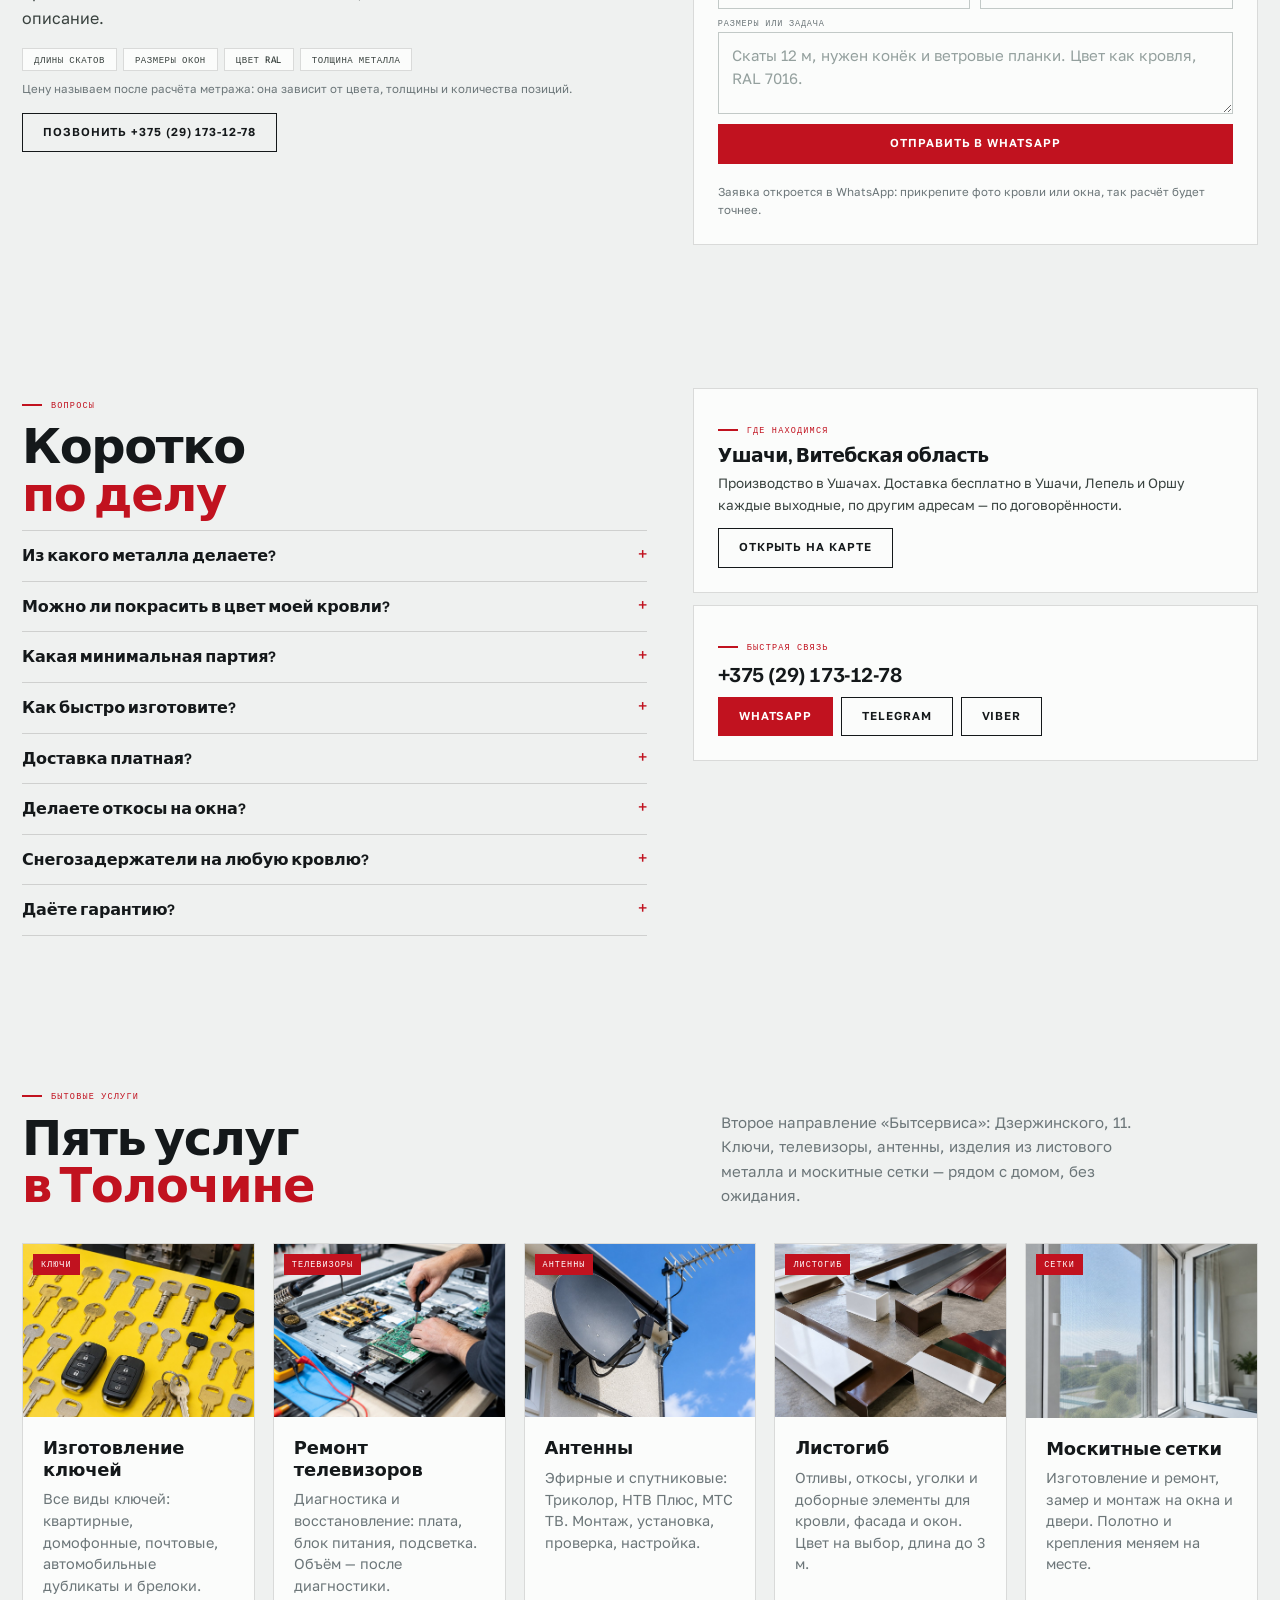
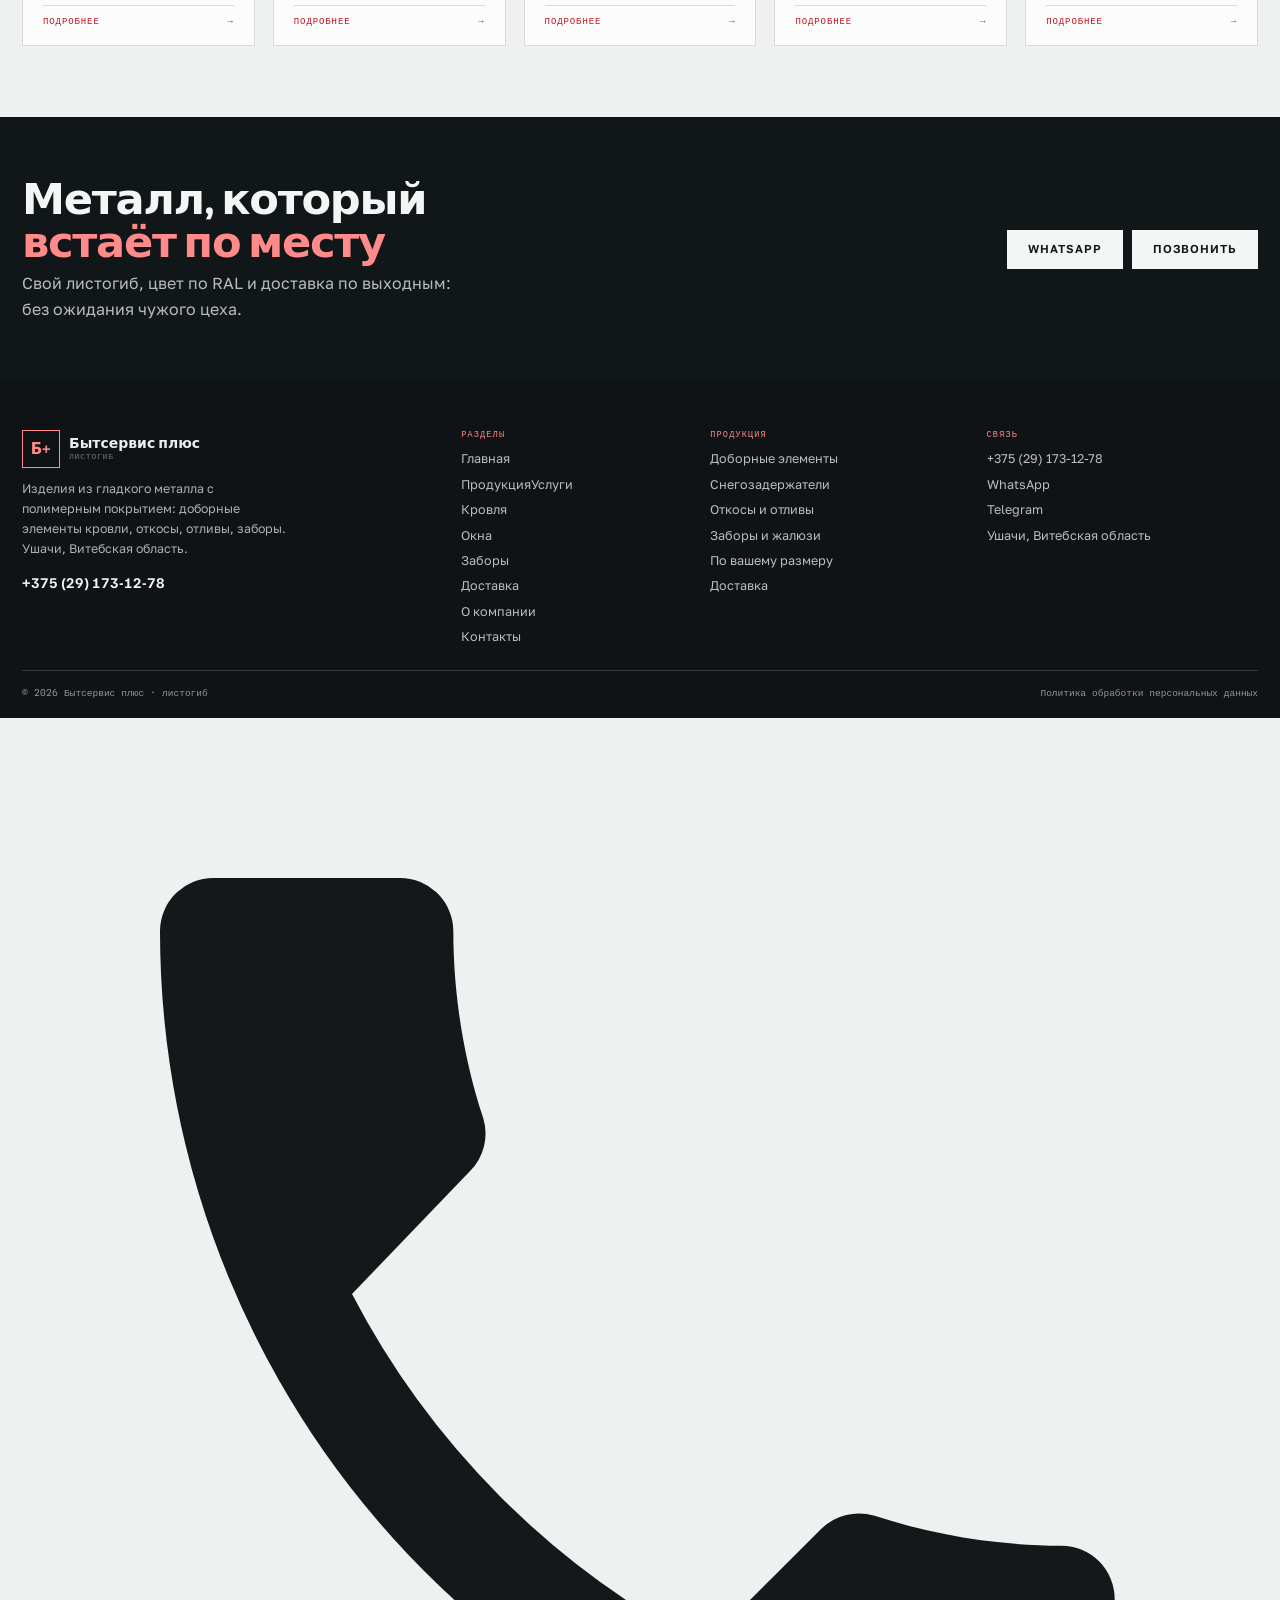
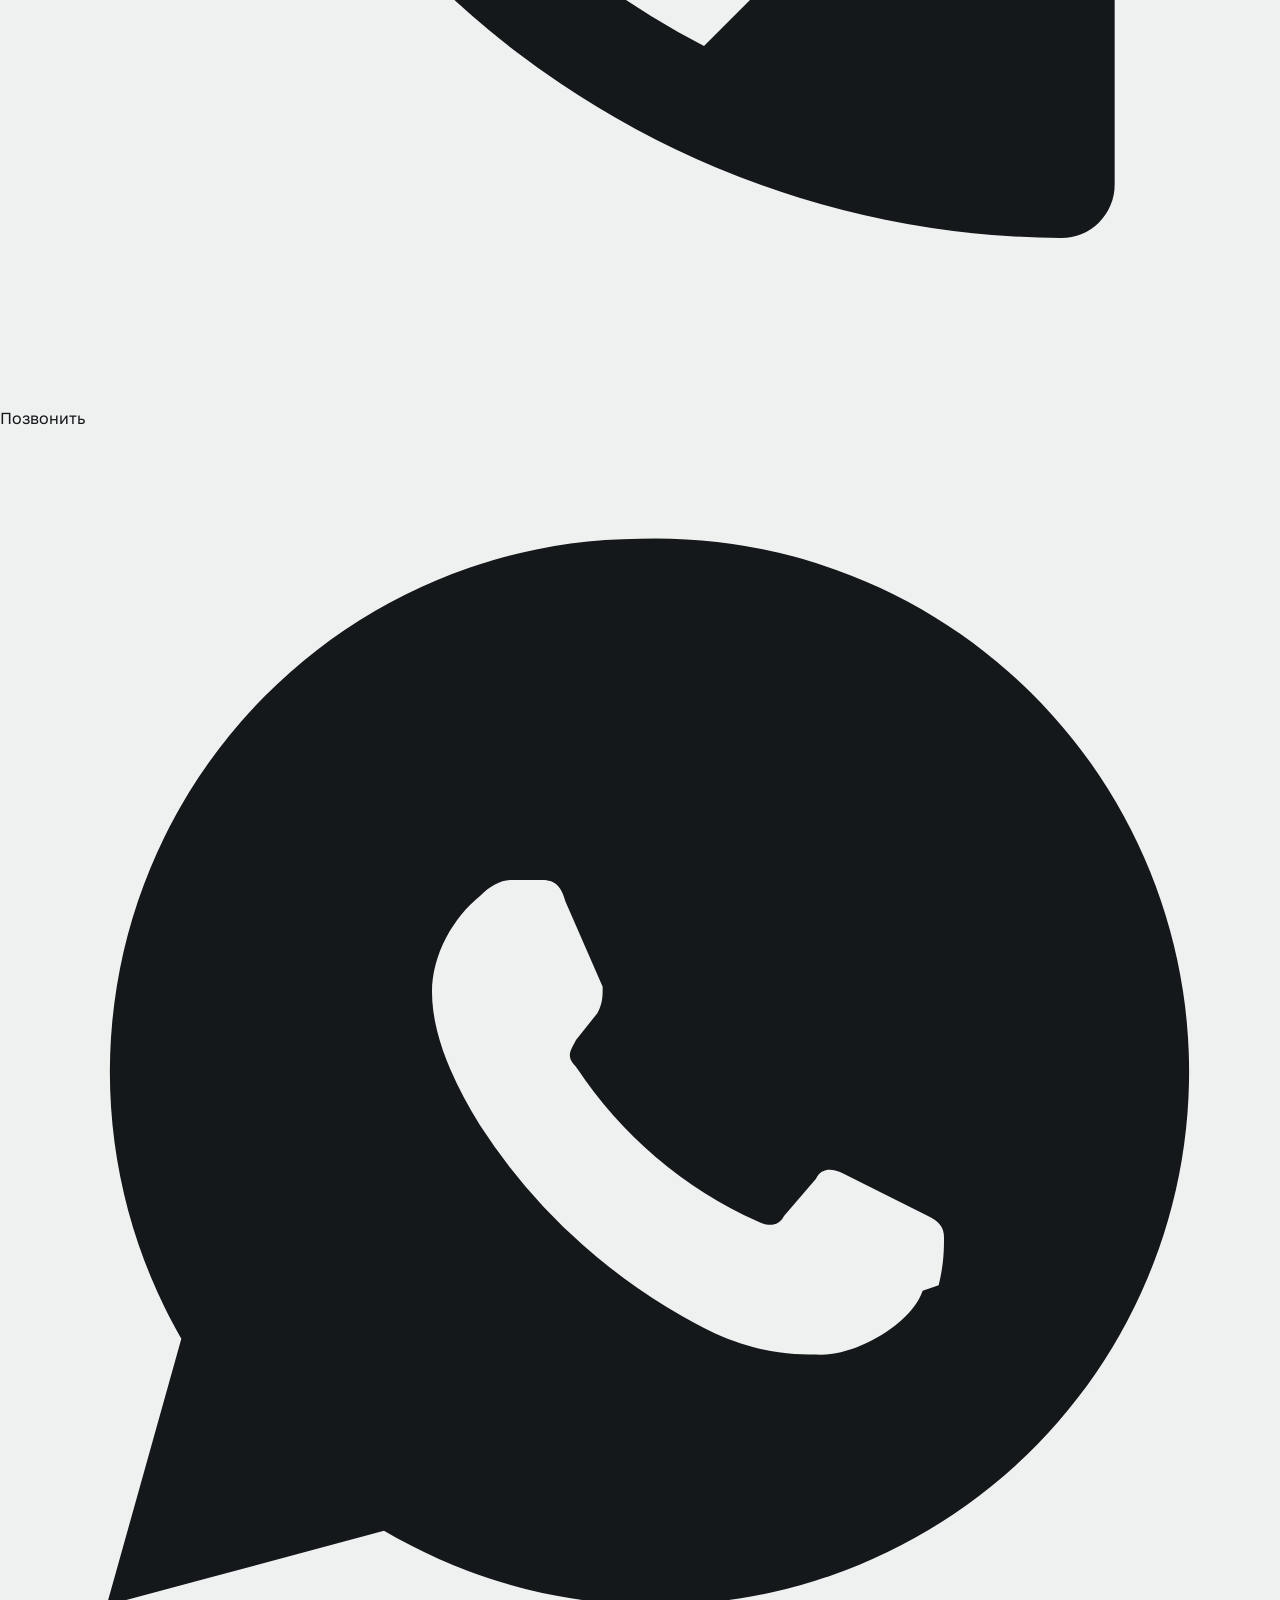
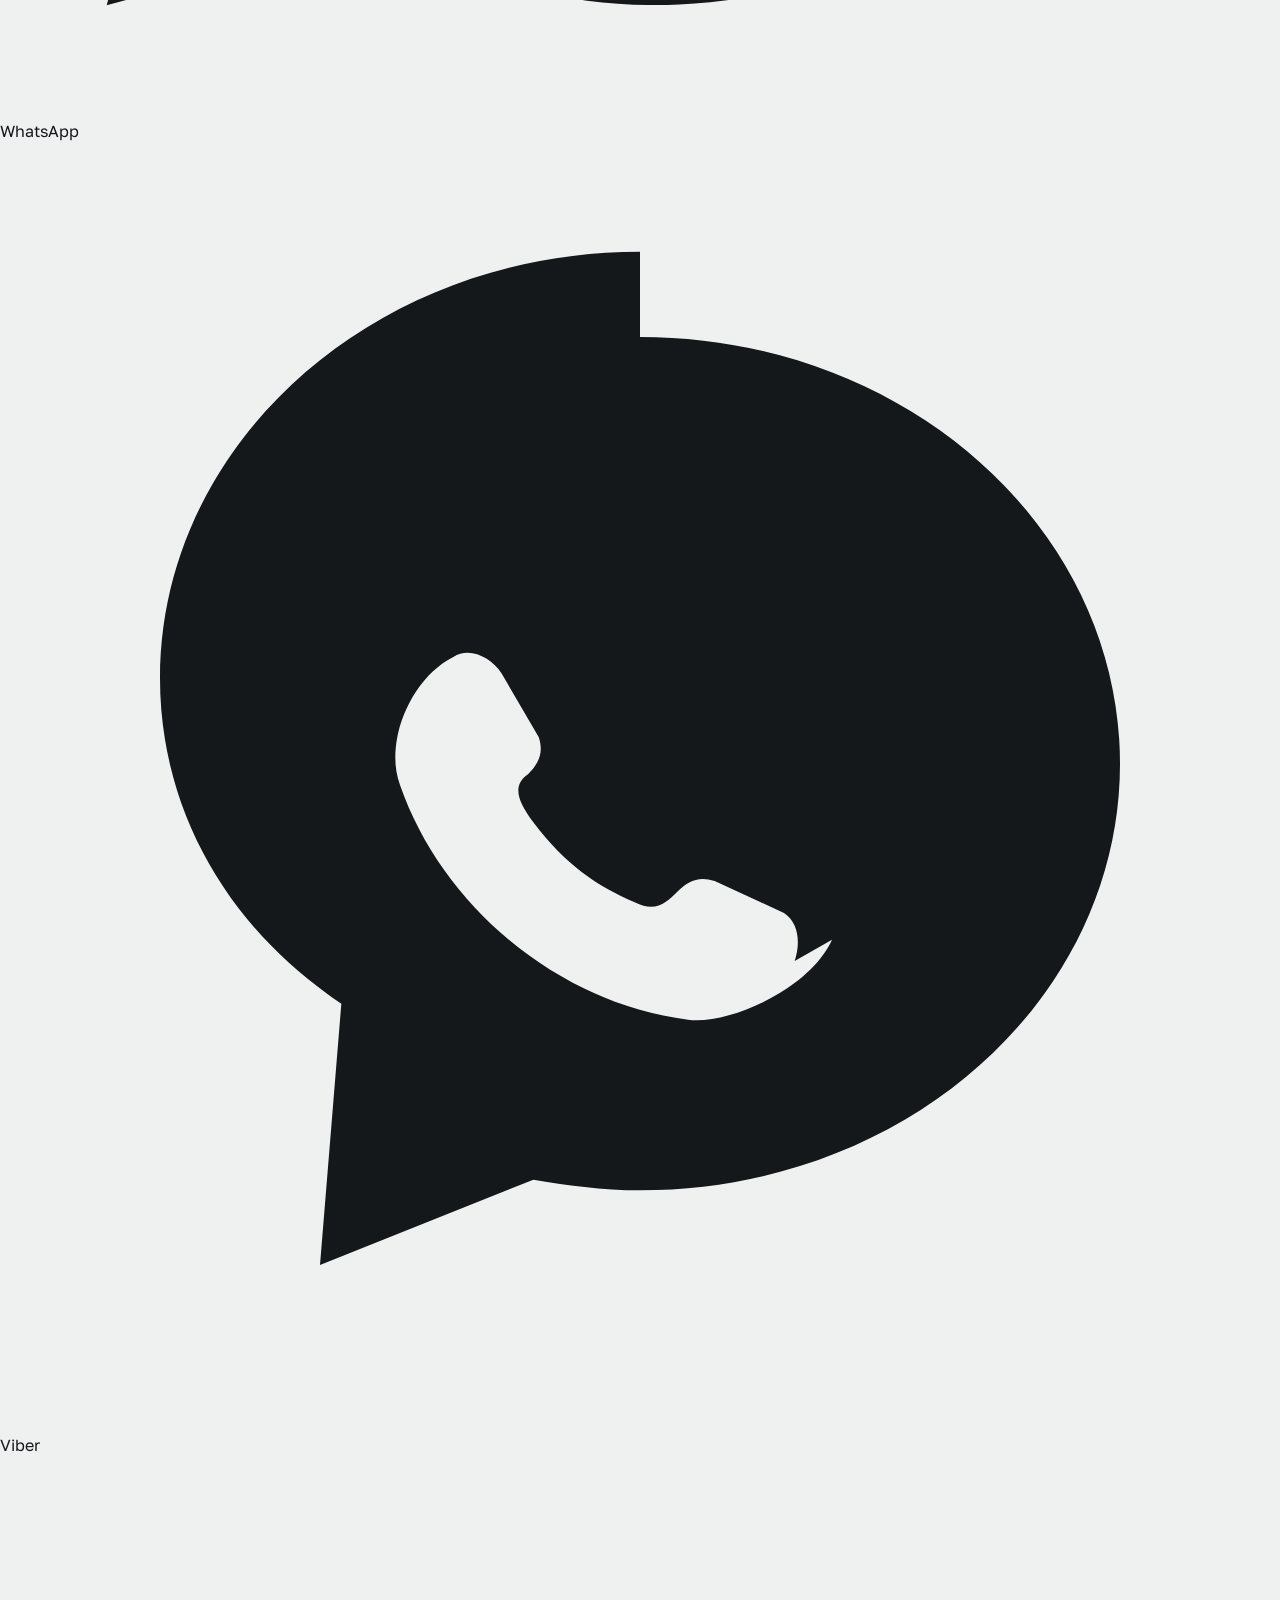
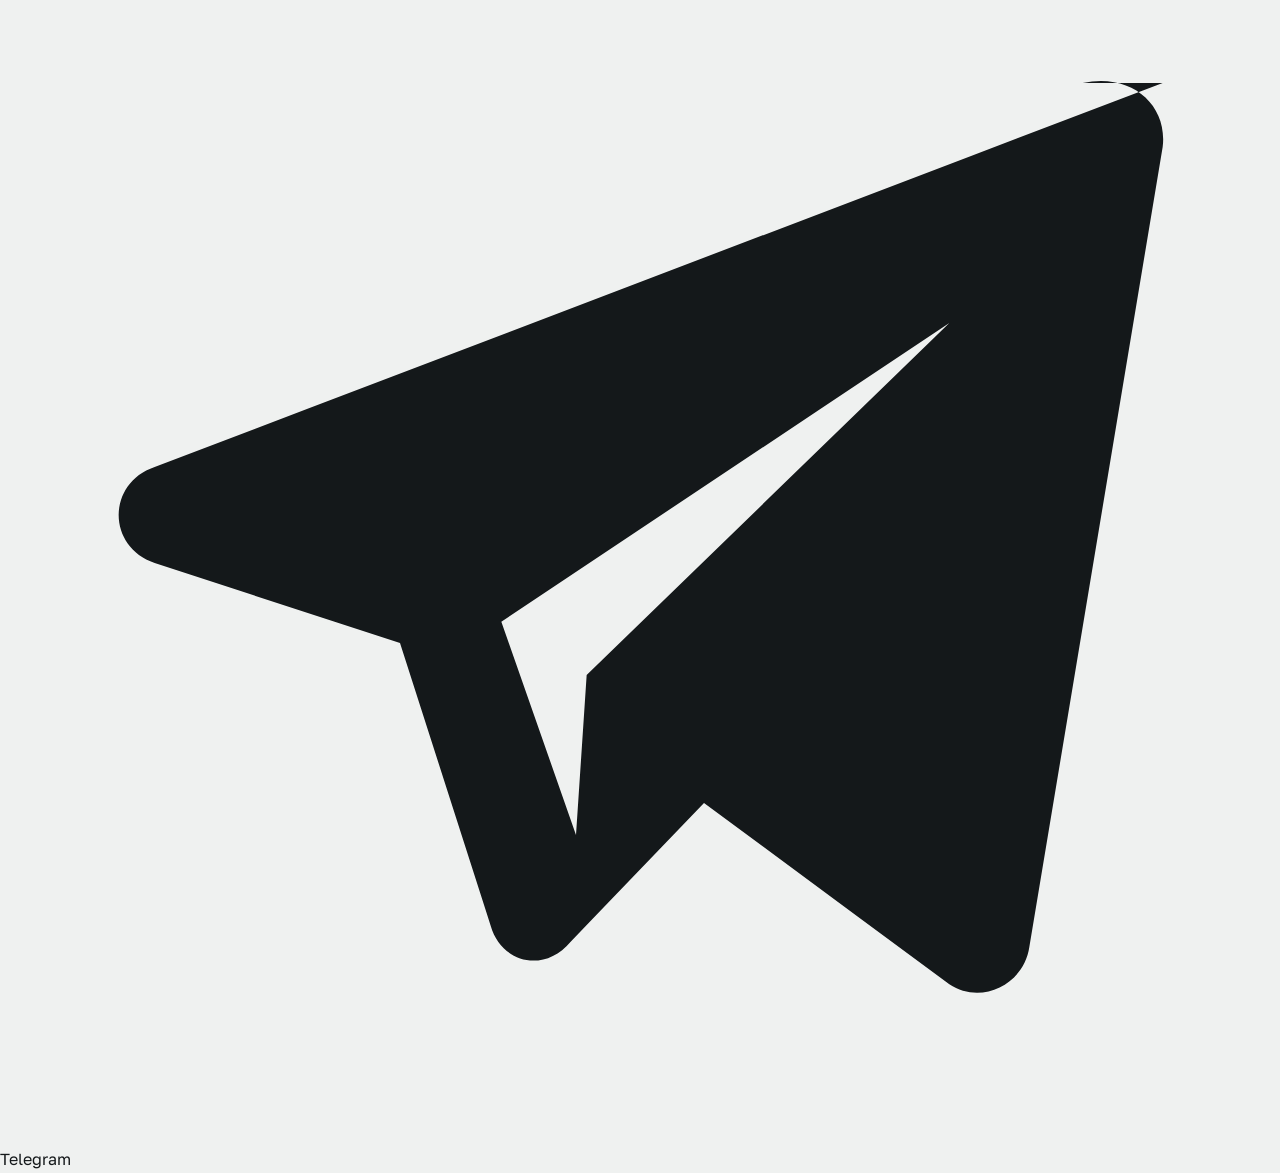
==== commit 5c92cd22: "Услуги Толочина: добавлены листогиб (отливы, откосы, уголки, доборные элементы, до 3 м) и москитные " ====
--- a/index.html
+++ b/index.html
@@ -67,7 +67,7 @@
 <link rel="preconnect" href="https://fonts.googleapis.com">
 <link rel="preconnect" href="https://fonts.gstatic.com" crossorigin>
 <link href="https://fonts.googleapis.com/css2?family=Familjen+Grotesk:wght@600;700&family=Golos+Text:wght@400;500;600&family=Spline+Sans+Mono:wght@400;500&display=swap" rel="stylesheet">
-<link rel="stylesheet" href="assets/css/style.v2.css">
+<link rel="stylesheet" href="assets/css/style.v3.css">
 <link rel="icon" href="assets/img/favicon.svg" type="image/svg+xml">
 </head>
 <body>
@@ -251,8 +251,8 @@
 
 
 <section class="section"><div class="wrap">
-<div class="sec-head"><div><span class="eyebrow">бытовые услуги</span><h2 class="h2">Ещё услуги<br><em>в Толочине</em></h2></div>
-<p>Второе направление «Бытсервиса»: Дзержинского, 11. Ключи, ремонт телевизоров и антенны — рядом с домом, без ожидания.</p></div>
+<div class="sec-head"><div><span class="eyebrow">бытовые услуги</span><h2 class="h2">Пять услуг<br><em>в Толочине</em></h2></div>
+<p>Второе направление «Бытсервиса»: Дзержинского, 11. Ключи, телевизоры, антенны, изделия из листового металла и москитные сетки — рядом с домом, без ожидания.</p></div>
 <div class="svc-grid">
 <article class="svc"><a class="svc__img" href="uslugi.html#klyuchi" aria-label="Изготовление ключей"><img src="assets/img/keys.jpg" alt="Заготовки ключей" loading="lazy"><span class="svc__tag">ключи</span></a>
 <div class="svc__b"><h3>Изготовление ключей</h3><p>Все виды ключей: квартирные, домофонные, почтовые, автомобильные дубликаты и брелоки.</p><a class="svc__more" href="uslugi.html"><span>Подробнее</span><span>→</span></a></div></article>
@@ -260,6 +260,10 @@
 <div class="svc__b"><h3>Ремонт телевизоров</h3><p>Диагностика и восстановление: плата, блок питания, подсветка. Объём — после диагностики.</p><a class="svc__more" href="uslugi.html"><span>Подробнее</span><span>→</span></a></div></article>
 <article class="svc"><a class="svc__img" href="uslugi.html#ant" aria-label="Антенны"><img src="assets/img/antenna.jpg" alt="Спутниковая антенна" loading="lazy"><span class="svc__tag">антенны</span></a>
 <div class="svc__b"><h3>Антенны</h3><p>Эфирные и спутниковые: Триколор, НТВ Плюс, МТС ТВ. Монтаж, установка, проверка, настройка.</p><a class="svc__more" href="uslugi.html"><span>Подробнее</span><span>→</span></a></div></article>
+<article class="svc"><a class="svc__img" href="uslugi.html#listogib" aria-label="Изделия из листового металла"><img src="assets/img/metal.jpg" alt="Отливы, уголки и доборные элементы" loading="lazy"><span class="svc__tag">листогиб</span></a>
+<div class="svc__b"><h3>Листогиб</h3><p>Отливы, откосы, уголки и доборные элементы для кровли, фасада и окон. Цвет на выбор, длина до 3 м.</p><a class="svc__more" href="uslugi.html#listogib"><span>Подробнее</span><span>→</span></a></div></article>
+<article class="svc"><a class="svc__img" href="uslugi.html#setki" aria-label="Москитные сетки"><img src="assets/img/net.jpg" alt="Москитная сетка на окне" loading="lazy"><span class="svc__tag">сетки</span></a>
+<div class="svc__b"><h3>Москитные сетки</h3><p>Изготовление и ремонт, замер и монтаж на окна и двери. Полотно и крепления меняем на месте.</p><a class="svc__more" href="uslugi.html#setki"><span>Подробнее</span><span>→</span></a></div></article>
 </div>
 </div></section>
 <section class="cta"><div class="wrap cta__in">
--- a/assets/css/style.v3.css
+++ b/assets/css/style.v3.css
@@ -0,0 +1,182 @@
+
+.section{padding:clamp(44px,5.6vw,86px) 0}
+.section--dim{background:var(--bg2)}
+.section--dark{background:#111618;color:#F1F4F3}
+.section--dark .sec-head p{color:rgba(241,244,243,.66)}
+/* линия сгиба */
+.fold{height:26px;max-width:var(--max);margin:0 auto;padding:0 var(--pad);position:relative}
+.fold::before{content:'';position:absolute;left:var(--pad);right:var(--pad);top:50%;height:1px;background:repeating-linear-gradient(90deg,var(--ink) 0 9px,transparent 9px 15px);opacity:.55}
+.fold i{position:absolute;top:calc(50% - 4px);width:8px;height:8px;background:var(--red);transform:rotate(45deg)}
+
+.eyebrow{display:inline-flex;align-items:center;gap:9px;font:500 8.5px/1 var(--m);letter-spacing:.14em;text-transform:uppercase;color:var(--red);margin:0 0 12px}
+.eyebrow::before{content:'';width:20px;height:2px;background:var(--red)}
+.h2{font-size:clamp(1.7rem,4.1vw,3rem)}
+.h2 em{font-style:normal;color:var(--red)}
+.sec-head{display:grid;grid-template-columns:minmax(0,1.1fr) minmax(0,.9fr);gap:clamp(12px,3.4vw,44px);align-items:end;margin-bottom:clamp(20px,2.8vw,36px)}
+.sec-head p{margin:0;color:var(--zinc);font-size:.94rem;max-width:46ch}
+
+/* профили */
+.profiles{display:grid;grid-template-columns:repeat(4,minmax(0,1fr));gap:1px;background:var(--line);border:1px solid var(--line)}
+.prof{background:var(--white);padding:clamp(12px,1.6vw,18px);display:flex;flex-direction:column;transition:.16s}
+.prof:hover{background:#fff}
+.prof svg{width:100%;height:64px;margin-bottom:10px}
+.prof b{font:600 13.5px/1.25 var(--b)}
+.prof span{font:500 8.5px/1.5 var(--m);color:var(--zinc);letter-spacing:.06em;margin-top:4px}
+.prof p{margin:7px 0 0;font-size:12.2px;color:var(--zinc);line-height:1.5}
+
+/* конфигуратор */
+.cfg{display:grid;grid-template-columns:minmax(0,1.06fr) minmax(0,.94fr);gap:clamp(16px,3vw,40px);align-items:start}
+.stage{border:1px solid var(--line);background:var(--white);padding:clamp(10px,1.6vw,18px)}
+.stage svg{width:100%;height:auto;display:block}
+.ctrl{display:grid;gap:13px}
+.crow{display:grid;gap:6px}
+.crow>label{font:500 8.5px/1 var(--m);letter-spacing:.1em;text-transform:uppercase;color:var(--zinc)}
+.crow>label b{color:var(--ink);font-weight:500}
+.seg{display:flex;flex-wrap:wrap;gap:5px}
+.seg button{padding:8px 11px;border:1px solid var(--line);background:var(--white);font:500 12px/1 var(--b);color:var(--ink);cursor:pointer;transition:.14s}
+.seg button:hover{border-color:var(--ink)}
+.seg button[aria-pressed="true"]{background:var(--ink);color:#fff;border-color:var(--ink)}
+.rng{width:100%;accent-color:#C1121F;margin:0}
+.out{border:1px solid var(--line);background:var(--white);padding:clamp(15px,2vw,22px)}
+.swatches{display:flex;flex-wrap:wrap;gap:6px}
+.sw{width:34px;height:34px;border:1px solid rgba(20,24,26,.25);cursor:pointer;position:relative;transition:.14s}
+.sw[aria-pressed="true"]{outline:2px solid var(--red);outline-offset:2px}
+.sw span{position:absolute;inset:auto 0 -18px 0;display:none}
+.spec{width:100%;border-collapse:collapse;font-size:13px}
+.spec td{padding:6px 0;border-bottom:1px dotted var(--line);vertical-align:top}
+.spec td:last-child{text-align:right;font-weight:600;white-space:nowrap}
+.spec tr:last-child td{border-bottom:0}
+.note{font-size:11.5px;color:var(--zinc);margin:10px 0 12px;line-height:1.55}
+.formula{font:400 10px/1.6 var(--m);color:var(--zinc);background:#E9EDEB;border-left:2px solid var(--red);padding:8px 10px;margin:0 0 12px}
+
+/* доставка */
+.towns{display:grid;grid-template-columns:repeat(3,minmax(0,1fr));gap:clamp(10px,1.6vw,18px)}
+.town{border:1px solid rgba(241,244,243,.22);padding:clamp(15px,2vw,22px);background:rgba(255,255,255,.04)}
+.town b{display:block;font:700 1.3rem/1.1 var(--d);color:#fff;margin-bottom:6px}
+.town span{font:500 9px/1 var(--m);letter-spacing:.1em;text-transform:uppercase;color:#FF8A8A}
+.town p{margin:9px 0 0;font-size:12.8px;color:rgba(241,244,243,.74)}
+.town--free{background:var(--red);border-color:var(--red)}
+.town--free b,.town--free p{color:#fff}
+.town--free span{color:rgba(255,255,255,.82)}
+
+.steps{display:grid;grid-template-columns:repeat(5,minmax(0,1fr));gap:clamp(8px,1.4vw,18px)}
+.step{border-top:2px solid var(--ink);padding-top:10px}
+.step span{font:500 9px/1 var(--m);color:var(--red);letter-spacing:.1em}
+.step b{display:block;font:700 1rem/1.2 var(--d);margin:7px 0 5px}
+.step p{margin:0;font-size:12.4px;color:var(--zinc)}
+.section--dark .step{border-color:#FF8A8A}
+.section--dark .step p{color:rgba(241,244,243,.7)}
+
+.gal{display:grid;grid-template-columns:repeat(3,minmax(0,1fr));gap:clamp(6px,1vw,11px)}
+.gal figure{margin:0;position:relative;overflow:hidden;background:#DDE2E1}
+.gal img{width:100%;height:100%;object-fit:cover;aspect-ratio:4/3;transition:transform .6s}
+.gal figure:hover img{transform:scale(1.035)}
+.gal figcaption{position:absolute;left:0;right:0;bottom:0;padding:9px 11px;background:linear-gradient(180deg,rgba(12,16,18,.4),rgba(12,16,18,.88));color:#F4F7F6;font:500 8.5px/1.4 var(--m);letter-spacing:.08em;text-transform:uppercase}
+.gal figure.wide{grid-column:span 2}.gal figure.wide img{aspect-ratio:8/3.4}
+
+.form{display:grid;gap:10px}
+.form label{display:grid;gap:5px;font:500 8.5px/1 var(--m);letter-spacing:.1em;text-transform:uppercase;color:var(--zinc)}
+.form input,.form textarea,.form select{font:15px/1.5 var(--b);padding:11px 13px;border:1px solid #C2C9C7;background:var(--white);color:var(--ink);width:100%}
+.form input::placeholder,.form textarea::placeholder{color:#94A09E}
+.form input:focus,.form textarea:focus{outline:2px solid var(--red);outline-offset:-1px;border-color:var(--red)}
+.form textarea{min-height:82px;resize:vertical}
+.form .row2{display:grid;grid-template-columns:1fr 1fr;gap:10px}
+.hint{font-size:11.5px;color:var(--zinc);line-height:1.55;margin:10px 0 0}
+.faq{border-top:1px solid var(--line)}
+.faq details{border-bottom:1px solid var(--line)}
+.faq summary{list-style:none;cursor:pointer;padding:14px 0;display:flex;gap:10px;font:700 1rem/1.35 var(--d);letter-spacing:-.01em}
+.faq summary::-webkit-details-marker{display:none}
+.faq summary::after{content:'+';margin-left:auto;font:400 17px/1 var(--b);color:var(--red)}
+.faq details[open] summary::after{content:'–'}
+.faq p{margin:0 0 14px;color:#39423F;font-size:.92rem;max-width:74ch}
+.cta{background:#111618;color:#F3F6F5;padding:clamp(34px,4.6vw,66px) 0}
+.cta__in{display:grid;grid-template-columns:minmax(0,1.1fr) minmax(0,.9fr);gap:clamp(14px,3.4vw,40px);align-items:center}
+.cta h2{font-size:clamp(1.6rem,3.7vw,2.7rem)}
+.cta h2 em{font-style:normal;color:#FF8A8A}
+.cta p{color:rgba(243,246,245,.74);margin:9px 0 0;max-width:44ch}
+.cta__acts{display:flex;flex-wrap:wrap;gap:9px;justify-content:flex-end}
+.cta .btn--light{background:#F3F6F5;color:#14181A;border-color:#F3F6F5}
+.cta .btn--light:hover{background:var(--red);border-color:var(--red);color:#fff}
+.footer{background:#0F1315;color:#E9EDEC;padding:clamp(30px,3.8vw,52px) 0 18px}
+.footer__top{display:grid;grid-template-columns:1.5fr .8fr .9fr 1fr;gap:clamp(12px,2.6vw,32px);padding-bottom:22px;border-bottom:1px solid rgba(233,237,236,.18)}
+.footer__top>*{min-width:0}
+.footer h4{font:500 8.5px/1 var(--m);letter-spacing:.14em;text-transform:uppercase;color:#FF8A8A;margin:0 0 11px}
+.footer ul{list-style:none;margin:0;padding:0;display:grid;gap:5px;font-size:12.6px;color:rgba(233,237,236,.78)}
+.footer a:hover{color:#FF8A8A}
+.footer__about p{font-size:12.4px;color:rgba(233,237,236,.72);margin:11px 0;max-width:34ch}
+.footer__tel{font:700 15px/1 var(--d);color:#F3F6F5}
+.logo--f .logo__mark{border-color:#FF8A8A;background:transparent;color:#FF8A8A}
+.footer__bottom{display:flex;flex-wrap:wrap;gap:8px;justify-content:space-between;padding-top:14px;font:400 9.5px/1.6 var(--m);color:rgba(233,237,236,.6)}
+
+.phero{position:relative;min-height:clamp(300px,44vh,440px);display:flex;align-items:flex-end;overflow:hidden;background:#0F1315}
+.phero img{position:absolute;inset:0;width:100%;height:100%;object-fit:cover}
+.phero::after{content:'';position:absolute;inset:0;background:linear-gradient(180deg,rgba(12,16,18,.44),rgba(12,16,18,.9))}
+.phero__in{position:relative;z-index:2;padding:clamp(22px,3.2vw,42px) 0;color:#fff}
+.phero h1{font-size:clamp(1.8rem,4.8vw,3.5rem);color:#fff}
+.phero h1 em{font-style:normal;color:#FF8A8A}
+.phero p{margin:9px 0 0;color:rgba(255,255,255,.78);max-width:52ch}
+.crumbs{font:500 8.5px/1 var(--m);letter-spacing:.1em;text-transform:uppercase;color:rgba(255,255,255,.5);margin-bottom:11px}
+.two{display:grid;grid-template-columns:minmax(0,1.05fr) minmax(0,.95fr);gap:clamp(16px,3.6vw,48px);align-items:start}
+.prose p{margin:0 0 12px;color:#39423F;max-width:66ch}
+.prose h3{font-size:1.12rem;margin:20px 0 8px;letter-spacing:-.01em}
+.prose ul{padding-left:16px;margin:0 0 12px;color:#39423F}
+.prose li{margin-bottom:4px}
+.anchor{scroll-margin-top:90px}
+.chips{display:flex;flex-wrap:wrap;gap:6px;margin:12px 0 0}
+.chip{padding:6px 11px;border:1px solid var(--line);font:500 9px/1 var(--m);letter-spacing:.06em;text-transform:uppercase;color:#39423F;background:var(--white)}
+.card{background:var(--white);border:1px solid var(--line);padding:clamp(15px,2vw,24px)}
+.rows{border-top:1px solid var(--line)}
+.row{display:grid;grid-template-columns:58px minmax(0,1fr) auto;gap:clamp(8px,2vw,22px);align-items:start;padding:clamp(14px,1.9vw,20px) 0;border-bottom:1px solid var(--line)}
+.row__no{font:500 9px/1 var(--m);color:var(--red);letter-spacing:.1em}
+.row h3{font-size:clamp(1rem,1.9vw,1.32rem);margin-bottom:4px}
+.row p{margin:0;font-size:13.2px;color:var(--zinc);max-width:62ch}
+.row__d{font:500 9px/1 var(--m);color:var(--zinc);letter-spacing:.06em;white-space:nowrap;align-self:center}
+@media (max-width:640px){.row{grid-template-columns:44px minmax(0,1fr)}.row__d{display:none}}
+
+@media (max-width:1024px){.cfg,.two,.cta__in,.sec-head{grid-template-columns:minmax(0,1fr)}
+.profiles{grid-template-columns:1fr 1fr}.steps{grid-template-columns:1fr 1fr}.towns{grid-template-columns:minmax(0,1fr)}
+.gal{grid-template-columns:1fr 1fr}.gal figure.wide{grid-column:span 2}
+.footer__top{grid-template-columns:1fr 1fr}.cta__acts{justify-content:flex-start}.steps .step:nth-child(5){grid-column:span 2}}
+@media (max-width:720px){:root{--pad:15px}
+.spec{table-layout:fixed;width:100%}.spec td:last-child{white-space:normal;text-align:right}
+.gal{grid-template-columns:minmax(0,1fr)}.gal figure.wide{grid-column:auto}.gal figure.wide img{aspect-ratio:4/3}
+.steps{grid-template-columns:minmax(0,1fr)}.steps .step:nth-child(5){grid-column:auto}
+.footer__top,.form .row2{grid-template-columns:minmax(0,1fr)}
+.sw{width:30px;height:30px}
+.mbar{position:fixed;left:0;right:0;bottom:0;z-index:60;display:grid;grid-template-columns:repeat(4,1fr);gap:1px;background:#2B3235}
+.mbar a{display:flex;flex-direction:column;align-items:center;gap:3px;padding:8px 2px 7px;background:#111618;font:500 10px/1 var(--b);color:rgba(243,246,245,.92)}
+.mbar svg{width:19px;height:19px}
+.mbar a:first-child{color:#FF8A8A}
+.mbar a:nth-child(2) svg{color:#25D366}.mbar a:nth-child(3) svg{color:#7360F2}.mbar a:nth-child(4) svg{color:#229ED9}
+body{padding-bottom:56px}}
+
+
+/* === бытовые услуги (Толочин) === */
+.svc-grid{display:grid;grid-template-columns:repeat(auto-fit,minmax(212px,1fr));gap:clamp(10px,1.6vw,18px)}
+.svc{background:var(--white);border:1px solid var(--line);display:flex;flex-direction:column;min-width:0;transition:transform .2s,box-shadow .2s}
+.svc:hover{transform:translateY(-2px);box-shadow:0 14px 30px rgba(20,24,26,.09)}
+.svc__img{position:relative;overflow:hidden;background:#DDE2E1}
+.svc__img img{width:100%;height:100%;object-fit:cover;aspect-ratio:4/3;display:block;transition:transform .6s}
+.svc:hover .svc__img img{transform:scale(1.05)}
+.svc__tag{position:absolute;left:10px;top:10px;background:var(--red);color:#fff;font:500 8.5px/1 var(--m);letter-spacing:.12em;text-transform:uppercase;padding:6px 8px}
+.svc__b{padding:clamp(13px,1.8vw,20px);display:flex;flex-direction:column;gap:8px;flex:1}
+.svc__b h3{font:700 1.12rem/1.2 var(--d);margin:0;letter-spacing:-.01em}
+.svc__b p{margin:0;font-size:.9rem;color:var(--zinc);line-height:1.5}
+.svc__b ul{margin:0;padding-left:15px;color:#39423F;font-size:.88rem;line-height:1.5}
+.svc__more{margin-top:auto;padding-top:10px;font:500 9px/1 var(--m);letter-spacing:.1em;text-transform:uppercase;color:var(--red);border-top:1px solid var(--line);display:flex;justify-content:space-between;align-items:center;gap:8px}
+.svc__more:hover{color:var(--red2)}
+.svc-block{display:grid;grid-template-columns:minmax(0,1fr) minmax(0,1fr);gap:clamp(14px,3.2vw,42px);align-items:center}
+.svc-block+.svc-block{margin-top:clamp(24px,4vw,54px);padding-top:clamp(24px,4vw,54px);border-top:1px solid var(--line)}
+.svc-block:nth-child(even) .svc-block__media{order:-1}
+.svc-block__media{position:relative;overflow:hidden;border:1px solid var(--line);background:#DDE2E1}
+.svc-block__media img{width:100%;height:100%;object-fit:cover;aspect-ratio:4/3;display:block}
+.svc-block__cap{position:absolute;left:0;bottom:0;background:rgba(17,22,24,.86);color:#fff;font:500 8.5px/1 var(--m);letter-spacing:.1em;text-transform:uppercase;padding:7px 10px}
+.svc-block__b h3{font:700 clamp(1.25rem,2.4vw,1.85rem)/1.15 var(--d);margin:0 0 8px;letter-spacing:-.02em}
+.svc-block__b p{margin:0 0 10px;color:#39423F;font-size:.95rem;max-width:52ch}
+.svc-block__b ul{margin:0 0 12px;padding-left:16px;color:#39423F;font-size:.92rem;line-height:1.6}
+.svc-block__b li{margin-bottom:3px}
+.svc-num{font:500 9px/1 var(--m);letter-spacing:.12em;color:var(--red);display:block;margin-bottom:9px}
+@media (max-width:1024px){.svc-grid{grid-template-columns:1fr 1fr}.svc-block{grid-template-columns:minmax(0,1fr)}.svc-block:nth-child(even) .svc-block__media{order:0}}
+@media (max-width:720px){.svc-grid{grid-template-columns:minmax(0,1fr)}}
+@media (max-width:1280px){.header__in>.btn{display:none}}
+.nav{gap:12px;font-size:12px}
